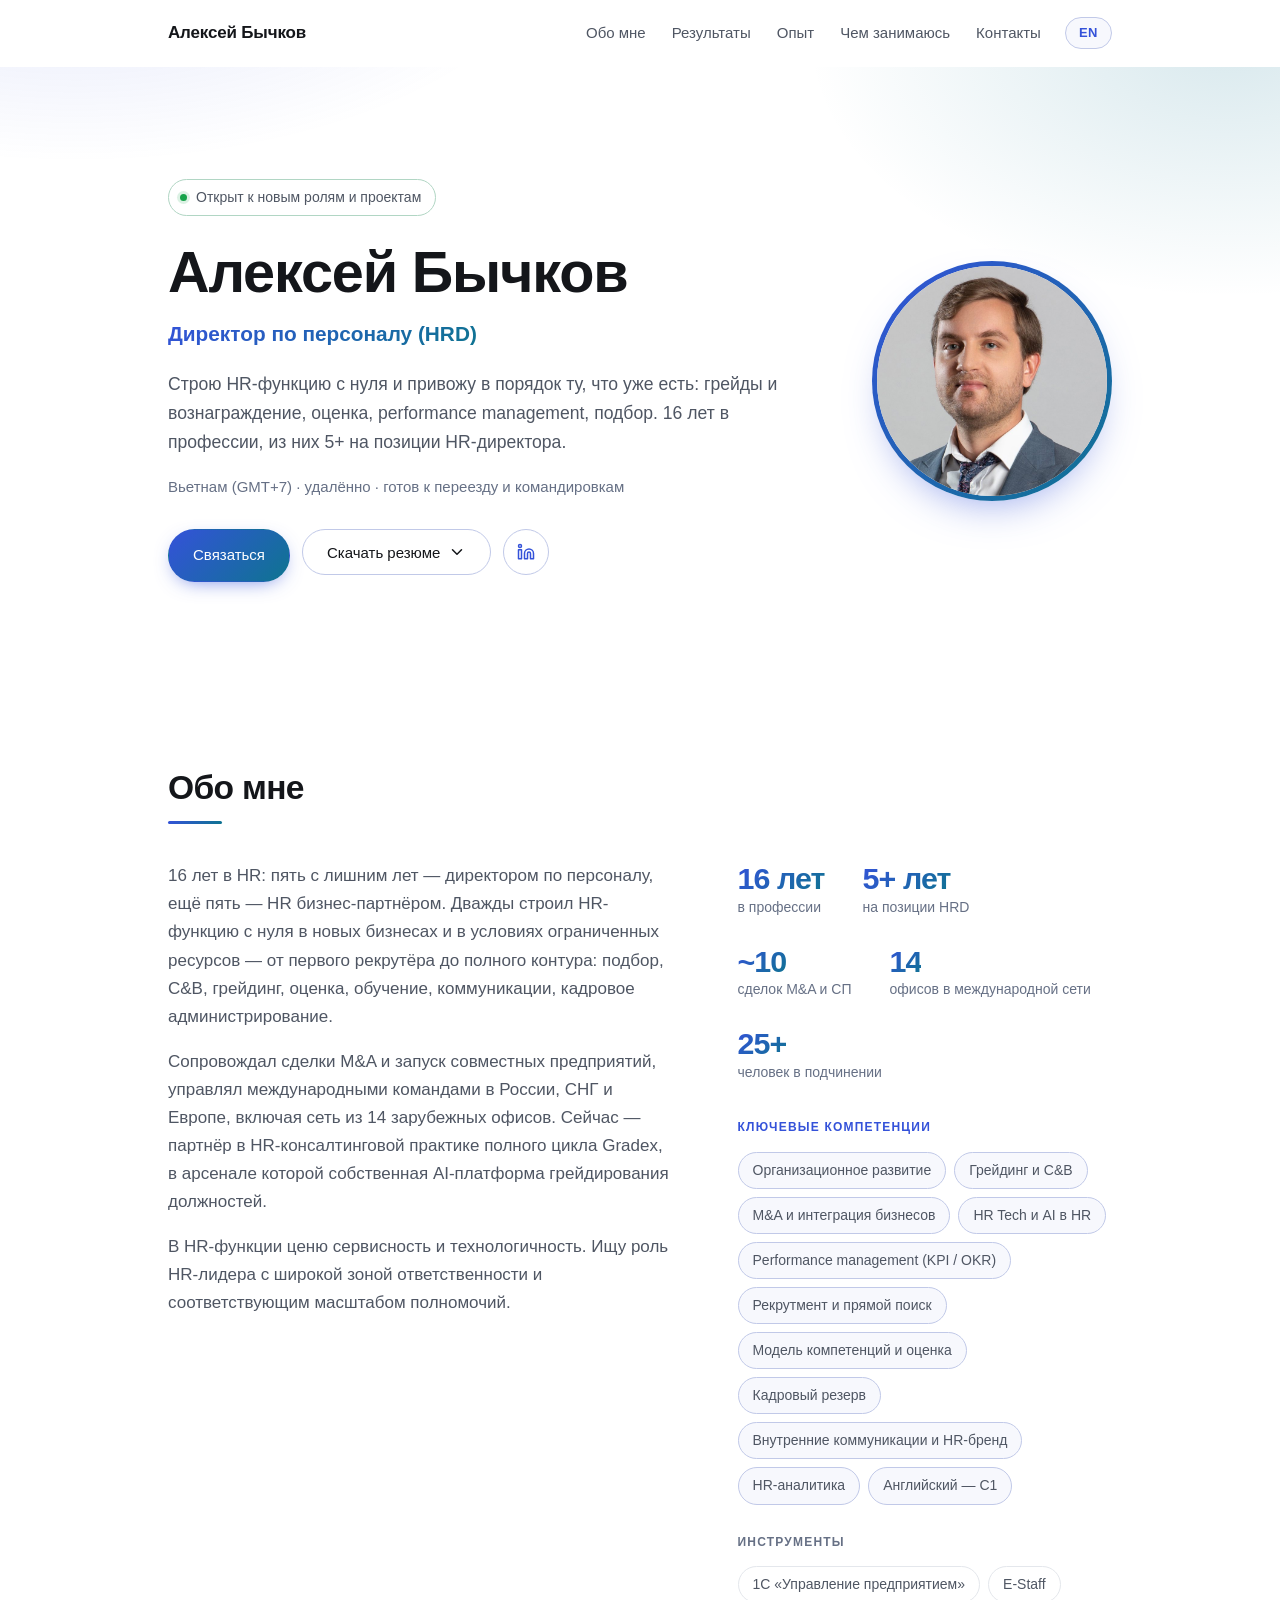
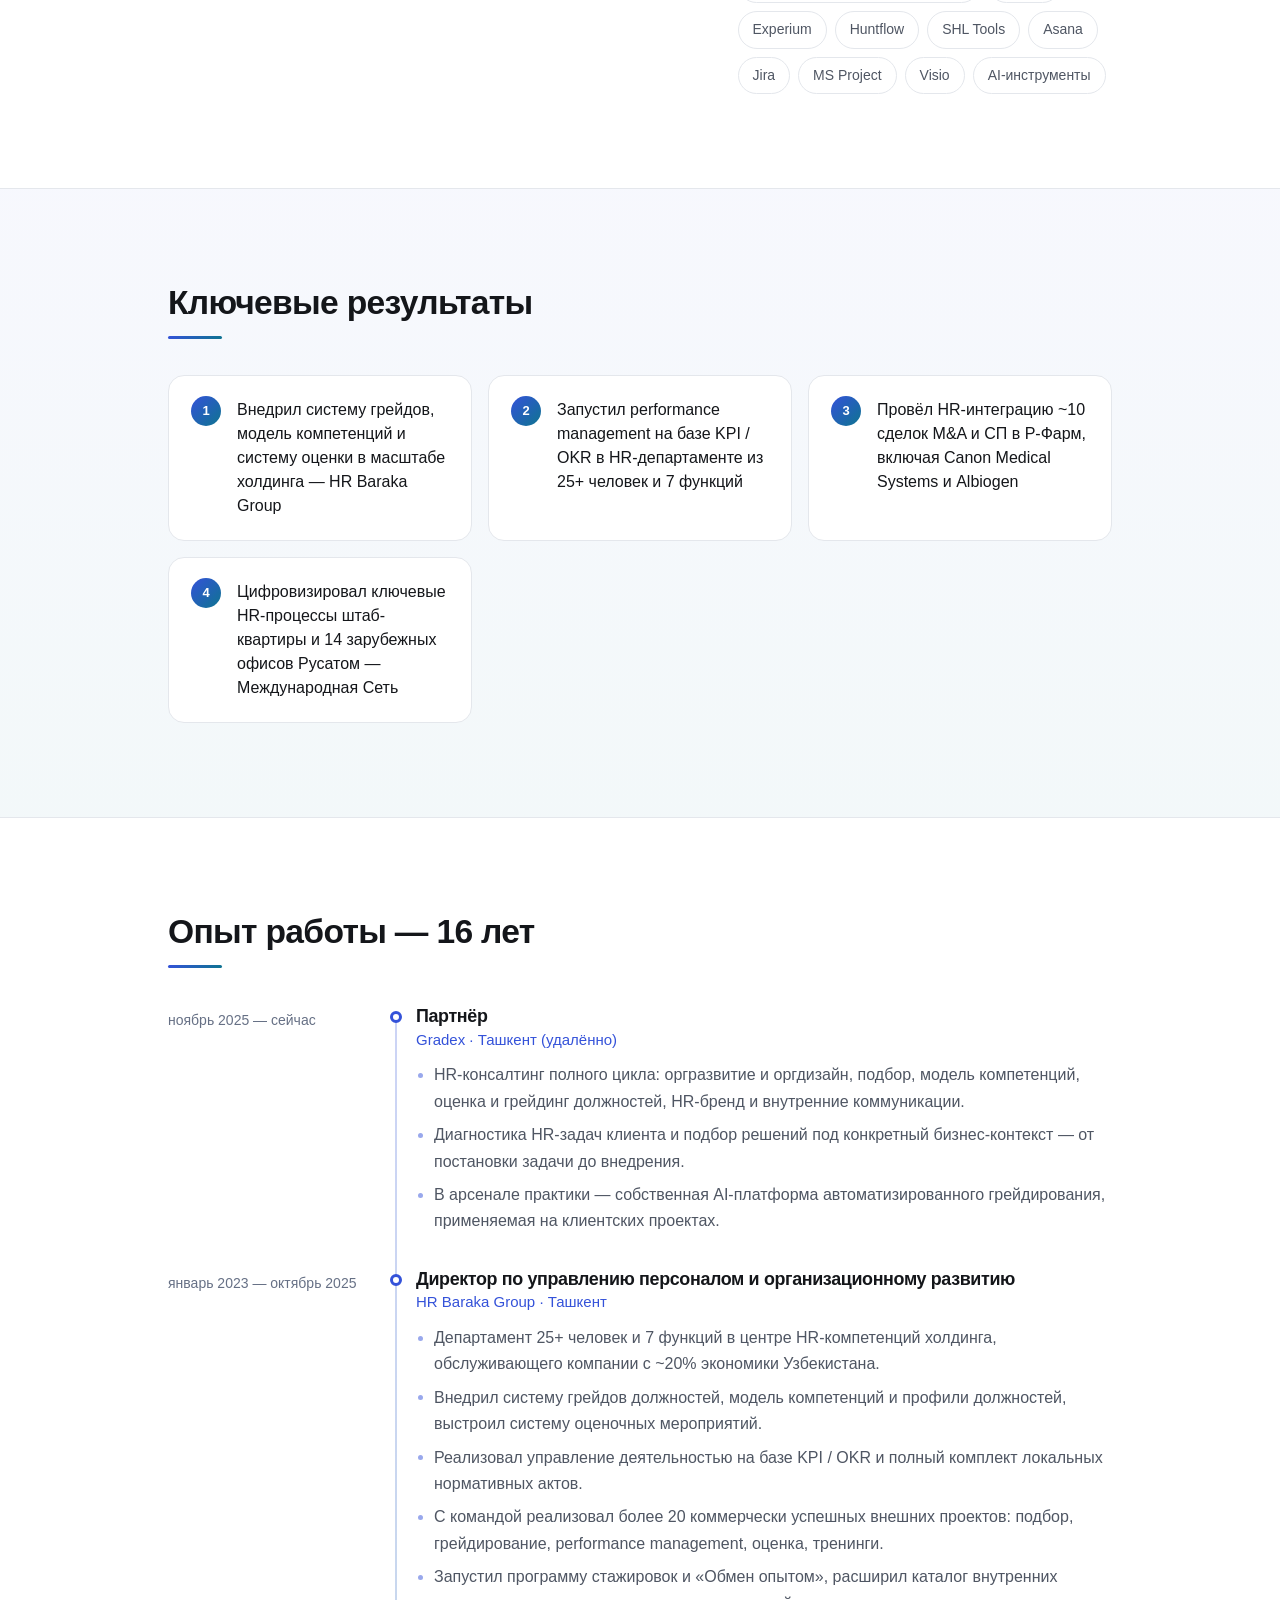
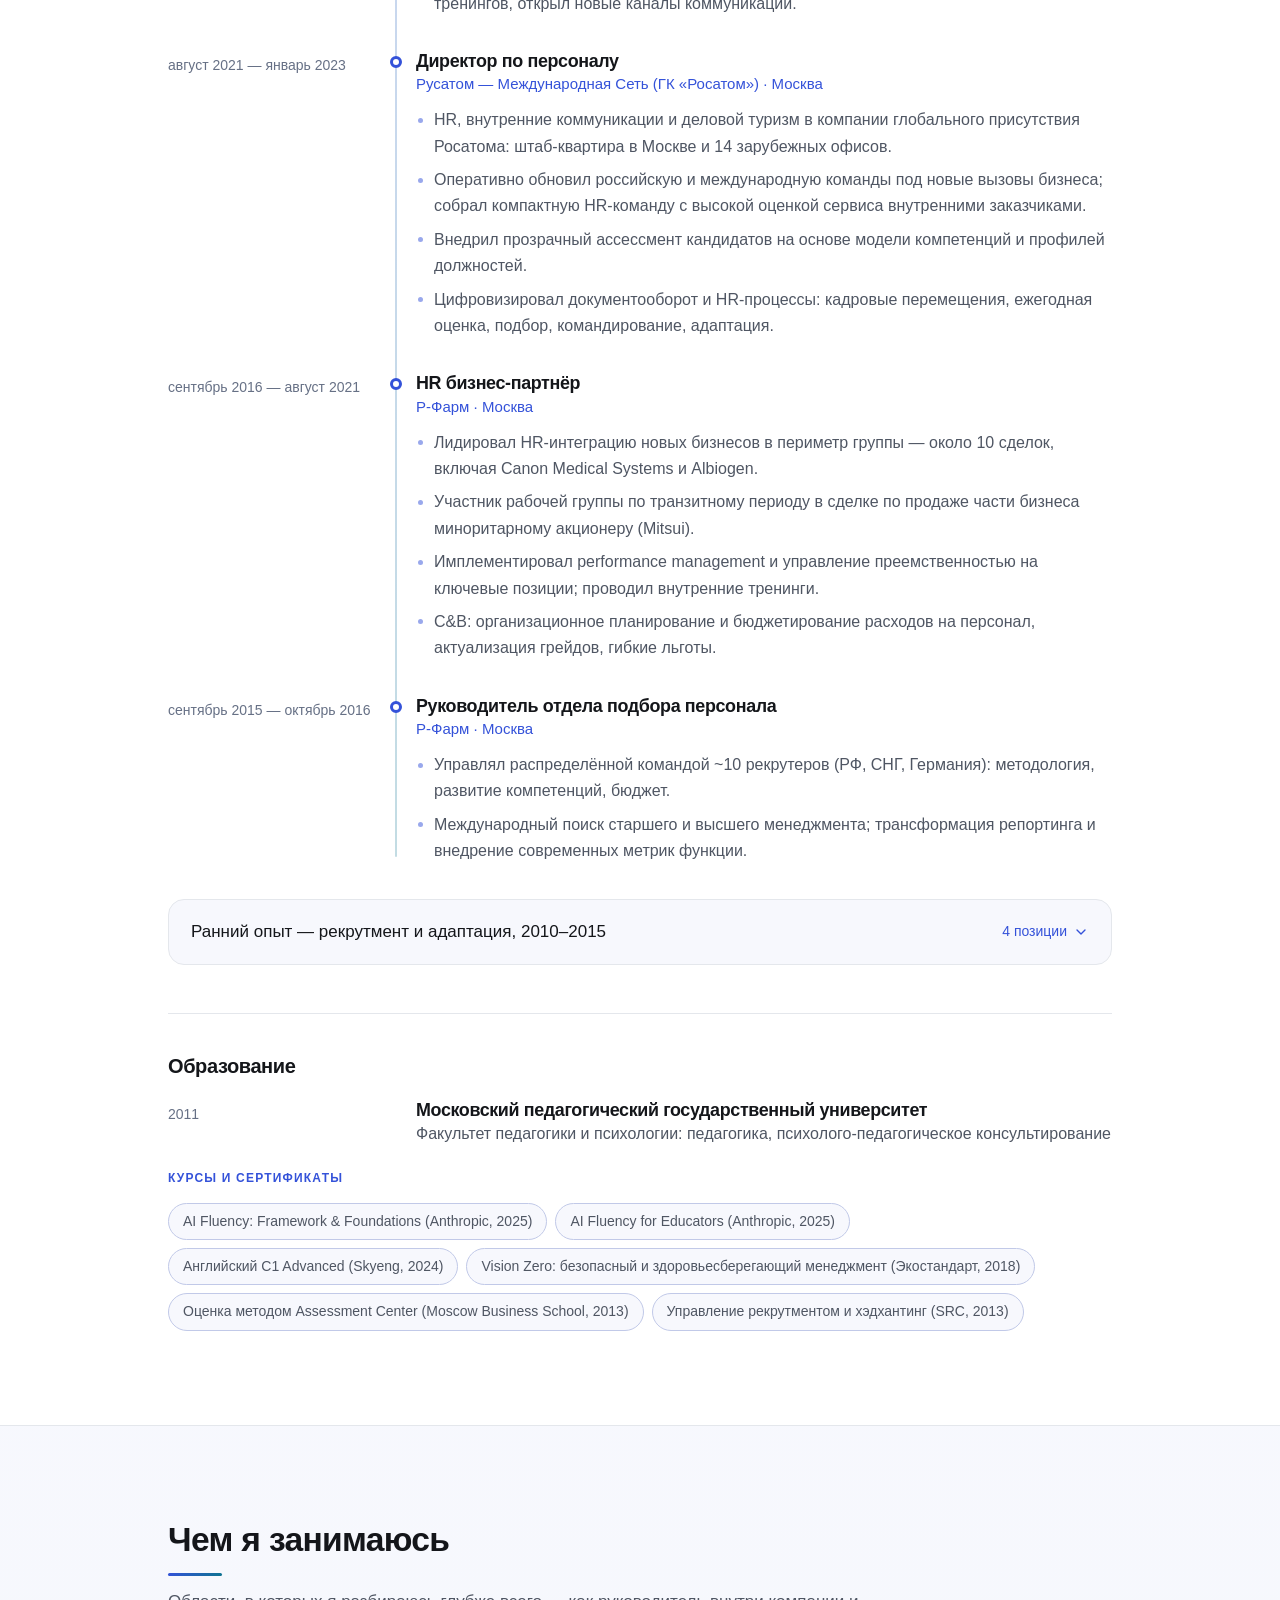
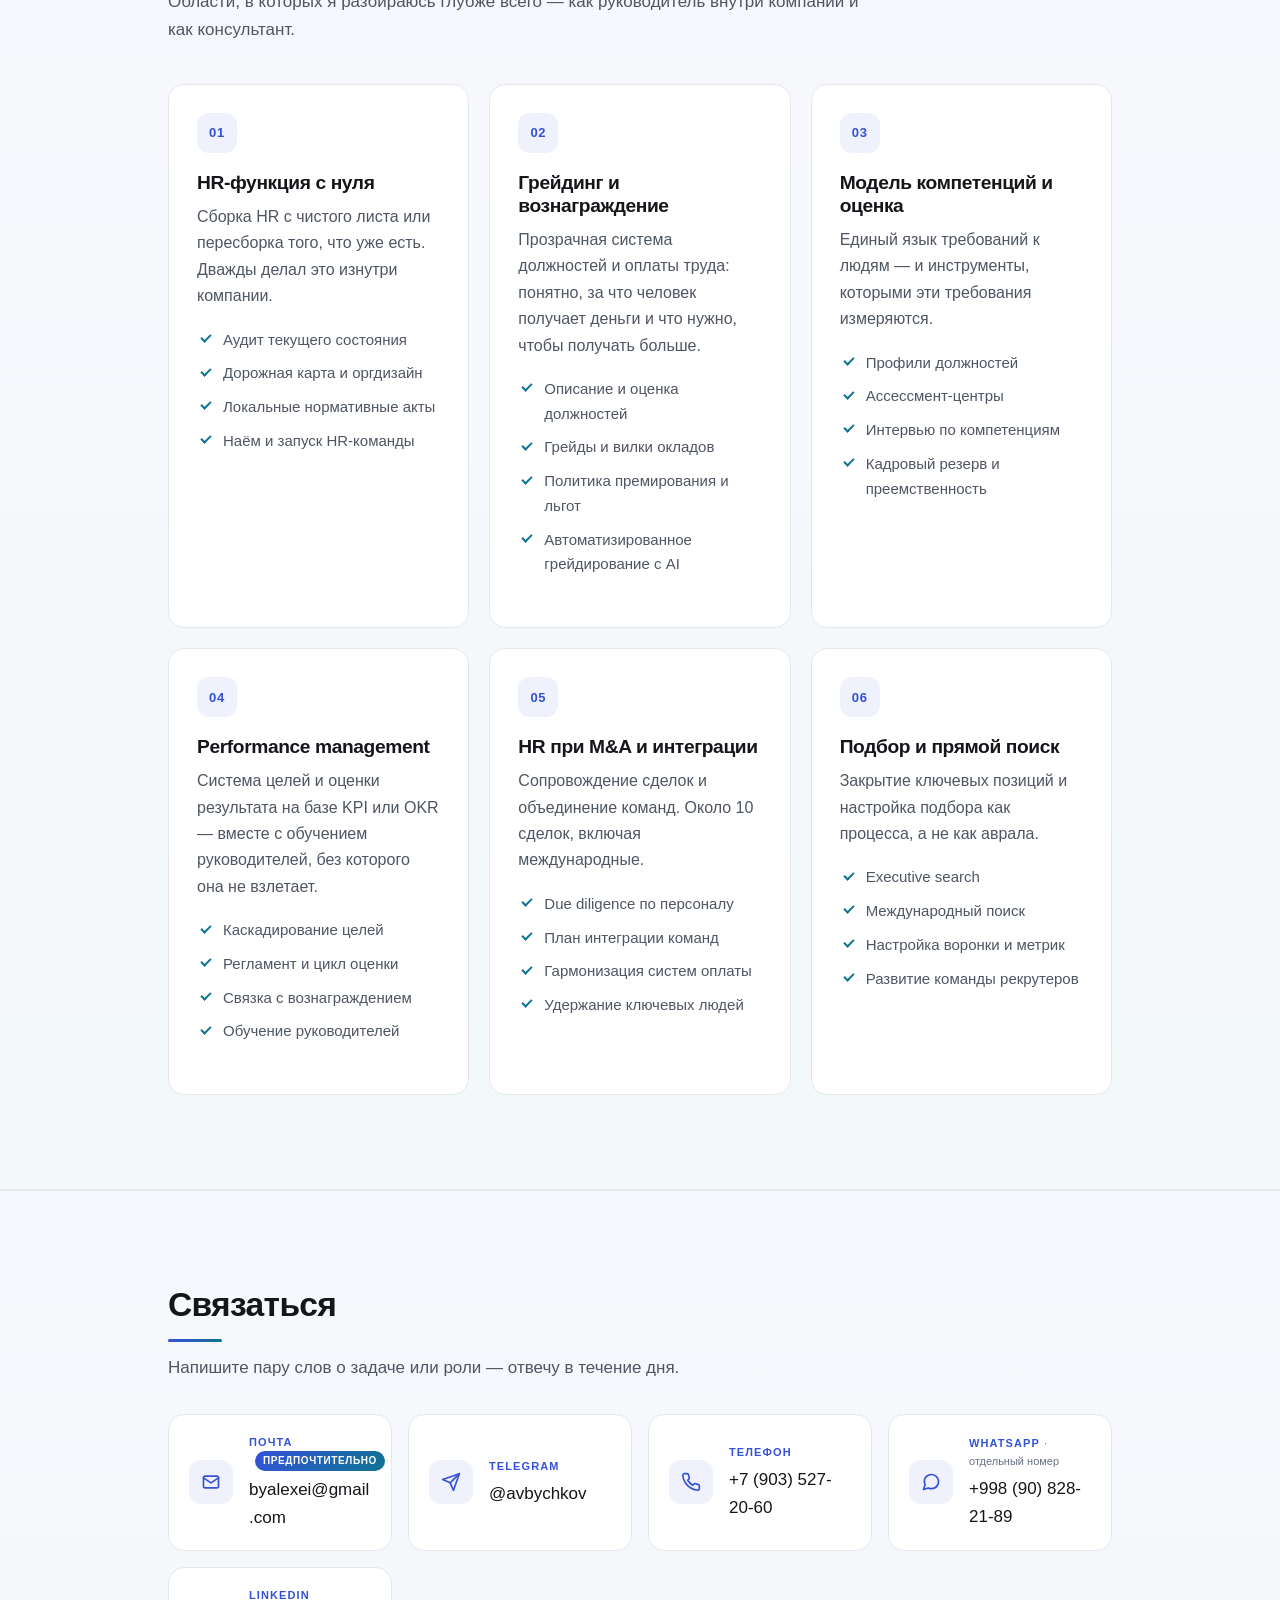
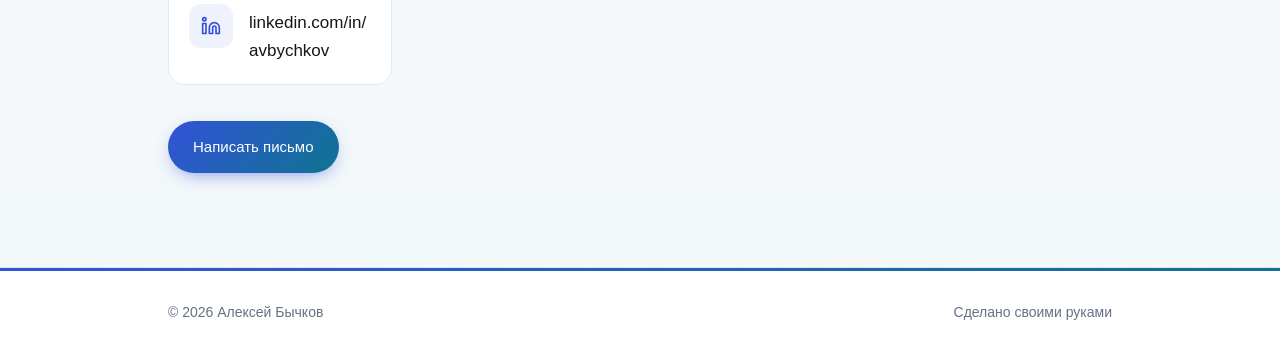
==== ru/index.html @ 9e201c4b "Доработка по ТЗ: статическая сборка, превью ссылок, новые блоки - Сборка build.js генерирует index.h" ====
<!DOCTYPE html>
<html lang="ru" data-lang="ru">
<head>
  <meta charset="UTF-8">
  <meta name="viewport" content="width=device-width, initial-scale=1">

  <title>Алексей Бычков — директор по персоналу</title>
  <meta name="description" content="HR-директор с 16-летним опытом. Строит HR-функцию с нуля: грейдинг и вознаграждение, оценка персонала, performance management, подбор. Открыт к новым ролям.">
  <link rel="canonical" href="https://byalexei.github.io/ru/">
  <link rel="alternate" hreflang="en" href="https://byalexei.github.io/">
  <link rel="alternate" hreflang="ru" href="https://byalexei.github.io/ru/">
  <link rel="alternate" hreflang="x-default" href="https://byalexei.github.io/">

  <!-- Превью ссылки в мессенджерах и соцсетях (Open Graph) -->
  <meta property="og:type" content="profile">
  <meta property="og:url" content="https://byalexei.github.io/ru/">
  <meta property="og:title" content="Алексей Бычков — директор по персоналу">
  <meta property="og:description" content="16 лет в HR, 5+ на позиции HRD. Грейдинг и C&amp;B, модель компетенций, performance management, HR при M&amp;A. Открыт к новым ролям.">
  <meta property="og:image" content="https://byalexei.github.io/og-image-ru.jpg">
  <meta property="og:image:width" content="1200">
  <meta property="og:image:height" content="630">
  <meta property="og:image:alt" content="Алексей Бычков, директор по персоналу — портрет">
  <meta property="og:locale" content="ru_RU">
  <meta property="og:locale:alternate" content="en_US">
  <meta property="og:site_name" content="Алексей Бычков">
  <meta property="profile:first_name" content="Алексей">
  <meta property="profile:last_name" content="Бычков">

  <!-- Превью в X / Twitter -->
  <meta name="twitter:card" content="summary_large_image">
  <meta name="twitter:title" content="Алексей Бычков — директор по персоналу">
  <meta name="twitter:description" content="16 лет в HR, 5+ на позиции HRD. Грейдинг и C&amp;B, модель компетенций, performance management, HR при M&amp;A. Открыт к новым ролям.">
  <meta name="twitter:image" content="https://byalexei.github.io/og-image-ru.jpg">

  <!-- Иконки вкладки и домашнего экрана -->
  <link rel="icon" href="../favicon.svg" type="image/svg+xml">
  <link rel="icon" href="../favicon-32.png" sizes="32x32" type="image/png">
  <link rel="apple-touch-icon" href="../apple-touch-icon.png">
  <meta name="theme-color" content="#3452d9">

  <link rel="stylesheet" href="../styles.css">
  <style>:root{--accent:#3452d9;--accent-2:#0e7490;}</style>

  <script type="application/ld+json">{"@context":"https://schema.org","@type":"Person","name":"Алексей Бычков","givenName":"Алексей","familyName":"Бычков","jobTitle":"Директор по персоналу (HRD)","description":"HR-директор с 16-летним опытом. Строит HR-функцию с нуля: грейдинг и вознаграждение, оценка персонала, performance management, подбор. Открыт к новым ролям.","url":"https://byalexei.github.io/ru/","image":"https://byalexei.github.io/photo.jpg","email":"mailto:byalexei@gmail.com","sameAs":["https://www.linkedin.com/in/avbychkov","https://t.me/avbychkov"]}</script>
</head>
<body>

  <header class="header">
    <div class="container header__inner">
      <a class="header__name" href="#top">Алексей Бычков</a>
      <nav class="nav" aria-label="Разделы">
        <a href="#about">Обо мне</a>
        <a href="#results">Результаты</a>
        <a href="#experience">Опыт</a>
        <a href="#expertise">Чем занимаюсь</a>
        <a href="#contact">Контакты</a>
      </nav>
      <a class="lang" href="../" hreflang="en" lang="en" data-lang-switch="en" title="English version">EN</a>
    </div>
  </header>

  <main id="top">

    <section class="hero">
      <div class="container hero__inner">
        <div>
          <div class="hero__status">Открыт к новым ролям и проектам</div>
          <h1 class="hero__name">Алексей Бычков</h1>
          <p class="hero__role">Директор по персоналу (HRD)</p>
          <p class="hero__tagline">Строю HR-функцию с нуля и привожу в порядок ту, что уже есть: грейды и вознаграждение, оценка, performance management, подбор. 16 лет в профессии, из них 5+ на позиции HR-директора.</p>
          <p class="hero__location">Вьетнам (GMT+7) · удалённо · готов к переезду и командировкам</p>
          <div class="buttons">
            <a class="btn btn--primary" href="#contact">Связаться</a>
            <div class="dropdown">
              <button class="btn btn--ghost dropdown__toggle" type="button" aria-haspopup="true" aria-expanded="false">
                Скачать резюме <svg viewBox="0 0 24 24" width="20" height="20" fill="none" stroke="currentColor" stroke-width="2" stroke-linecap="round" stroke-linejoin="round" aria-hidden="true"><polyline points="6 9 12 15 18 9"/></svg>
              </button>
              <div class="dropdown__menu" role="menu">
            <a href="../files/cv-ru.pdf" download="Бычков_Алексей_CV_RU.pdf" hreflang="ru"><svg viewBox="0 0 24 24" width="20" height="20" fill="none" stroke="currentColor" stroke-width="2" stroke-linecap="round" stroke-linejoin="round" aria-hidden="true"><path d="M21 15v4a2 2 0 0 1-2 2H5a2 2 0 0 1-2-2v-4"/><polyline points="7 10 12 15 17 10"/><line x1="12" y1="15" x2="12" y2="3"/></svg><span>На русском (PDF)</span></a>
            <a href="../files/cv-en.pdf" download="Alexey_Bychkov_CV_EN.pdf" hreflang="en"><svg viewBox="0 0 24 24" width="20" height="20" fill="none" stroke="currentColor" stroke-width="2" stroke-linecap="round" stroke-linejoin="round" aria-hidden="true"><path d="M21 15v4a2 2 0 0 1-2 2H5a2 2 0 0 1-2-2v-4"/><polyline points="7 10 12 15 17 10"/><line x1="12" y1="15" x2="12" y2="3"/></svg><span>На английском (PDF)</span></a>
              </div>
            </div>
            <a class="btn btn--icon" href="https://www.linkedin.com/in/avbychkov" target="_blank" rel="noopener noreferrer" title="Профиль в LinkedIn" aria-label="Профиль в LinkedIn"><svg viewBox="0 0 24 24" width="20" height="20" fill="none" stroke="currentColor" stroke-width="2" stroke-linecap="round" stroke-linejoin="round" aria-hidden="true"><path d="M16 8a6 6 0 0 1 6 6v7h-4v-7a2 2 0 0 0-2-2 2 2 0 0 0-2 2v7h-4v-7a6 6 0 0 1 6-6z"/><rect x="2" y="9" width="4" height="12"/><circle cx="4" cy="4" r="2"/></svg></a>
          </div>
        </div>
        <div class="hero__avatar">
          <div class="hero__avatar-inner"><img src="../photo.jpg" alt="Алексей Бычков, директор по персоналу — портрет" width="760" height="760" fetchpriority="high"></div>
        </div>
      </div>
    </section>

    <section class="section" id="about">
      <div class="container">
        <h2 class="section__heading">Обо мне</h2>
        <div class="about">
          <div class="about__text">
            <p>16 лет в HR: пять с лишним лет — директором по персоналу, ещё пять — HR бизнес-партнёром. Дважды строил HR-функцию с нуля в новых бизнесах и в условиях ограниченных ресурсов — от первого рекрутёра до полного контура: подбор, C&amp;B, грейдинг, оценка, обучение, коммуникации, кадровое администрирование.</p>
            <p>Сопровождал сделки M&amp;A и запуск совместных предприятий, управлял международными командами в России, СНГ и Европе, включая сеть из 14 зарубежных офисов. Сейчас — партнёр в HR-консалтинговой практике полного цикла Gradex, в арсенале которой собственная AI-платформа грейдирования должностей.</p>
            <p>В HR-функции ценю сервисность и технологичность. Ищу роль HR-лидера с широкой зоной ответственности и соответствующим масштабом полномочий.</p>
          </div>
          <div>
            <div class="facts">
              
              <div class="fact">
                <div class="fact__value">16 лет</div>
                <div class="fact__label">в профессии</div>
              </div>
              <div class="fact">
                <div class="fact__value">5+ лет</div>
                <div class="fact__label">на позиции HRD</div>
              </div>
              <div class="fact">
                <div class="fact__value">~10</div>
                <div class="fact__label">сделок M&amp;A и СП</div>
              </div>
              <div class="fact">
                <div class="fact__value">14</div>
                <div class="fact__label">офисов в международной сети</div>
              </div>
              <div class="fact">
                <div class="fact__value">25+</div>
                <div class="fact__label">человек в подчинении</div>
              </div>
            </div>
            
          <div class="skills ">
            <div class="skills__heading">Ключевые компетенции</div>
            <ul class="skills__list">
              <li>Организационное развитие</li>
              <li>Грейдинг и C&amp;B</li>
              <li>M&amp;A и интеграция бизнесов</li>
              <li>HR Tech и AI в HR</li>
              <li>Performance management (KPI / OKR)</li>
              <li>Рекрутмент и прямой поиск</li>
              <li>Модель компетенций и оценка</li>
              <li>Кадровый резерв</li>
              <li>Внутренние коммуникации и HR-бренд</li>
              <li>HR-аналитика</li>
              <li>Английский — C1</li>
            </ul>
          </div>
            
          <div class="skills skills--tools">
            <div class="skills__heading">Инструменты</div>
            <ul class="skills__list">
              <li>1С «Управление предприятием»</li>
              <li>E-Staff</li>
              <li>Experium</li>
              <li>Huntflow</li>
              <li>SHL Tools</li>
              <li>Asana</li>
              <li>Jira</li>
              <li>MS Project</li>
              <li>Visio</li>
              <li>AI-инструменты</li>
            </ul>
          </div>
          </div>
        </div>
      </div>
    </section>

    <section class="section section--tint" id="results">
      <div class="container">
        <h2 class="section__heading">Ключевые результаты</h2>
        <ol class="results">
          <li>Внедрил систему грейдов, модель компетенций и систему оценки в масштабе холдинга — HR Baraka Group</li>
          <li>Запустил performance management на базе KPI / OKR в HR-департаменте из 25+ человек и 7 функций</li>
          <li>Провёл HR-интеграцию ~10 сделок M&amp;A и СП в Р-Фарм, включая Canon Medical Systems и Albiogen</li>
          <li>Цифровизировал ключевые HR-процессы штаб-квартиры и 14 зарубежных офисов Русатом — Международная Сеть</li>
        </ol>
      </div>
    </section>

    <section class="section" id="experience">
      <div class="container">
        <h2 class="section__heading">Опыт работы — 16 лет</h2>
        <div class="timeline">
          <article class="job">
            <div class="job__period">ноябрь 2025 — сейчас</div>
            <div>
              <h3 class="job__role">Партнёр</h3>
              <div class="job__company">Gradex · Ташкент (удалённо)</div>
              <ul class="job__points">
                <li>HR-консалтинг полного цикла: оргразвитие и оргдизайн, подбор, модель компетенций, оценка и грейдинг должностей, HR-бренд и внутренние коммуникации.</li>
                <li>Диагностика HR-задач клиента и подбор решений под конкретный бизнес-контекст — от постановки задачи до внедрения.</li>
                <li>В арсенале практики — собственная AI-платформа автоматизированного грейдирования, применяемая на клиентских проектах.</li>
              </ul>
            </div>
          </article>
          <article class="job">
            <div class="job__period">январь 2023 — октябрь 2025</div>
            <div>
              <h3 class="job__role">Директор по управлению персоналом и организационному развитию</h3>
              <div class="job__company">HR Baraka Group · Ташкент</div>
              <ul class="job__points">
                <li>Департамент 25+ человек и 7 функций в центре HR-компетенций холдинга, обслуживающего компании с ~20% экономики Узбекистана.</li>
                <li>Внедрил систему грейдов должностей, модель компетенций и профили должностей, выстроил систему оценочных мероприятий.</li>
                <li>Реализовал управление деятельностью на базе KPI / OKR и полный комплект локальных нормативных актов.</li>
                <li>С командой реализовал более 20 коммерчески успешных внешних проектов: подбор, грейдирование, performance management, оценка, тренинги.</li>
                <li>Запустил программу стажировок и «Обмен опытом», расширил каталог внутренних тренингов, открыл новые каналы коммуникаций.</li>
              </ul>
            </div>
          </article>
          <article class="job">
            <div class="job__period">август 2021 — январь 2023</div>
            <div>
              <h3 class="job__role">Директор по персоналу</h3>
              <div class="job__company">Русатом — Международная Сеть (ГК «Росатом») · Москва</div>
              <ul class="job__points">
                <li>HR, внутренние коммуникации и деловой туризм в компании глобального присутствия Росатома: штаб-квартира в Москве и 14 зарубежных офисов.</li>
                <li>Оперативно обновил российскую и международную команды под новые вызовы бизнеса; собрал компактную HR-команду с высокой оценкой сервиса внутренними заказчиками.</li>
                <li>Внедрил прозрачный ассессмент кандидатов на основе модели компетенций и профилей должностей.</li>
                <li>Цифровизировал документооборот и HR-процессы: кадровые перемещения, ежегодная оценка, подбор, командирование, адаптация.</li>
              </ul>
            </div>
          </article>
          <article class="job">
            <div class="job__period">сентябрь 2016 — август 2021</div>
            <div>
              <h3 class="job__role">HR бизнес-партнёр</h3>
              <div class="job__company">Р-Фарм · Москва</div>
              <ul class="job__points">
                <li>Лидировал HR-интеграцию новых бизнесов в периметр группы — около 10 сделок, включая Canon Medical Systems и Albiogen.</li>
                <li>Участник рабочей группы по транзитному периоду в сделке по продаже части бизнеса миноритарному акционеру (Mitsui).</li>
                <li>Имплементировал performance management и управление преемственностью на ключевые позиции; проводил внутренние тренинги.</li>
                <li>C&amp;B: организационное планирование и бюджетирование расходов на персонал, актуализация грейдов, гибкие льготы.</li>
              </ul>
            </div>
          </article>
          <article class="job">
            <div class="job__period">сентябрь 2015 — октябрь 2016</div>
            <div>
              <h3 class="job__role">Руководитель отдела подбора персонала</h3>
              <div class="job__company">Р-Фарм · Москва</div>
              <ul class="job__points">
                <li>Управлял распределённой командой ~10 рекрутеров (РФ, СНГ, Германия): методология, развитие компетенций, бюджет.</li>
                <li>Международный поиск старшего и высшего менеджмента; трансформация репортинга и внедрение современных метрик функции.</li>
              </ul>
            </div>
          </article>
        </div>
        
        <details class="early">
          <summary class="early__summary">
            <span class="early__title">Ранний опыт — рекрутмент и адаптация, 2010–2015</span>
            <span class="early__hint">4 позиции <svg viewBox="0 0 24 24" width="20" height="20" fill="none" stroke="currentColor" stroke-width="2" stroke-linecap="round" stroke-linejoin="round" aria-hidden="true"><polyline points="6 9 12 15 18 9"/></svg></span>
          </summary>
          <div class="timeline timeline--early">
          <article class="job">
            <div class="job__period">2014 — 2015</div>
            <div>
              <h3 class="job__role">Менеджер по подбору и адаптации</h3>
              <div class="job__company">Финвал · промышленное оборудование</div>
              <ul class="job__points">
                <li>Полный цикл подбора всех уровней, модель компетенций, welcome-тренинги.</li>
              </ul>
            </div>
          </article>
          <article class="job">
            <div class="job__period">2012 — 2013</div>
            <div>
              <h3 class="job__role">Специалист группы подбора</h3>
              <div class="job__company">Р-Фарм</div>
              <ul class="job__points">
                <li>Подбор в коммерцию и маркетинг, диагностические методики, ассессмент-центры для кадрового резерва.</li>
              </ul>
            </div>
          </article>
          <article class="job">
            <div class="job__period">2011 — 2012</div>
            <div>
              <h3 class="job__role">Специалист по подбору</h3>
              <div class="job__company">Skagen · кадровое агентство</div>
              <ul class="job__points">
                <li>Полный цикл, включая массовый рекрутмент.</li>
              </ul>
            </div>
          </article>
          <article class="job">
            <div class="job__period">2010 — 2011</div>
            <div>
              <h3 class="job__role">Менеджер по подбору и адаптации</h3>
              <div class="job__company">Элгад-ЗСИ · производство</div>
              <ul class="job__points">
                <li>Первая HR-роль: подбор и адаптация на производственном предприятии.</li>
              </ul>
            </div>
          </article>
          </div>
        </details>
        
        <div class="education">
          <h3 class="education__heading">Образование</h3>
          
          <article class="job">
            <div class="job__period">2011</div>
            <div>
              <h4 class="job__role">Московский педагогический государственный университет</h4>
              <div class="job__points">Факультет педагогики и психологии: педагогика, психолого-педагогическое консультирование</div>
            </div>
          </article>
          
          <div class="skills ">
            <div class="skills__heading">Курсы и сертификаты</div>
            <ul class="skills__list">
              <li>AI Fluency: Framework &amp; Foundations (Anthropic, 2025)</li>
              <li>AI Fluency for Educators (Anthropic, 2025)</li>
              <li>Английский C1 Advanced (Skyeng, 2024)</li>
              <li>Vision Zero: безопасный и здоровьесберегающий менеджмент (Экостандарт, 2018)</li>
              <li>Оценка методом Assessment Center (Moscow Business School, 2013)</li>
              <li>Управление рекрутментом и хэдхантинг (SRC, 2013)</li>
            </ul>
          </div>
        </div>
      </div>
    </section>

    <section class="section section--tint" id="expertise">
      <div class="container">
        <h2 class="section__heading">Чем я занимаюсь</h2>
        <p class="section__intro">Области, в которых я разбираюсь глубже всего — как руководитель внутри компании и как консультант.</p>
        <div class="grid">
          
          <article class="card">
            <h3 class="card__title">HR-функция с нуля</h3>
            <p class="card__desc">Сборка HR с чистого листа или пересборка того, что уже есть. Дважды делал это изнутри компании.</p>
            <ul class="card__bullets">
              <li>Аудит текущего состояния</li>
              <li>Дорожная карта и оргдизайн</li>
              <li>Локальные нормативные акты</li>
              <li>Наём и запуск HR-команды</li>
            </ul>
          </article>
          <article class="card">
            <h3 class="card__title">Грейдинг и вознаграждение</h3>
            <p class="card__desc">Прозрачная система должностей и оплаты труда: понятно, за что человек получает деньги и что нужно, чтобы получать больше.</p>
            <ul class="card__bullets">
              <li>Описание и оценка должностей</li>
              <li>Грейды и вилки окладов</li>
              <li>Политика премирования и льгот</li>
              <li>Автоматизированное грейдирование с AI</li>
            </ul>
          </article>
          <article class="card">
            <h3 class="card__title">Модель компетенций и оценка</h3>
            <p class="card__desc">Единый язык требований к людям — и инструменты, которыми эти требования измеряются.</p>
            <ul class="card__bullets">
              <li>Профили должностей</li>
              <li>Ассессмент-центры</li>
              <li>Интервью по компетенциям</li>
              <li>Кадровый резерв и преемственность</li>
            </ul>
          </article>
          <article class="card">
            <h3 class="card__title">Performance management</h3>
            <p class="card__desc">Система целей и оценки результата на базе KPI или OKR — вместе с обучением руководителей, без которого она не взлетает.</p>
            <ul class="card__bullets">
              <li>Каскадирование целей</li>
              <li>Регламент и цикл оценки</li>
              <li>Связка с вознаграждением</li>
              <li>Обучение руководителей</li>
            </ul>
          </article>
          <article class="card">
            <h3 class="card__title">HR при M&amp;A и интеграции</h3>
            <p class="card__desc">Сопровождение сделок и объединение команд. Около 10 сделок, включая международные.</p>
            <ul class="card__bullets">
              <li>Due diligence по персоналу</li>
              <li>План интеграции команд</li>
              <li>Гармонизация систем оплаты</li>
              <li>Удержание ключевых людей</li>
            </ul>
          </article>
          <article class="card">
            <h3 class="card__title">Подбор и прямой поиск</h3>
            <p class="card__desc">Закрытие ключевых позиций и настройка подбора как процесса, а не как аврала.</p>
            <ul class="card__bullets">
              <li>Executive search</li>
              <li>Международный поиск</li>
              <li>Настройка воронки и метрик</li>
              <li>Развитие команды рекрутеров</li>
            </ul>
          </article>
        </div>
      </div>
    </section>


    <section class="section section--tint" id="contact">
      <div class="container">
        <h2 class="section__heading">Связаться</h2>
        <p class="contact__text">Напишите пару слов о задаче или роли — отвечу в течение дня.</p>
        <div class="contact__list">
          
          <a class="contact__item" href="mailto:byalexei@gmail.com?subject=%D0%9A%D0%BE%D0%BD%D1%82%D0%B0%D0%BA%D1%82%20%D1%81%20%D1%81%D0%B0%D0%B9%D1%82%D0%B0%20byalexei.github.io">
            <span class="contact__icon"><svg viewBox="0 0 24 24" width="20" height="20" fill="none" stroke="currentColor" stroke-width="2" stroke-linecap="round" stroke-linejoin="round" aria-hidden="true"><rect x="3" y="5" width="18" height="14" rx="2"/><path d="M3 7l9 6 9-6"/></svg></span>
            <span class="contact__body">
              <span class="contact__label">Почта <span class="contact__badge">Предпочтительно</span></span>
              <span class="contact__value">byalexei@gmail.com</span>
            </span>
          </a>
          <a class="contact__item" href="https://t.me/avbychkov" target="_blank" rel="noopener noreferrer">
            <span class="contact__icon"><svg viewBox="0 0 24 24" width="20" height="20" fill="none" stroke="currentColor" stroke-width="2" stroke-linecap="round" stroke-linejoin="round" aria-hidden="true"><path d="M22 2 11 13"/><path d="M22 2 15 22l-4-9-9-4 20-7z"/></svg></span>
            <span class="contact__body">
              <span class="contact__label">Telegram</span>
              <span class="contact__value">@avbychkov</span>
            </span>
          </a>
          <a class="contact__item" href="tel:+79035272060">
            <span class="contact__icon"><svg viewBox="0 0 24 24" width="20" height="20" fill="none" stroke="currentColor" stroke-width="2" stroke-linecap="round" stroke-linejoin="round" aria-hidden="true"><path d="M22 16.92v3a2 2 0 0 1-2.18 2 19.79 19.79 0 0 1-8.63-3.07 19.5 19.5 0 0 1-6-6 19.79 19.79 0 0 1-3.07-8.67A2 2 0 0 1 4.11 2h3a2 2 0 0 1 2 1.72 12.84 12.84 0 0 0 .7 2.81 2 2 0 0 1-.45 2.11L8.09 9.91a16 16 0 0 0 6 6l1.27-1.27a2 2 0 0 1 2.11-.45 12.84 12.84 0 0 0 2.81.7A2 2 0 0 1 22 16.92z"/></svg></span>
            <span class="contact__body">
              <span class="contact__label">Телефон</span>
              <span class="contact__value">+7 (903) 527-20-60</span>
            </span>
          </a>
          <a class="contact__item" href="https://wa.me/998908282189" target="_blank" rel="noopener noreferrer">
            <span class="contact__icon"><svg viewBox="0 0 24 24" width="20" height="20" fill="none" stroke="currentColor" stroke-width="2" stroke-linecap="round" stroke-linejoin="round" aria-hidden="true"><path d="M21 11.5a8.38 8.38 0 0 1-.9 3.8 8.5 8.5 0 0 1-7.6 4.7 8.38 8.38 0 0 1-3.8-.9L3 21l1.9-5.7a8.38 8.38 0 0 1-.9-3.8 8.5 8.5 0 0 1 4.7-7.6 8.38 8.38 0 0 1 3.8-.9h.5a8.48 8.48 0 0 1 8 8v.5z"/></svg></span>
            <span class="contact__body">
              <span class="contact__label">WhatsApp <span class="contact__note">· отдельный номер</span></span>
              <span class="contact__value">+998 (90) 828-21-89</span>
            </span>
          </a>
          <a class="contact__item" href="https://www.linkedin.com/in/avbychkov" target="_blank" rel="noopener noreferrer">
            <span class="contact__icon"><svg viewBox="0 0 24 24" width="20" height="20" fill="none" stroke="currentColor" stroke-width="2" stroke-linecap="round" stroke-linejoin="round" aria-hidden="true"><path d="M16 8a6 6 0 0 1 6 6v7h-4v-7a2 2 0 0 0-2-2 2 2 0 0 0-2 2v7h-4v-7a6 6 0 0 1 6-6z"/><rect x="2" y="9" width="4" height="12"/><circle cx="4" cy="4" r="2"/></svg></span>
            <span class="contact__body">
              <span class="contact__label">LinkedIn</span>
              <span class="contact__value">linkedin.com/in/avbychkov</span>
            </span>
          </a>
        </div>
        
        <div class="buttons">
          <a class="btn btn--primary" href="mailto:byalexei@gmail.com?subject=%D0%9A%D0%BE%D0%BD%D1%82%D0%B0%D0%BA%D1%82%20%D1%81%20%D1%81%D0%B0%D0%B9%D1%82%D0%B0%20byalexei.github.io">Написать письмо</a>
        </div>
      </div>
    </section>
  </main>

  <footer class="footer">
    <div class="container footer__inner">
      <span>© 2026 Алексей Бычков</span>
      <span>Сделано своими руками</span>
    </div>
  </footer>

  <script src="../script.js" defer></script>
</body>
</html>
---- styles.css ----
/* ============================================================
   ОФОРМЛЕНИЕ САЙТА

   Цвета берутся из двух акцентов, заданных в data.js.
   Все оттенки и градиенты считаются от них через color-mix —
   поэтому смена пары цветов перекрашивает сайт целиком.
   ============================================================ */

:root {
  --accent:      #3452d9;          /* первый акцент  (подставляется из data.js) */
  --accent-2:    #0e7490;          /* второй акцент  (подставляется из data.js) */

  --ink:         #14161a;          /* основной текст */
  --ink-soft:    #4f5663;          /* второстепенный текст */
  --ink-faint:   #667085;          /* тихий текст: даты, подписи (контраст 4.9:1 — WCAG AA) */

  --bg:          #ffffff;
  --line:        #e4e7ec;          /* линии и рамки */

  /* Производные оттенки: подложки, тонированные фоны, рамки с цветом */
  --wash:        color-mix(in srgb, var(--accent) 4%, #fff);
  --wash-2:      color-mix(in srgb, var(--accent-2) 5%, #fff);
  --tint:        color-mix(in srgb, var(--accent) 8%, transparent);
  --line-accent: color-mix(in srgb, var(--accent) 20%, var(--line));

  /* Фирменный градиент — используется в заголовках, кнопках, цифрах */
  --gradient:    linear-gradient(135deg, var(--accent), var(--accent-2));

  --container:   62rem;
  --radius:      16px;

  --font: -apple-system, BlinkMacSystemFont, 'Segoe UI', Roboto,
          'Helvetica Neue', Arial, sans-serif;
}

/* --- Сброс и база ------------------------------------------------ */

*, *::before, *::after { box-sizing: border-box; }

html { scroll-behavior: smooth; }

body {
  margin: 0;
  font-family: var(--font);
  font-size: 17px;
  line-height: 1.65;
  color: var(--ink);
  background: var(--bg);
  -webkit-font-smoothing: antialiased;
}

a { color: inherit; }

h1, h2, h3, h4 { line-height: 1.2; margin: 0; font-weight: 600; letter-spacing: -0.02em; }

p { margin: 0 0 1em; }

ul, ol { margin: 0; padding: 0; list-style: none; }

img { max-width: 100%; display: block; }

.container {
  width: 100%;
  max-width: var(--container);
  margin: 0 auto;
  padding: 0 24px;
}

/* --- Шапка ------------------------------------------------------- */

.header {
  position: sticky;
  top: 0;
  z-index: 10;
  background: #ffffffd0;
  backdrop-filter: blur(14px);
  border-bottom: 1px solid transparent;
  transition: border-color .25s, background-color .25s;
}

.header.is-scrolled {
  border-bottom-color: var(--line);
  background: #ffffffe8;
}

.header__inner {
  display: flex;
  align-items: center;
  gap: 24px;
  height: 66px;
}

.header__name {
  font-weight: 600;
  text-decoration: none;
  letter-spacing: -0.01em;
  white-space: nowrap;
}

.nav {
  display: flex;
  gap: 26px;
  margin-left: auto;
  font-size: 15px;
}

.nav a {
  position: relative;
  color: var(--ink-soft);
  text-decoration: none;
  padding: 4px 0;
  transition: color .18s;
}

/* Градиентное подчёркивание, вырастающее при наведении */
.nav a::after {
  content: '';
  position: absolute;
  left: 0;
  bottom: 0;
  width: 100%;
  height: 2px;
  border-radius: 2px;
  background: var(--gradient);
  transform: scaleX(0);
  transform-origin: left;
  transition: transform .22s ease;
}

.nav a:hover { color: var(--accent); }
.nav a:hover::after { transform: scaleX(1); }

.lang {
  font: inherit;
  display: inline-block;
  line-height: 1.4;
  text-decoration: none;
  font-size: 13px;
  font-weight: 600;
  letter-spacing: .04em;
  color: var(--accent);
  padding: 6px 13px;
  border: 1px solid var(--line-accent);
  border-radius: 999px;
  background: var(--wash);
  cursor: pointer;
  transition: border-color .18s, background-color .18s;
}

.lang:hover { border-color: var(--accent); background: var(--tint); }

@media (max-width: 760px) {
  .nav { display: none; }
  .lang { margin-left: auto; }
}

/* --- Первый экран ------------------------------------------------ */

.hero {
  position: relative;
  padding: clamp(56px, 11vw, 112px) 0 clamp(52px, 9vw, 92px);
  /* Две мягкие цветные засветки по углам вместо плоского белого фона */
  background:
    radial-gradient(760px 380px at 6% -25%, color-mix(in srgb, var(--accent) 16%, transparent), transparent 65%),
    radial-gradient(680px 420px at 96% -5%, color-mix(in srgb, var(--accent-2) 16%, transparent), transparent 62%);
}

.hero__inner {
  display: grid;
  grid-template-columns: 1fr auto;
  gap: 52px;
  align-items: center;
}

.hero__status {
  display: inline-flex;
  align-items: center;
  gap: 9px;
  font-size: 14px;
  color: var(--ink-soft);
  padding: 6px 14px 6px 11px;
  border: 1px solid color-mix(in srgb, #16a34a 25%, var(--line));
  border-radius: 999px;
  background: #ffffffc4;
  margin-bottom: 22px;
}

.hero__status::before {
  content: '';
  width: 7px;
  height: 7px;
  border-radius: 50%;
  background: #16a34a;
  box-shadow: 0 0 0 3px #16a34a26;
}

.hero__name {
  font-size: clamp(2.4rem, 6vw, 3.6rem);
  margin-bottom: 10px;
}

.hero__role {
  font-size: clamp(1.05rem, 2.4vw, 1.3rem);
  font-weight: 600;
  margin-bottom: 18px;
  /* Текст, закрашенный градиентом */
  background: var(--gradient);
  background-clip: text;
  -webkit-background-clip: text;
  color: transparent;
  -webkit-text-fill-color: transparent;
  width: fit-content;
}

.hero__tagline {
  font-size: 1.1rem;
  color: var(--ink-soft);
  max-width: 36em;
  margin-bottom: 18px;
}

.hero__location {
  font-size: 15px;
  color: var(--ink-faint);
  margin-bottom: 30px;
}

/* Фотография в градиентном кольце */
.hero__avatar {
  width: clamp(180px, 28vw, 240px);
  aspect-ratio: 1;
  padding: 5px;
  border-radius: 50%;
  background: var(--gradient);
  box-shadow: 0 18px 44px -20px color-mix(in srgb, var(--accent) 60%, transparent);
}

.hero__avatar-inner {
  position: relative;
  width: 100%;
  height: 100%;
  border-radius: 50%;
  overflow: hidden;
  background: var(--bg);
  display: grid;
  place-items: center;
}

/* Инициалы видны, пока не загрузилась фотография */
.hero__initials {
  font-size: clamp(2.2rem, 5vw, 3rem);
  font-weight: 600;
  color: var(--accent);
  user-select: none;
}

.hero__avatar img {
  position: absolute;
  inset: 0;
  width: 100%;
  height: 100%;
  object-fit: cover;
}

@media (max-width: 720px) {
  .hero__inner { grid-template-columns: 1fr; gap: 32px; justify-items: start; }
  .hero__avatar { order: -1; }
}

/* --- Кнопки ------------------------------------------------------ */

.buttons { display: flex; flex-wrap: wrap; gap: 12px; }

.btn {
  display: inline-flex;
  align-items: center;
  gap: 8px;
  font-size: 15px;
  font-weight: 500;
  text-decoration: none;
  padding: 13px 24px;
  border-radius: 999px;
  border: 1px solid transparent;
  cursor: pointer;
  transition: transform .15s, box-shadow .22s, border-color .2s, color .2s;
}

.btn--primary {
  background: var(--gradient);
  color: #fff;
  box-shadow: 0 6px 20px -8px color-mix(in srgb, var(--accent) 75%, transparent);
}

.btn--primary:hover {
  transform: translateY(-2px);
  box-shadow: 0 12px 28px -10px color-mix(in srgb, var(--accent) 75%, transparent);
}

.btn--ghost {
  border-color: var(--line-accent);
  color: var(--ink);
  background: #fff;
}

.btn--ghost:hover { border-color: var(--accent); color: var(--accent); transform: translateY(-2px); }

/* Круглая кнопка с иконкой (LinkedIn) */
.btn--icon {
  width: 46px;
  height: 46px;
  padding: 0;
  justify-content: center;
  border-color: var(--line-accent);
  color: var(--accent);
  background: #fff;
}

.btn--icon:hover { border-color: var(--accent); background: var(--tint); transform: translateY(-2px); }

.btn svg { width: 18px; height: 18px; }

/* Выпадающее меню «Скачать резюме» */
.dropdown { position: relative; }

.dropdown__toggle svg { transition: transform .2s; }
.dropdown.is-open .dropdown__toggle svg { transform: rotate(180deg); }

.dropdown__menu {
  position: absolute;
  top: calc(100% + 8px);
  left: 0;
  min-width: 220px;
  padding: 6px;
  background: #fff;
  border: 1px solid var(--line);
  border-radius: 14px;
  box-shadow: 0 18px 44px -18px color-mix(in srgb, var(--ink) 40%, transparent);
  opacity: 0;
  transform: translateY(-6px);
  pointer-events: none;
  transition: opacity .18s, transform .18s;
  z-index: 5;
}

.dropdown.is-open .dropdown__menu {
  opacity: 1;
  transform: none;
  pointer-events: auto;
}

.dropdown__menu a {
  display: flex;
  align-items: center;
  gap: 10px;
  padding: 10px 12px;
  border-radius: 9px;
  font-size: 15px;
  text-decoration: none;
  color: var(--ink);
}

.dropdown__menu a:hover { background: var(--wash); color: var(--accent); }
.dropdown__menu svg { width: 18px; height: 18px; color: var(--accent); }

/* --- Секции ------------------------------------------------------ */

.section { padding: clamp(56px, 9vw, 94px) 0; }

/* Тонированная секция: очень светлая заливка в цвет акцента */
.section--tint {
  background: linear-gradient(180deg, var(--wash), var(--wash-2));
  border-top: 1px solid var(--line);
  border-bottom: 1px solid var(--line);
}

.section__heading {
  position: relative;
  font-size: clamp(1.6rem, 3.4vw, 2.1rem);
  padding-bottom: 16px;
  margin-bottom: 12px;
}

/* Короткая градиентная черта под заголовком секции */
.section__heading::after {
  content: '';
  position: absolute;
  left: 0;
  bottom: 0;
  width: 54px;
  height: 3px;
  border-radius: 3px;
  background: var(--gradient);
}

.section__intro {
  color: var(--ink-soft);
  max-width: 42em;
  margin-bottom: 40px;
}

.section__heading + .grid,
.section__heading + .timeline,
.section__heading + .about { margin-top: 38px; }

/* --- Обо мне ----------------------------------------------------- */

.about {
  display: grid;
  grid-template-columns: 1.35fr 1fr;
  gap: clamp(32px, 6vw, 64px);
  align-items: start;
}

.about__text { color: var(--ink-soft); }
.about__text p:last-child { margin-bottom: 0; }

.facts {
  display: flex;
  flex-wrap: wrap;
  gap: 26px 38px;
  margin-bottom: 34px;
}

.fact__value {
  font-size: 1.9rem;
  font-weight: 700;
  letter-spacing: -0.03em;
  line-height: 1.1;
  background: var(--gradient);
  background-clip: text;
  -webkit-background-clip: text;
  color: transparent;
  -webkit-text-fill-color: transparent;
  width: fit-content;
}

.fact__label { font-size: 14px; color: var(--ink-faint); }

.skills__heading {
  font-size: 12px;
  font-weight: 700;
  text-transform: uppercase;
  letter-spacing: .1em;
  color: var(--accent);
  margin-bottom: 14px;
}

.skills__list { display: flex; flex-wrap: wrap; gap: 8px; }

.skills__list li {
  font-size: 14px;
  padding: 6px 14px;
  border: 1px solid var(--line-accent);
  border-radius: 999px;
  color: var(--ink-soft);
  background: var(--wash);
}

/* Инструменты — нейтральнее компетенций, чтобы не спорили за внимание */
.skills--tools { margin-top: 28px; }
.skills--tools .skills__heading { color: var(--ink-faint); }
.skills--tools .skills__list li { background: #fff; border-color: var(--line); }

@media (max-width: 760px) {
  .about { grid-template-columns: 1fr; }
}

/* --- Ключевые результаты ----------------------------------------- */

.results {
  display: grid;
  grid-template-columns: repeat(auto-fit, minmax(300px, 1fr));
  gap: 16px;
  margin-top: 36px;
  counter-reset: result;
}

.results li {
  position: relative;
  padding: 22px 24px 22px 68px;
  background: #fff;
  border: 1px solid var(--line);
  border-radius: var(--radius);
  color: var(--ink);
  font-size: 16px;
  line-height: 1.5;
}

/* Номер результата в градиентном кружке */
.results li::before {
  counter-increment: result;
  content: counter(result);
  position: absolute;
  left: 22px;
  top: 20px;
  width: 30px;
  height: 30px;
  border-radius: 50%;
  display: grid;
  place-items: center;
  font-size: 13px;
  font-weight: 700;
  color: #fff;
  background: var(--gradient);
}

/* --- Опыт работы ------------------------------------------------- */

.timeline { position: relative; display: grid; }

/* Ширина колонки с датами: должна вмещать самую длинную подпись
   («январь 2023 — октябрь 2025»), иначе дата упрётся в линию времени */
.job {
  display: grid;
  grid-template-columns: 13rem 1fr;
  gap: 8px 40px;
  padding: 0 0 34px;
}

.job:last-child { padding-bottom: 0; }

.job__period {
  font-size: 14px;
  color: var(--ink-faint);
  padding-top: 3px;
  white-space: nowrap;
}

.job__role { font-size: 1.12rem; }

.job__company {
  color: var(--accent);
  font-size: 15px;
  font-weight: 500;
  margin-bottom: 10px;
}

.job__points { display: grid; gap: 7px; color: var(--ink-soft); font-size: 16px; }

.job__points li { position: relative; padding-left: 18px; }

.job__points li::before {
  content: '';
  position: absolute;
  left: 2px;
  top: .66em;
  width: 5px;
  height: 5px;
  border-radius: 50%;
  background: var(--accent);
  opacity: .5;
}

/* Вертикальная линия времени с точками — только на широких экранах */
@media (min-width: 681px) {
  .timeline::before {
    content: '';
    position: absolute;
    left: calc(13rem + 19px);
    top: 8px;
    bottom: 8px;
    width: 2px;
    border-radius: 2px;
    background: var(--gradient);
    opacity: .25;
  }

  .timeline .job > div:last-child { position: relative; }

  .timeline .job > div:last-child::before {
    content: '';
    position: absolute;
    left: -26px;
    top: 5px;
    width: 12px;
    height: 12px;
    border-radius: 50%;
    background: var(--bg);
    border: 3px solid var(--accent);
  }
}

@media (max-width: 680px) {
  .job {
    grid-template-columns: 1fr;
    gap: 4px;
    padding: 22px 0 0;
    border-top: 1px solid var(--line);
    margin-top: 22px;
  }

  .job:first-child { border-top: none; margin-top: 0; padding-top: 0; }
}

/* --- Ранние позиции: свёрнуты по умолчанию ----------------------- */

.early {
  margin-top: 34px;
  border: 1px solid var(--line);
  border-radius: var(--radius);
  background: var(--wash);
}

.early__summary {
  display: flex;
  justify-content: space-between;
  align-items: center;
  gap: 16px;
  padding: 18px 22px;
  cursor: pointer;
  list-style: none;
  font-weight: 500;
}

.early__summary::-webkit-details-marker { display: none; }

.early__hint {
  display: inline-flex;
  align-items: center;
  gap: 6px;
  font-size: 14px;
  font-weight: 500;
  color: var(--accent);
  white-space: nowrap;
}

.early__hint svg { width: 16px; height: 16px; transition: transform .2s; }
.early[open] .early__hint svg { transform: rotate(180deg); }
.early__summary:hover .early__hint { text-decoration: underline; }

.timeline--early {
  padding: 8px 22px 22px;
  border-top: 1px solid var(--line);
}

.timeline--early .job { padding-top: 22px; }
.timeline--early .job__role { font-size: 1.02rem; }

@media (min-width: 681px) {
  .timeline--early::before { left: calc(13rem + 19px + 22px); top: 30px; bottom: 30px; }
}

/* --- Образование (внизу блока с опытом) -------------------------- */

.education {
  margin-top: 48px;
  padding-top: 40px;
  border-top: 1px solid var(--line);
}

.education__heading { font-size: 1.25rem; margin-bottom: 22px; }

.education .job { padding-bottom: 22px; }

/* --- Услуги ------------------------------------------------------ */

.grid {
  display: grid;
  grid-template-columns: repeat(auto-fit, minmax(270px, 1fr));
  gap: 20px;
  counter-reset: card;
}

.card {
  position: relative;
  display: flex;
  flex-direction: column;
  overflow: hidden;
  padding: 28px;
  background: #fff;
  border: 1px solid var(--line);
  border-radius: var(--radius);
  transition: border-color .2s, box-shadow .25s, transform .25s;
}

/* Номер карточки: 01, 02, 03… считает сам CSS */
.card::before {
  counter-increment: card;
  content: counter(card, decimal-leading-zero);
  align-self: flex-start;
  display: grid;
  place-items: center;
  width: 40px;
  height: 40px;
  margin-bottom: 18px;
  border-radius: 12px;
  font-size: 13px;
  font-weight: 700;
  letter-spacing: .05em;
  color: var(--accent);
  background: var(--tint);
}

/* Градиентная полоска сверху, проявляется при наведении */
.card::after {
  content: '';
  position: absolute;
  top: 0;
  left: 0;
  right: 0;
  height: 3px;
  background: var(--gradient);
  opacity: 0;
  transition: opacity .25s;
}

.card:hover {
  border-color: var(--line-accent);
  box-shadow: 0 16px 40px -24px color-mix(in srgb, var(--accent) 70%, transparent);
  transform: translateY(-3px);
}

.card:hover::after { opacity: 1; }

.card__title { font-size: 1.2rem; margin-bottom: 10px; }

.card__desc { color: var(--ink-soft); font-size: 16px; margin-bottom: 18px; }

.card__bullets {
  display: grid;
  gap: 9px;
  font-size: 15px;
  color: var(--ink-soft);
  margin-bottom: 22px;
}

.card__bullets li { position: relative; padding-left: 26px; }

/* Галочка, нарисованная средствами CSS */
.card__bullets li::before {
  content: '';
  position: absolute;
  left: 4px;
  top: .42em;
  width: 10px;
  height: 6px;
  border-left: 2px solid var(--accent-2);
  border-bottom: 2px solid var(--accent-2);
  transform: rotate(-45deg);
}

.card__price {
  margin-top: auto;
  padding-top: 18px;
  border-top: 1px solid var(--line);
  font-weight: 600;
  color: var(--ink);
}

.services__note {
  margin-top: 26px;
  font-size: 15px;
  color: var(--ink-faint);
}

/* --- Контакты ---------------------------------------------------- */

.contact__text { color: var(--ink-soft); max-width: 36em; margin-bottom: 32px; }

.contact__list {
  display: grid;
  grid-template-columns: repeat(auto-fit, minmax(215px, 1fr));
  gap: 16px;
  margin-bottom: 36px;
}

.contact__item {
  position: relative;
  display: flex;
  align-items: center;
  gap: 16px;
  padding: 18px 20px;
  background: #fff;
  border: 1px solid var(--line);
  border-radius: var(--radius);
  text-decoration: none;
  transition: border-color .2s, transform .2s, box-shadow .25s;
}

.contact__item:hover {
  border-color: var(--accent);
  transform: translateY(-3px);
  box-shadow: 0 14px 32px -22px color-mix(in srgb, var(--accent) 70%, transparent);
}

.contact__icon {
  flex: none;
  width: 44px;
  height: 44px;
  border-radius: 12px;
  display: grid;
  place-items: center;
  color: var(--accent);
  background: var(--tint);
}

.contact__icon svg { width: 20px; height: 20px; }

.contact__body { min-width: 0; }

.contact__note {
  text-transform: none;
  letter-spacing: 0;
  font-weight: 500;
  color: var(--ink-faint);
}

.contact__badge {
  display: inline-block;
  margin-left: 6px;
  padding: 2px 8px;
  border-radius: 999px;
  font-size: 10px;
  letter-spacing: .06em;
  color: #fff;
  background: var(--gradient);
  vertical-align: 1px;
}

.contact__label {
  display: block;
  font-size: 11px;
  font-weight: 700;
  text-transform: uppercase;
  letter-spacing: .1em;
  color: var(--accent);
  margin-bottom: 5px;
}

.contact__value { font-weight: 500; word-break: break-word; }

/* --- Рекомендации (показываются, когда появятся цитаты) ---------- */

.quotes {
  display: grid;
  grid-template-columns: repeat(auto-fit, minmax(280px, 1fr));
  gap: 20px;
  margin-top: 36px;
}

.quote {
  margin: 0;
  padding: 28px;
  background: #fff;
  border: 1px solid var(--line);
  border-radius: var(--radius);
}

.quote__text {
  margin: 0 0 18px;
  font-size: 1.05rem;
  line-height: 1.6;
  color: var(--ink);
}

.quote__text::before { content: 'C'; color: var(--accent); font-size: 1.6em; line-height: 0; margin-right: 4px; }

.quote__author { display: grid; gap: 2px; font-size: 14px; }
.quote__name { font-weight: 600; }
.quote__title { color: var(--ink-faint); }

/* --- Подвал ------------------------------------------------------ */

.footer {
  padding: 30px 0;
  border-top: 3px solid transparent;
  border-image: var(--gradient) 1;
}

.footer__inner {
  display: flex;
  justify-content: space-between;
  flex-wrap: wrap;
  gap: 12px;
  font-size: 14px;
  color: var(--ink-faint);
}

/* --- Появление секций при прокрутке ------------------------------ */

.reveal {
  opacity: 0;
  transform: translateY(16px);
  transition: opacity .6s ease, transform .6s ease;
}

.reveal.is-visible { opacity: 1; transform: none; }

@media (prefers-reduced-motion: reduce) {
  html { scroll-behavior: auto; }
  .reveal { opacity: 1; transform: none; transition: none; }
  * { animation-duration: .01ms !important; transition-duration: .01ms !important; }
}

/* --- Печать ------------------------------------------------------ */

@media print {
  .header, .buttons, .hero__status, .footer, .timeline::before, .contact__icon { display: none !important; }
  .early { border: none; background: none; }

  body { font-size: 11pt; color: #000; }

  .section, .hero { padding: 12pt 0; break-inside: avoid; background: none; }

  .section--tint { background: none; border: none; }

  .card, .contact__item { break-inside: avoid; box-shadow: none; }

  .card::after, .card::before { display: none; }

  .hero__avatar { display: none; }

  /* Градиентный текст в печати превращаем в обычный чёрный */
  .hero__role, .fact__value {
    background: none;
    color: #000;
    -webkit-text-fill-color: #000;
  }

  a { text-decoration: none; }
}
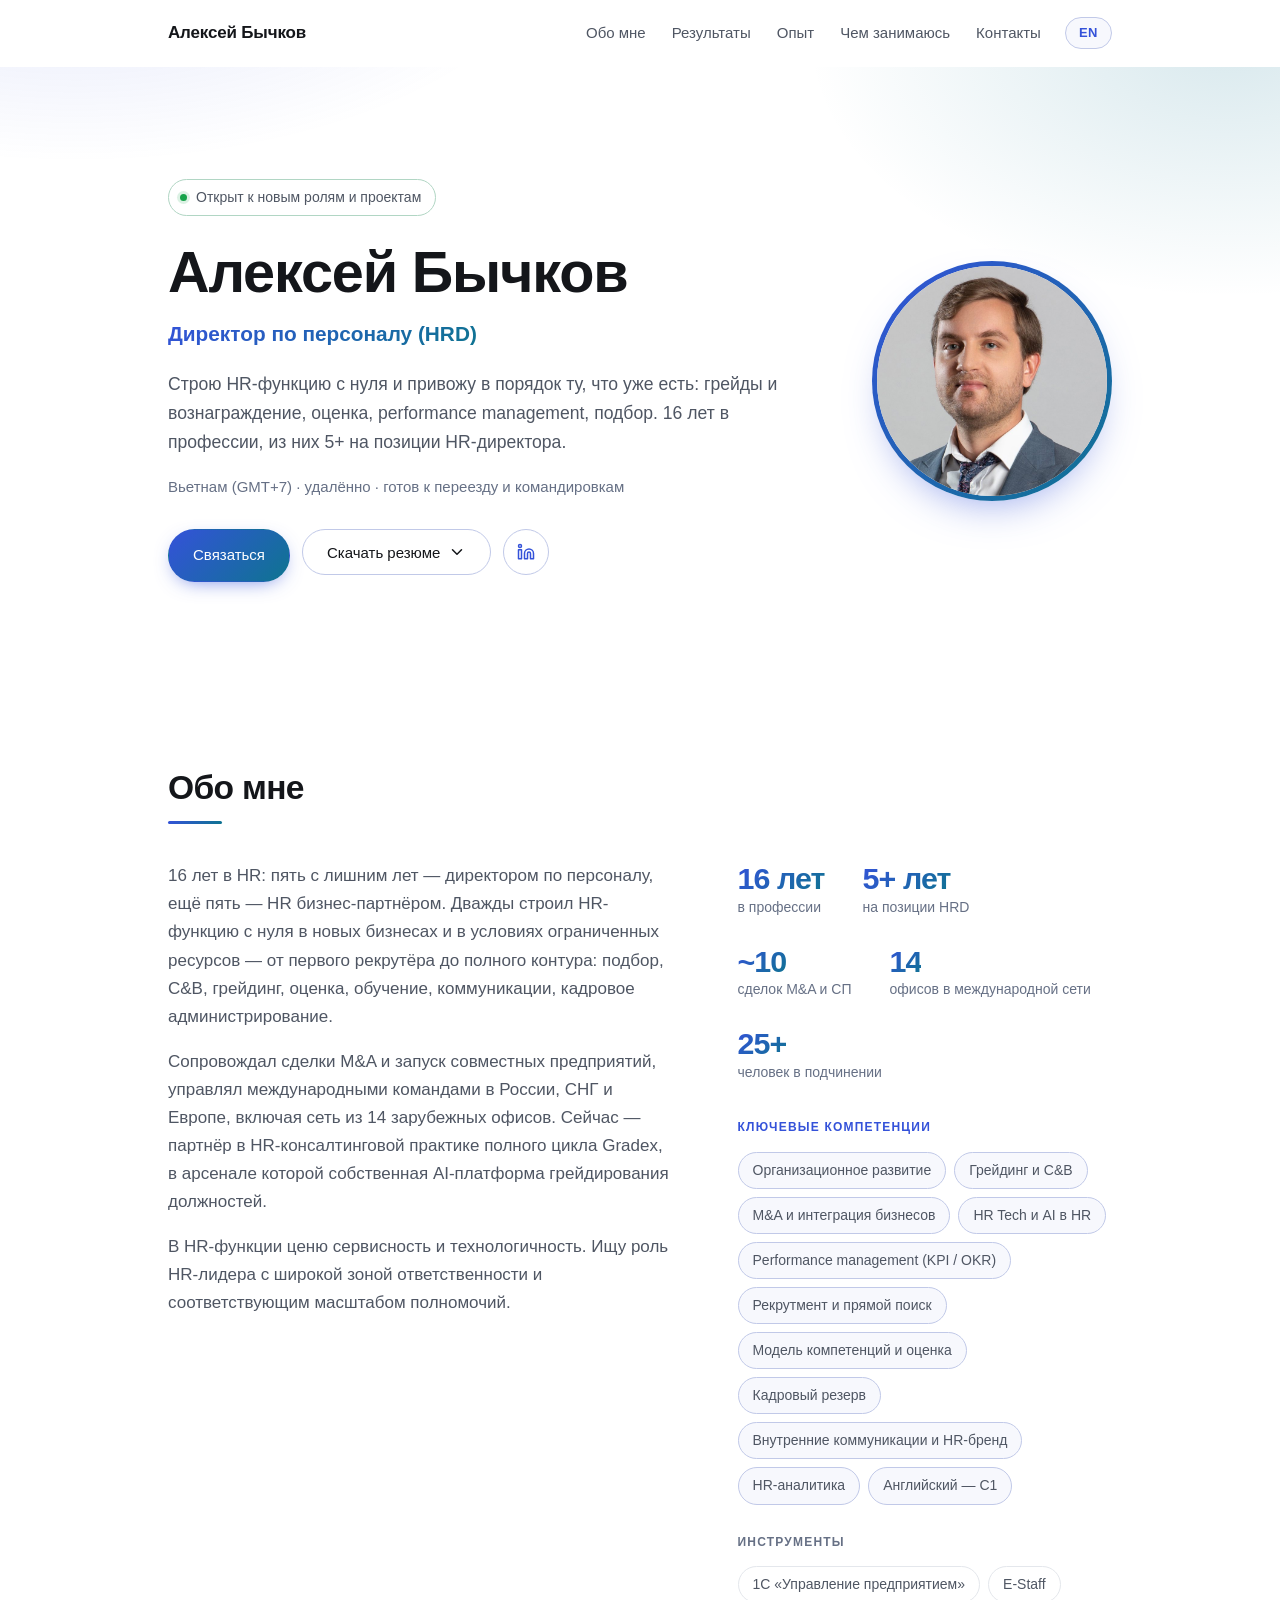
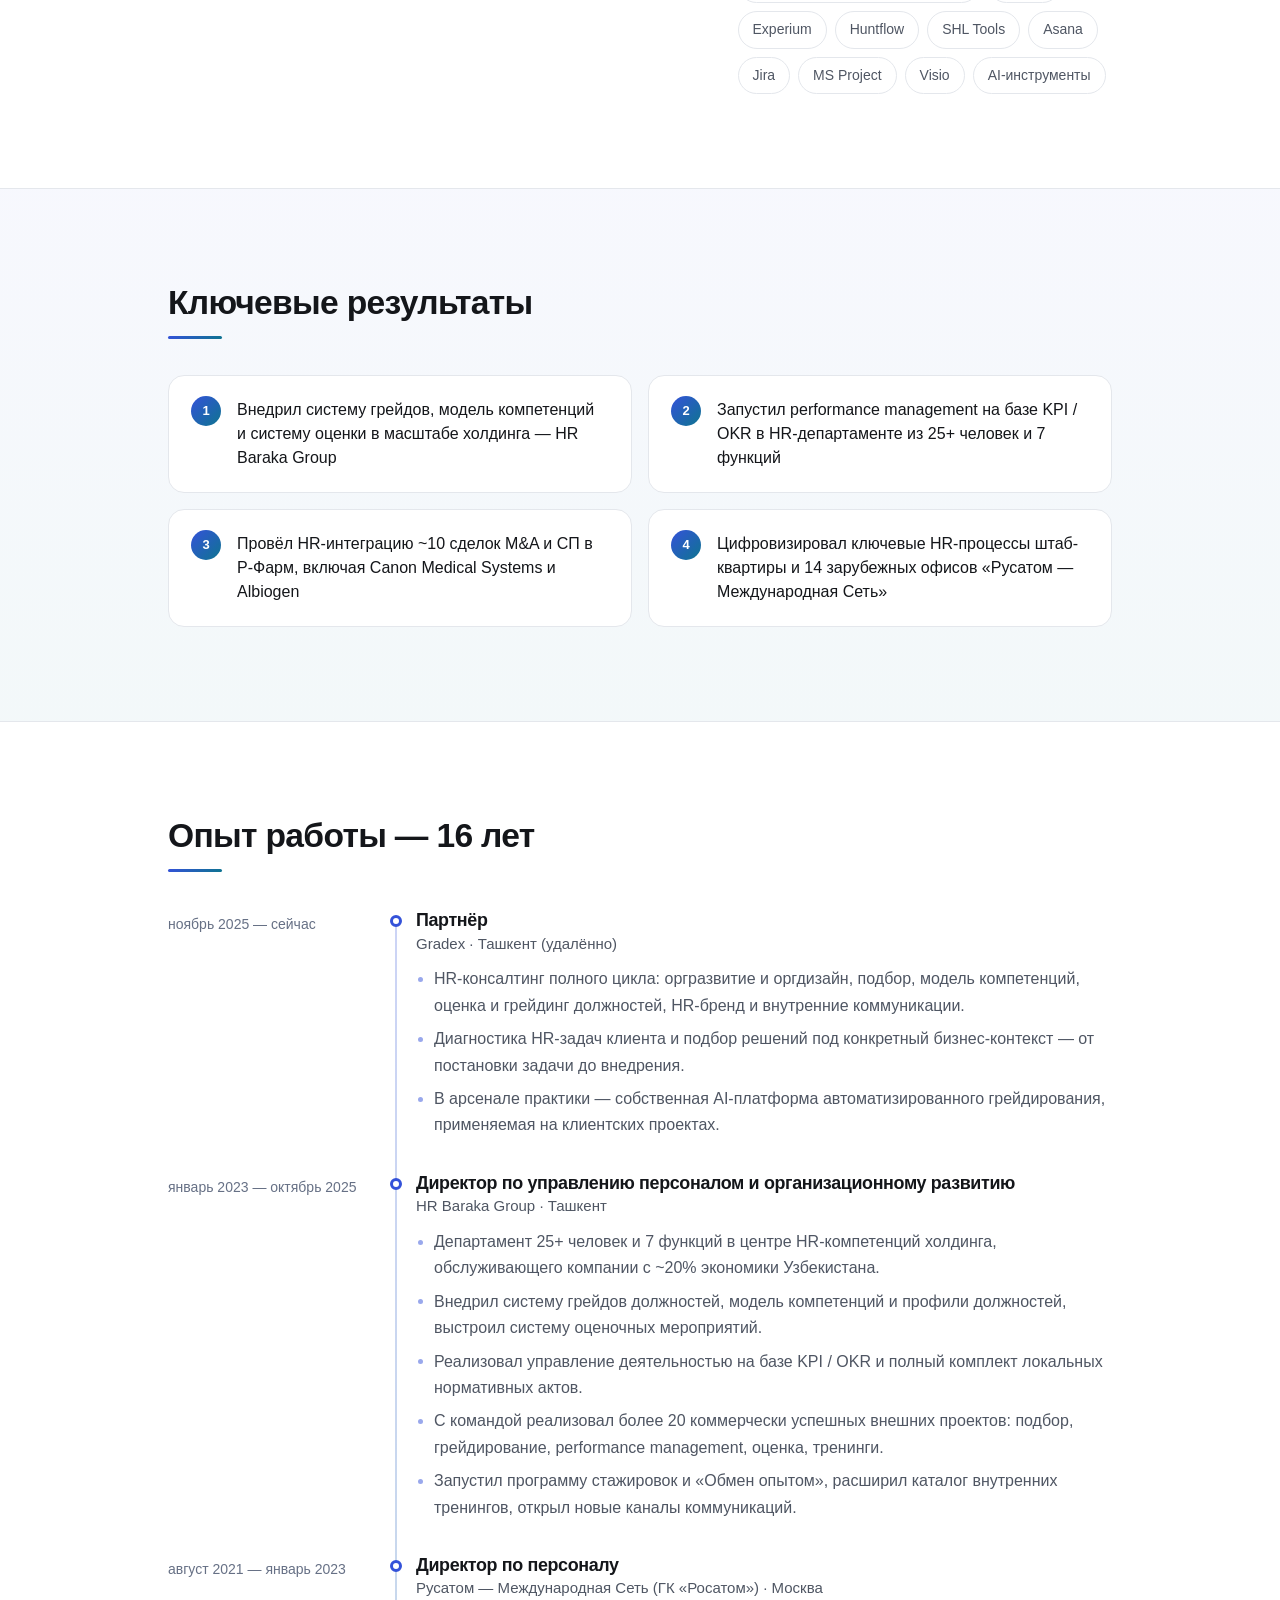
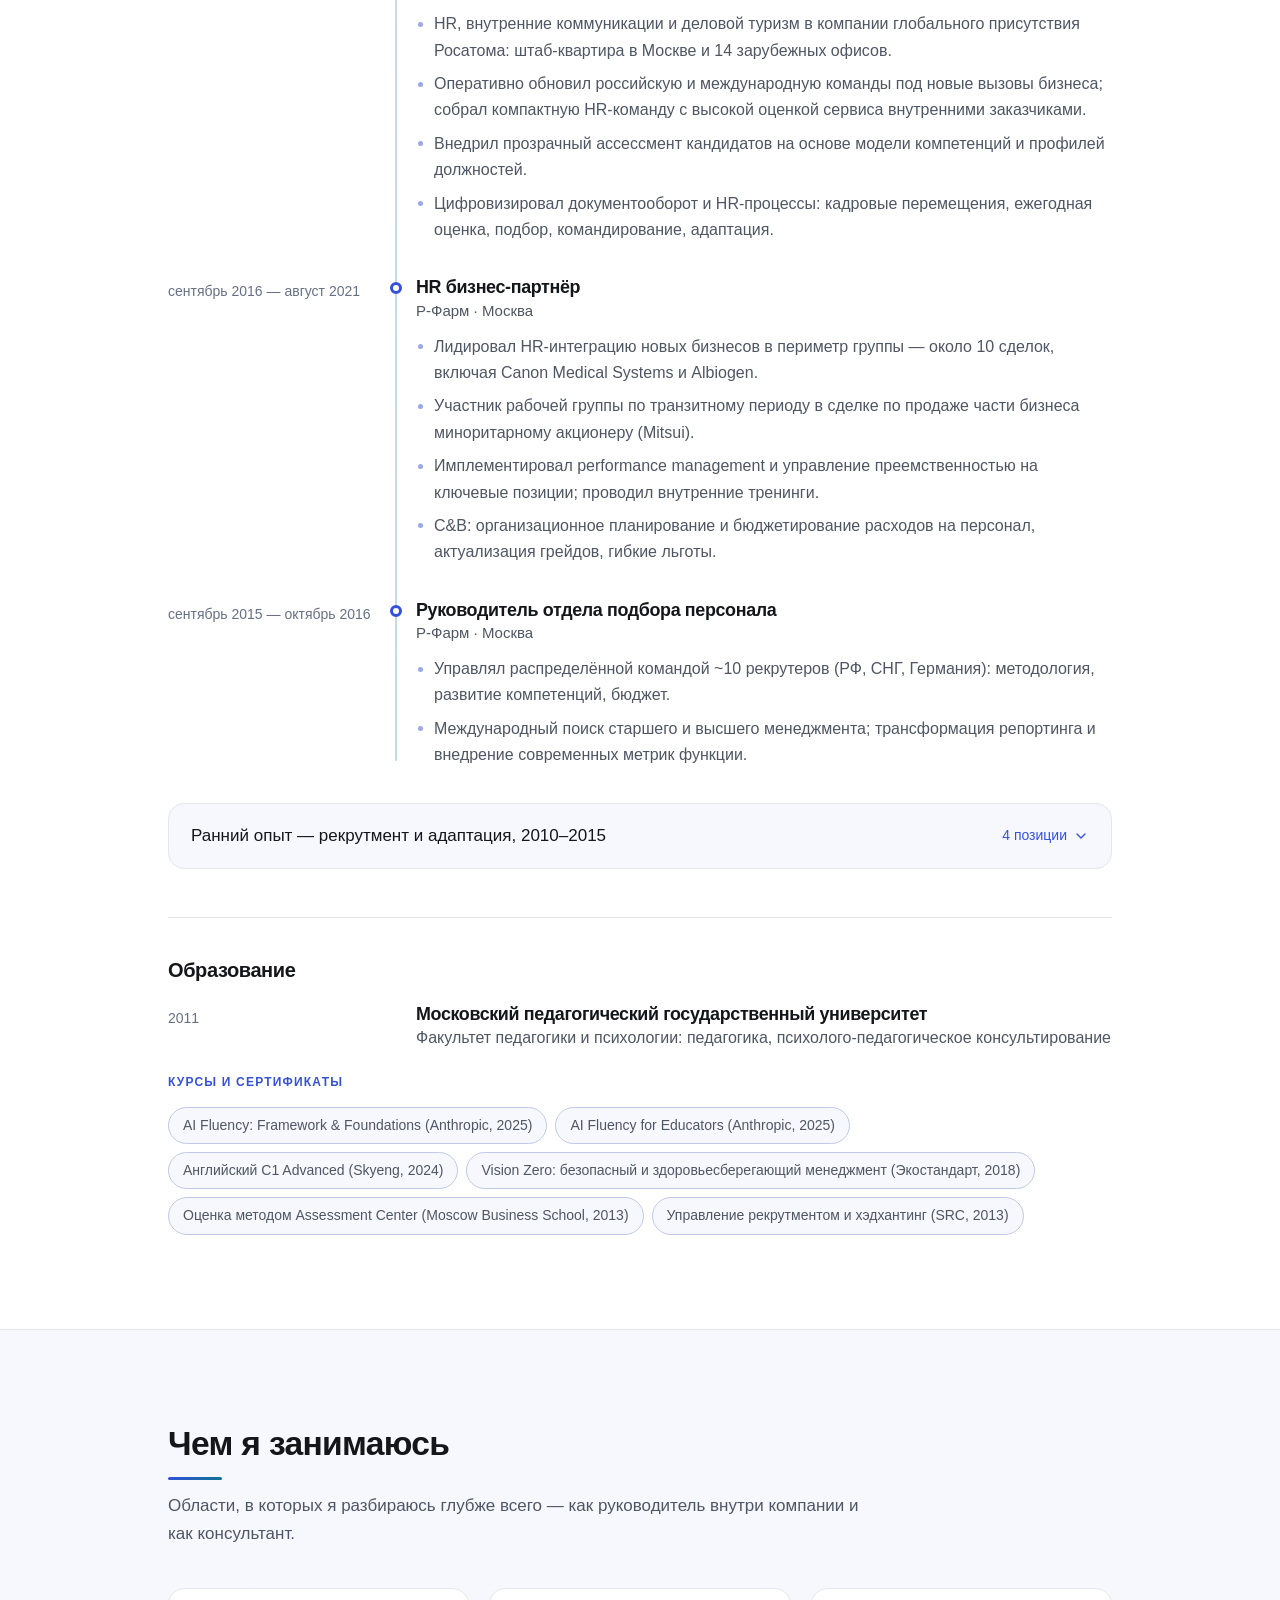
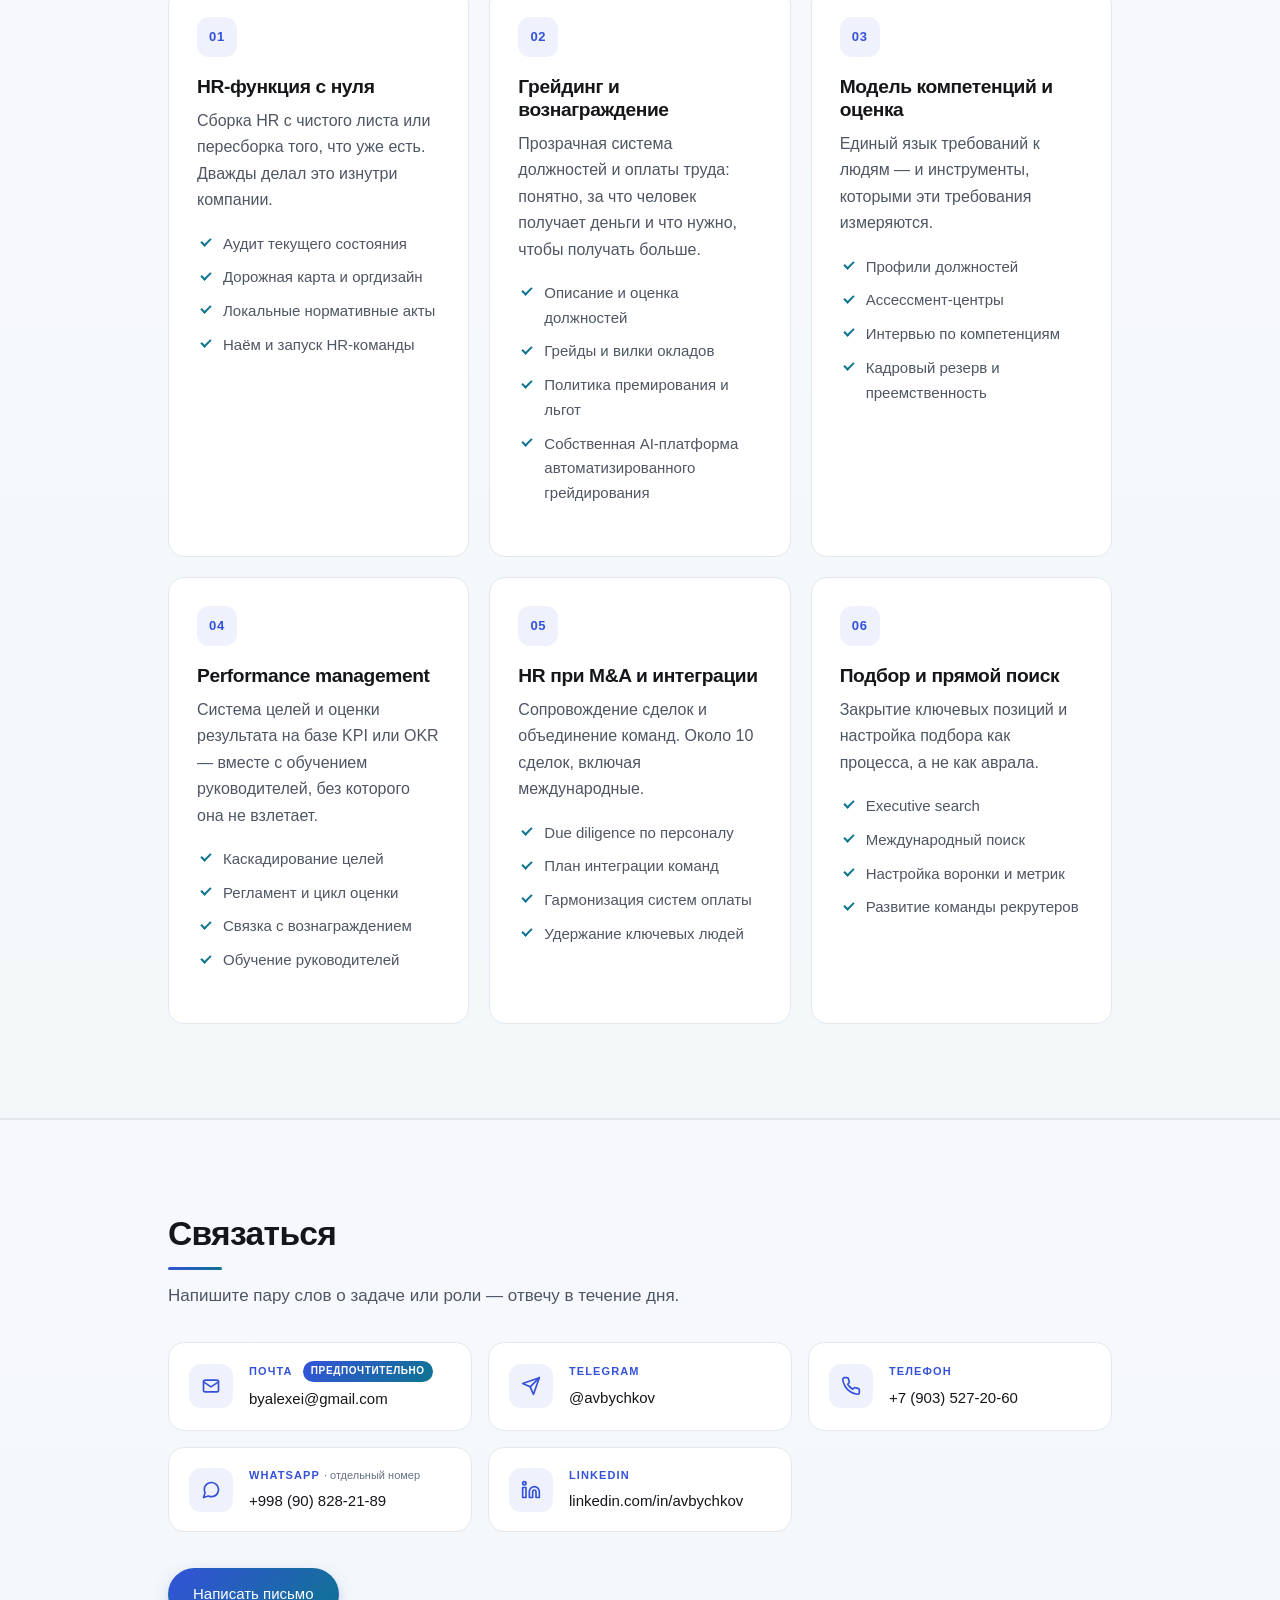
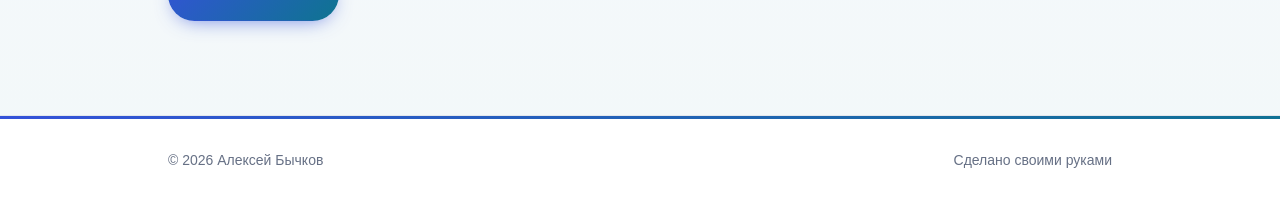
==== commit 5fa94620: "Правки по замечаниям: контакты без разрывов, результаты 2×2, единая формулировка про AI-платформу - " ====
--- a/ru/index.html
+++ b/ru/index.html
@@ -6,6 +6,7 @@
 
   <title>Алексей Бычков — директор по персоналу</title>
   <meta name="description" content="HR-директор с 16-летним опытом. Строит HR-функцию с нуля: грейдинг и вознаграждение, оценка персонала, performance management, подбор. Открыт к новым ролям.">
+  
   <link rel="canonical" href="https://byalexei.github.io/ru/">
   <link rel="alternate" hreflang="en" href="https://byalexei.github.io/">
   <link rel="alternate" hreflang="ru" href="https://byalexei.github.io/ru/">
@@ -167,7 +168,7 @@
           <li>Внедрил систему грейдов, модель компетенций и систему оценки в масштабе холдинга — HR Baraka Group</li>
           <li>Запустил performance management на базе KPI / OKR в HR-департаменте из 25+ человек и 7 функций</li>
           <li>Провёл HR-интеграцию ~10 сделок M&amp;A и СП в Р-Фарм, включая Canon Medical Systems и Albiogen</li>
-          <li>Цифровизировал ключевые HR-процессы штаб-квартиры и 14 зарубежных офисов Русатом — Международная Сеть</li>
+          <li>Цифровизировал ключевые HR-процессы штаб-квартиры и 14 зарубежных офисов «Русатом — Международная Сеть»</li>
         </ol>
       </div>
     </section>
@@ -339,7 +340,7 @@
               <li>Описание и оценка должностей</li>
               <li>Грейды и вилки окладов</li>
               <li>Политика премирования и льгот</li>
-              <li>Автоматизированное грейдирование с AI</li>
+              <li>Собственная AI-платформа автоматизированного грейдирования</li>
             </ul>
           </article>
           <article class="card">
@@ -397,14 +398,14 @@
             <span class="contact__icon"><svg viewBox="0 0 24 24" width="20" height="20" fill="none" stroke="currentColor" stroke-width="2" stroke-linecap="round" stroke-linejoin="round" aria-hidden="true"><rect x="3" y="5" width="18" height="14" rx="2"/><path d="M3 7l9 6 9-6"/></svg></span>
             <span class="contact__body">
               <span class="contact__label">Почта <span class="contact__badge">Предпочтительно</span></span>
-              <span class="contact__value">byalexei@gmail.com</span>
+              <span class="contact__value">byalexei<wbr>@gmail.com</span>
             </span>
           </a>
           <a class="contact__item" href="https://t.me/avbychkov" target="_blank" rel="noopener noreferrer">
             <span class="contact__icon"><svg viewBox="0 0 24 24" width="20" height="20" fill="none" stroke="currentColor" stroke-width="2" stroke-linecap="round" stroke-linejoin="round" aria-hidden="true"><path d="M22 2 11 13"/><path d="M22 2 15 22l-4-9-9-4 20-7z"/></svg></span>
             <span class="contact__body">
               <span class="contact__label">Telegram</span>
-              <span class="contact__value">@avbychkov</span>
+              <span class="contact__value"><wbr>@avbychkov</span>
             </span>
           </a>
           <a class="contact__item" href="tel:+79035272060">
@@ -425,7 +426,7 @@
             <span class="contact__icon"><svg viewBox="0 0 24 24" width="20" height="20" fill="none" stroke="currentColor" stroke-width="2" stroke-linecap="round" stroke-linejoin="round" aria-hidden="true"><path d="M16 8a6 6 0 0 1 6 6v7h-4v-7a2 2 0 0 0-2-2 2 2 0 0 0-2 2v7h-4v-7a6 6 0 0 1 6-6z"/><rect x="2" y="9" width="4" height="12"/><circle cx="4" cy="4" r="2"/></svg></span>
             <span class="contact__body">
               <span class="contact__label">LinkedIn</span>
-              <span class="contact__value">linkedin.com/in/avbychkov</span>
+              <span class="contact__value">linkedin.com/<wbr>in/<wbr>avbychkov</span>
             </span>
           </a>
         </div>
--- a/styles.css
+++ b/styles.css
@@ -362,6 +362,11 @@
 .dropdown__menu a:hover { background: var(--wash); color: var(--accent); }
 .dropdown__menu svg { width: 18px; height: 18px; color: var(--accent); }
 
+/* На телефоне главная кнопка во всю ширину, меню резюме и LinkedIn — парой ниже */
+@media (max-width: 480px) {
+  .hero .buttons .btn--primary { width: 100%; justify-content: center; }
+}
+
 /* --- Секции ------------------------------------------------------ */
 
 .section { padding: clamp(56px, 9vw, 94px) 0; }
@@ -469,7 +474,7 @@
 
 .results {
   display: grid;
-  grid-template-columns: repeat(auto-fit, minmax(300px, 1fr));
+  grid-template-columns: repeat(2, 1fr);
   gap: 16px;
   margin-top: 36px;
   counter-reset: result;
@@ -484,6 +489,10 @@
   color: var(--ink);
   font-size: 16px;
   line-height: 1.5;
+}
+
+@media (max-width: 700px) {
+  .results { grid-template-columns: 1fr; }
 }
 
 /* Номер результата в градиентном кружке */
@@ -529,7 +538,7 @@
 .job__role { font-size: 1.12rem; }
 
 .job__company {
-  color: var(--accent);
+  color: var(--ink-soft);
   font-size: 15px;
   font-weight: 500;
   margin-bottom: 10px;
@@ -759,7 +768,7 @@
 
 .contact__list {
   display: grid;
-  grid-template-columns: repeat(auto-fit, minmax(215px, 1fr));
+  grid-template-columns: repeat(auto-fit, minmax(280px, 1fr));
   gap: 16px;
   margin-bottom: 36px;
 }
@@ -827,7 +836,16 @@
   margin-bottom: 5px;
 }
 
-.contact__value { font-weight: 500; word-break: break-word; }
+/* Адреса не рвутся посередине: переносы разрешены только там,
+   где сборка вставила <wbr> (перед @ и после /), а разрыв где попало —
+   последнее средство, если строка не помещается вообще */
+.contact__value {
+  display: block;
+  font-size: 15px;
+  font-weight: 500;
+  word-break: normal;
+  overflow-wrap: anywhere;
+}
 
 /* --- Рекомендации (показываются, когда появятся цитаты) ---------- */
 
@@ -853,7 +871,7 @@
   color: var(--ink);
 }
 
-.quote__text::before { content: 'C'; color: var(--accent); font-size: 1.6em; line-height: 0; margin-right: 4px; }
+.quote__text::before { content: '“'; color: var(--accent); font-size: 1.6em; line-height: 0; margin-right: 4px; }
 
 .quote__author { display: grid; gap: 2px; font-size: 14px; }
 .quote__name { font-weight: 600; }
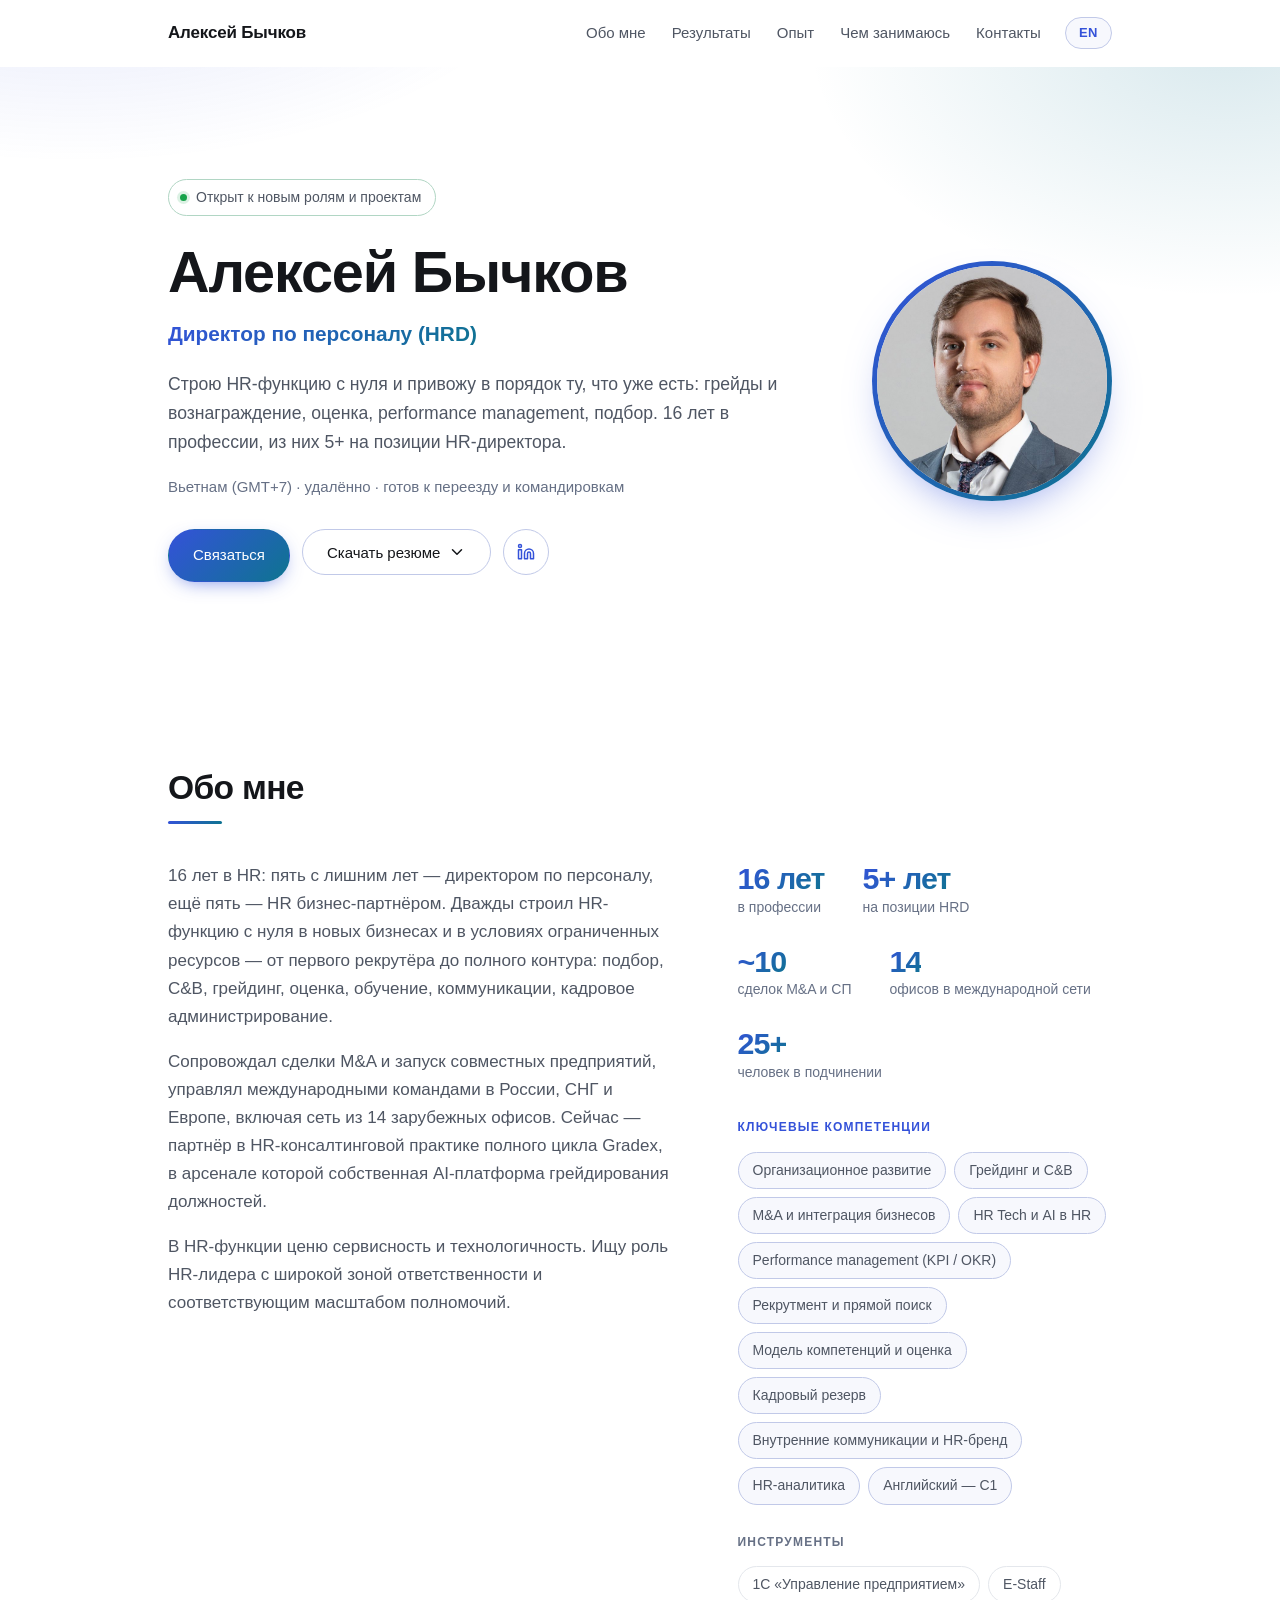
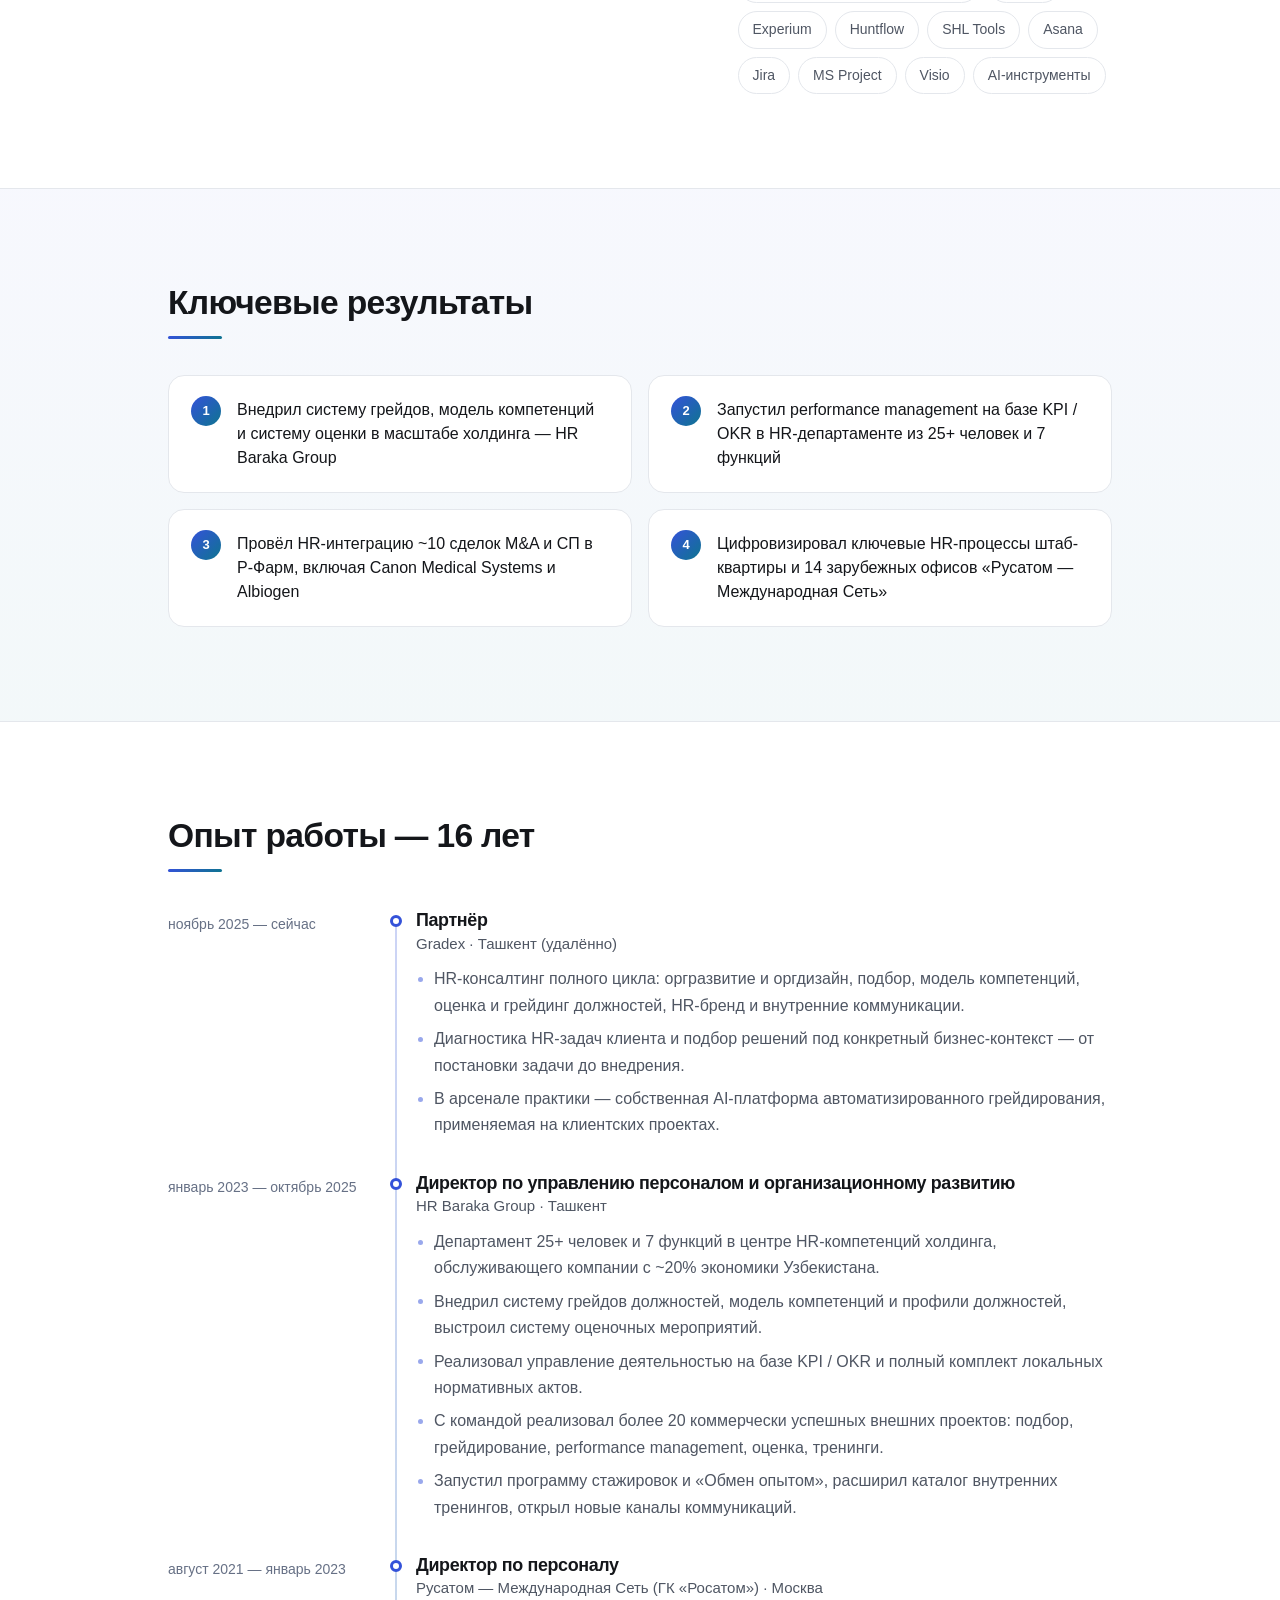
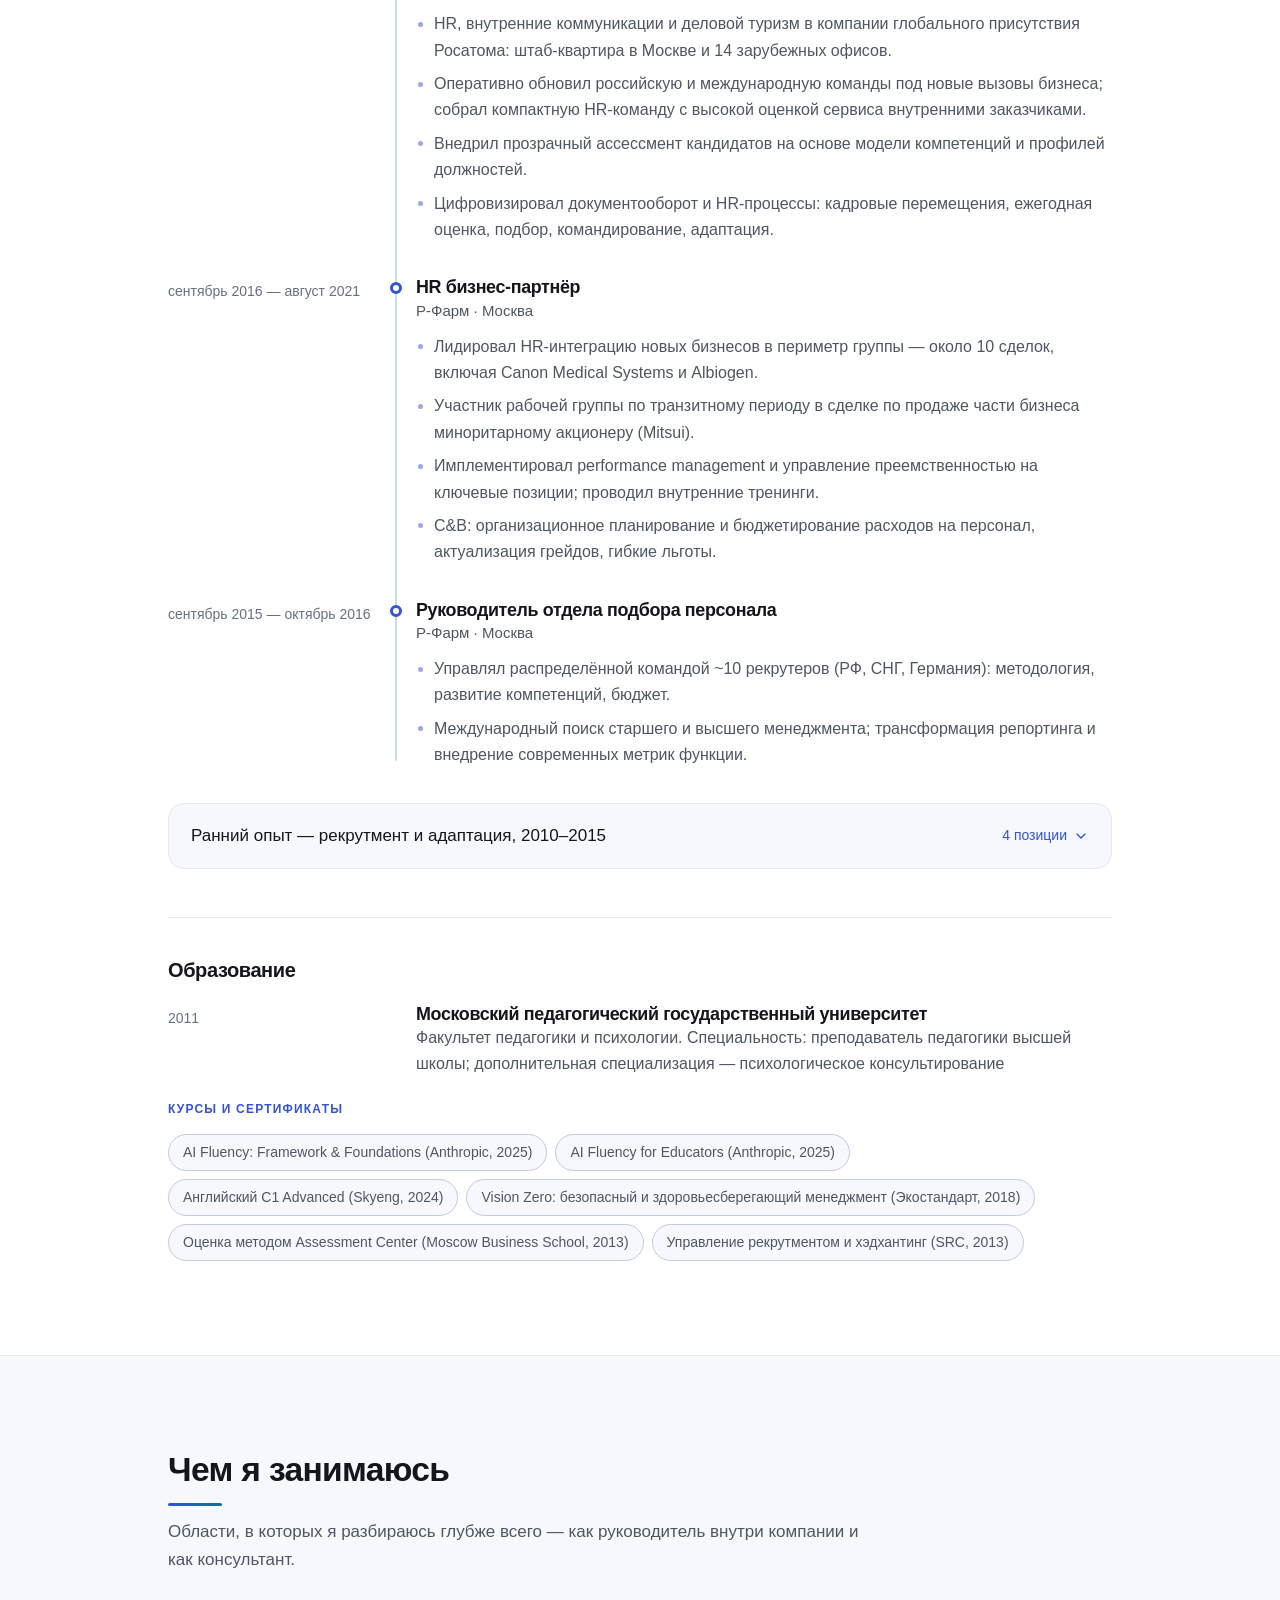
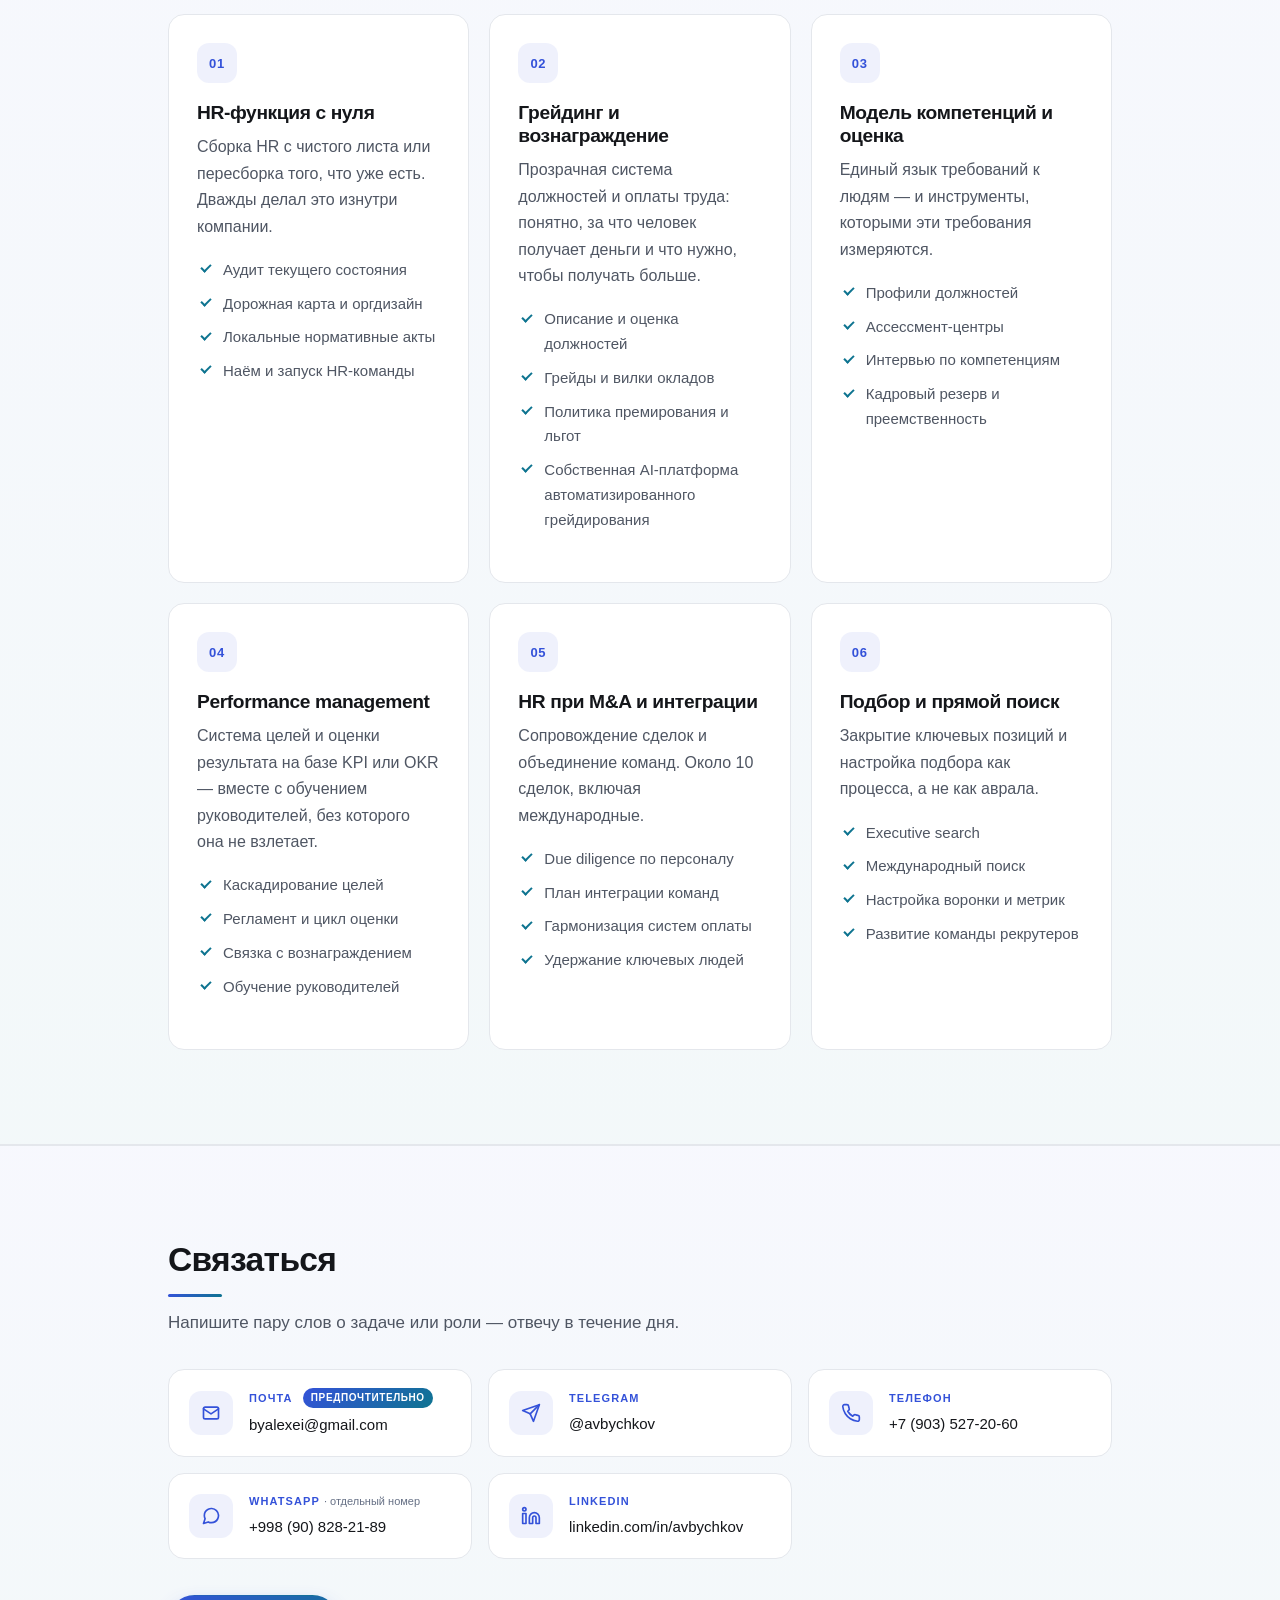
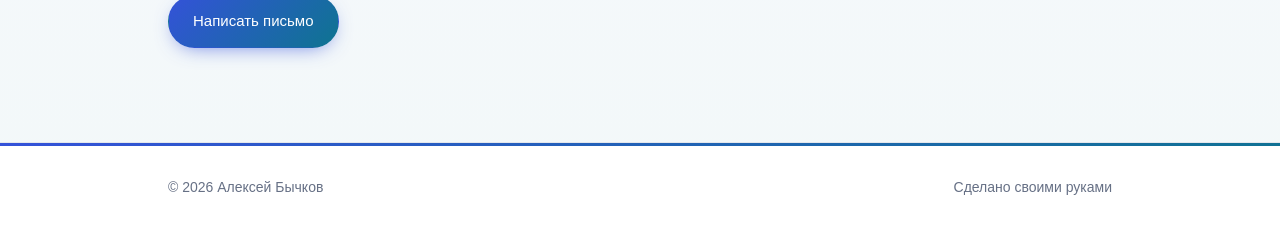
==== commit 708f55ab: "Education: специальность по диплому Co-Authored-By: Claude Opus 5 <noreply@anthropic.com>" ====
--- a/ru/index.html
+++ b/ru/index.html
@@ -298,7 +298,7 @@
             <div class="job__period">2011</div>
             <div>
               <h4 class="job__role">Московский педагогический государственный университет</h4>
-              <div class="job__points">Факультет педагогики и психологии: педагогика, психолого-педагогическое консультирование</div>
+              <div class="job__points">Факультет педагогики и психологии. Специальность: преподаватель педагогики высшей школы; дополнительная специализация — психологическое консультирование</div>
             </div>
           </article>
           
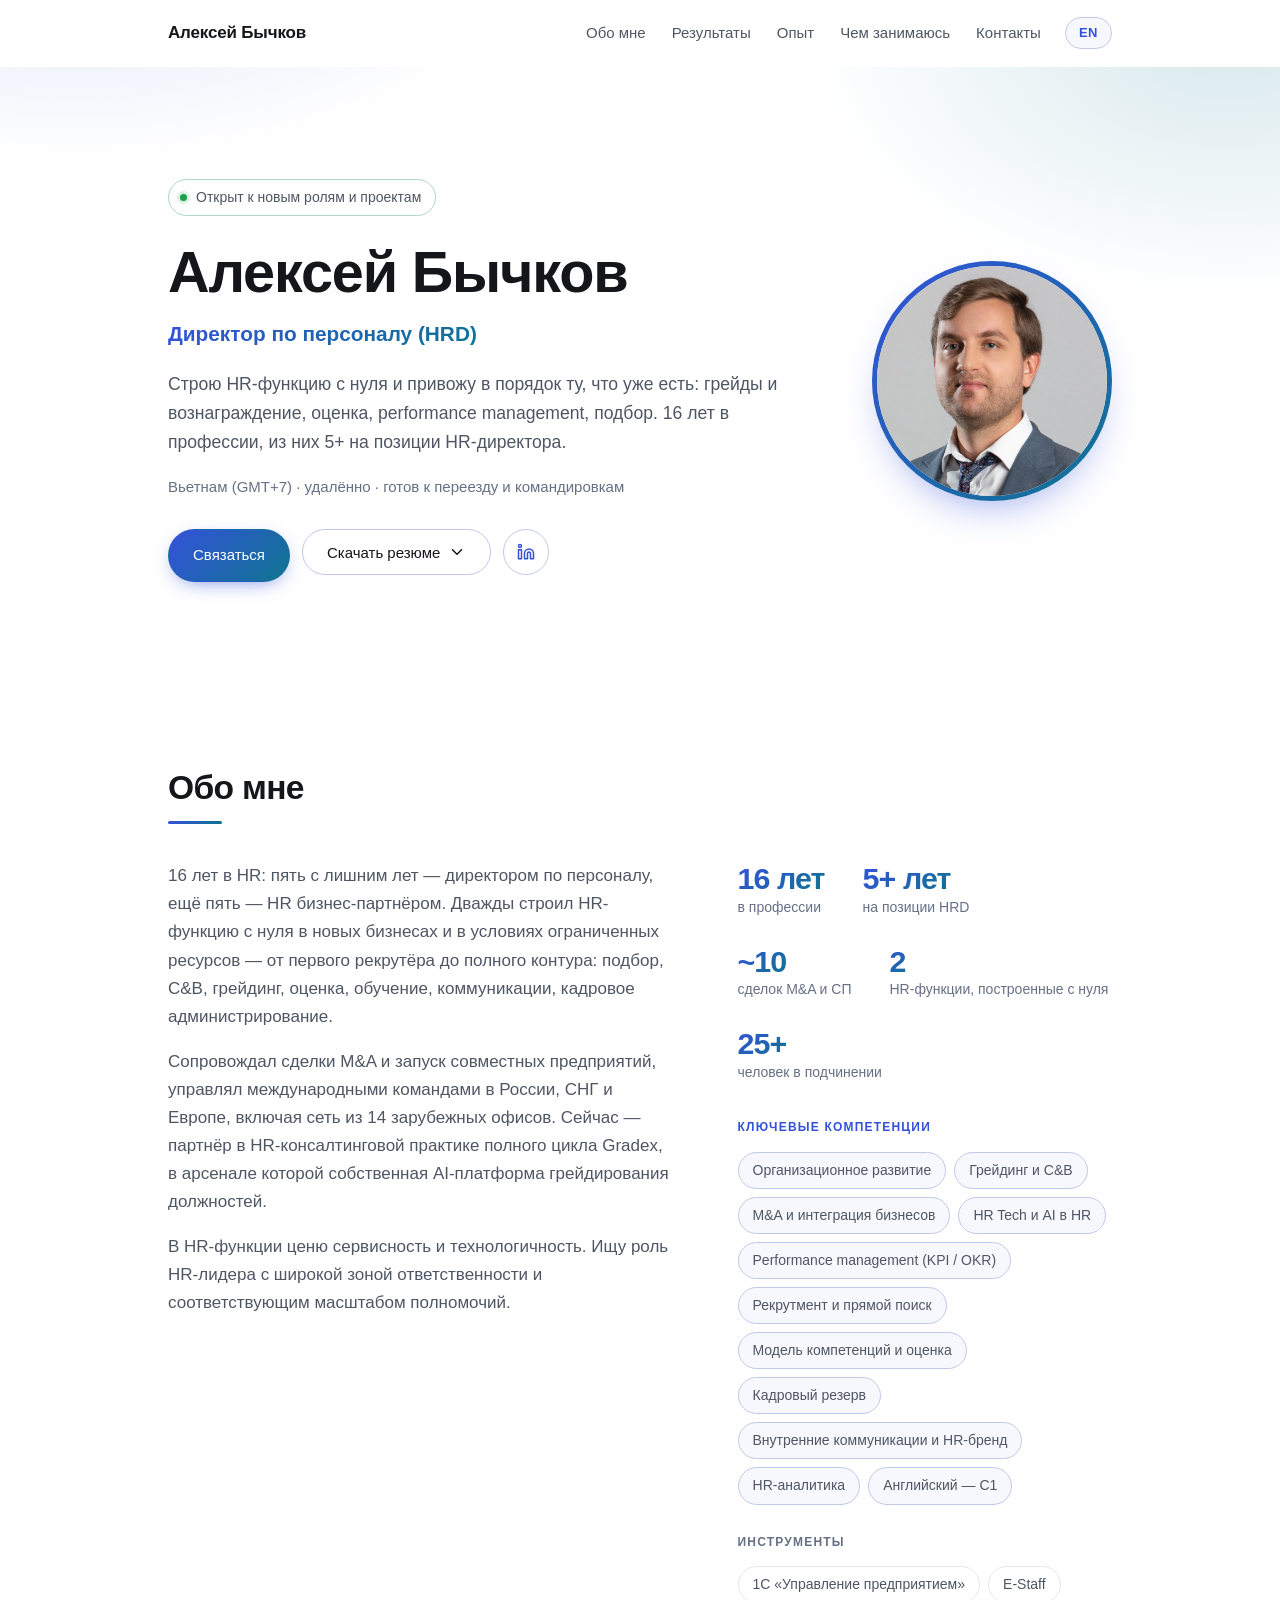
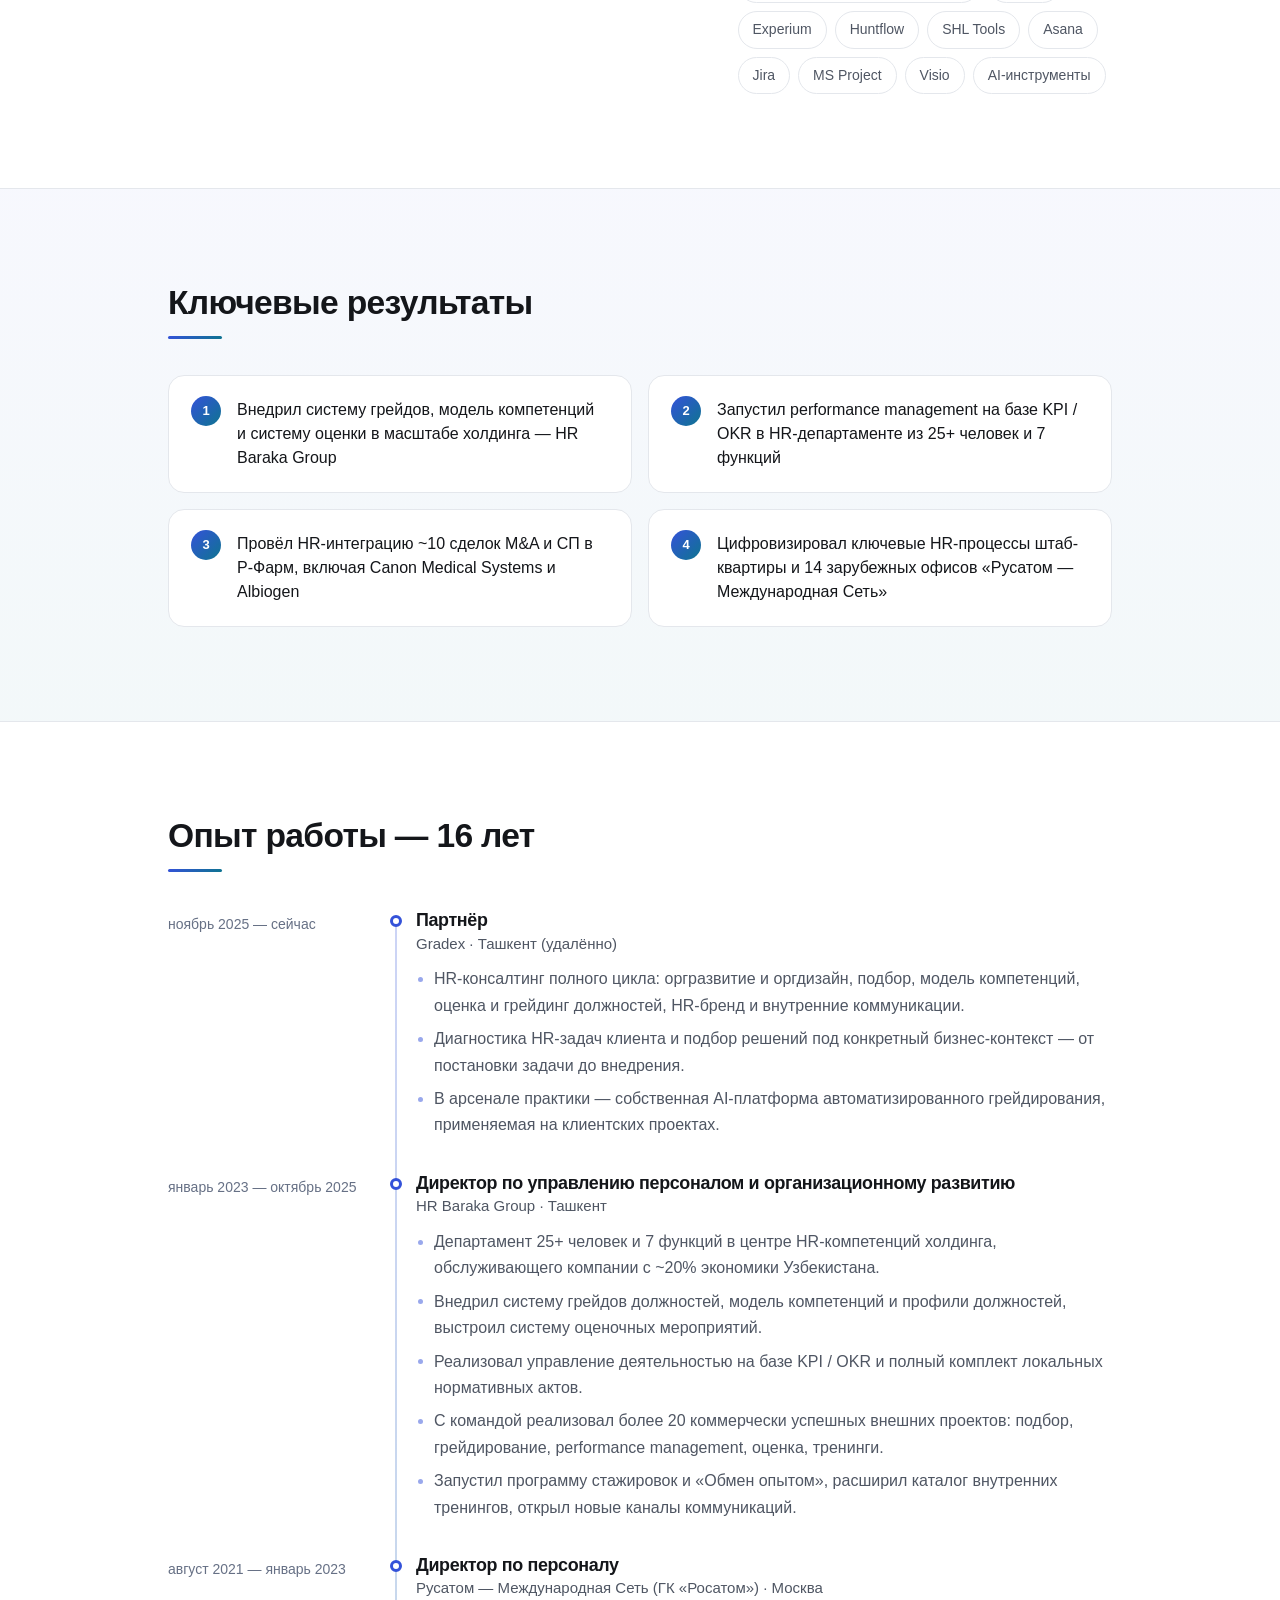
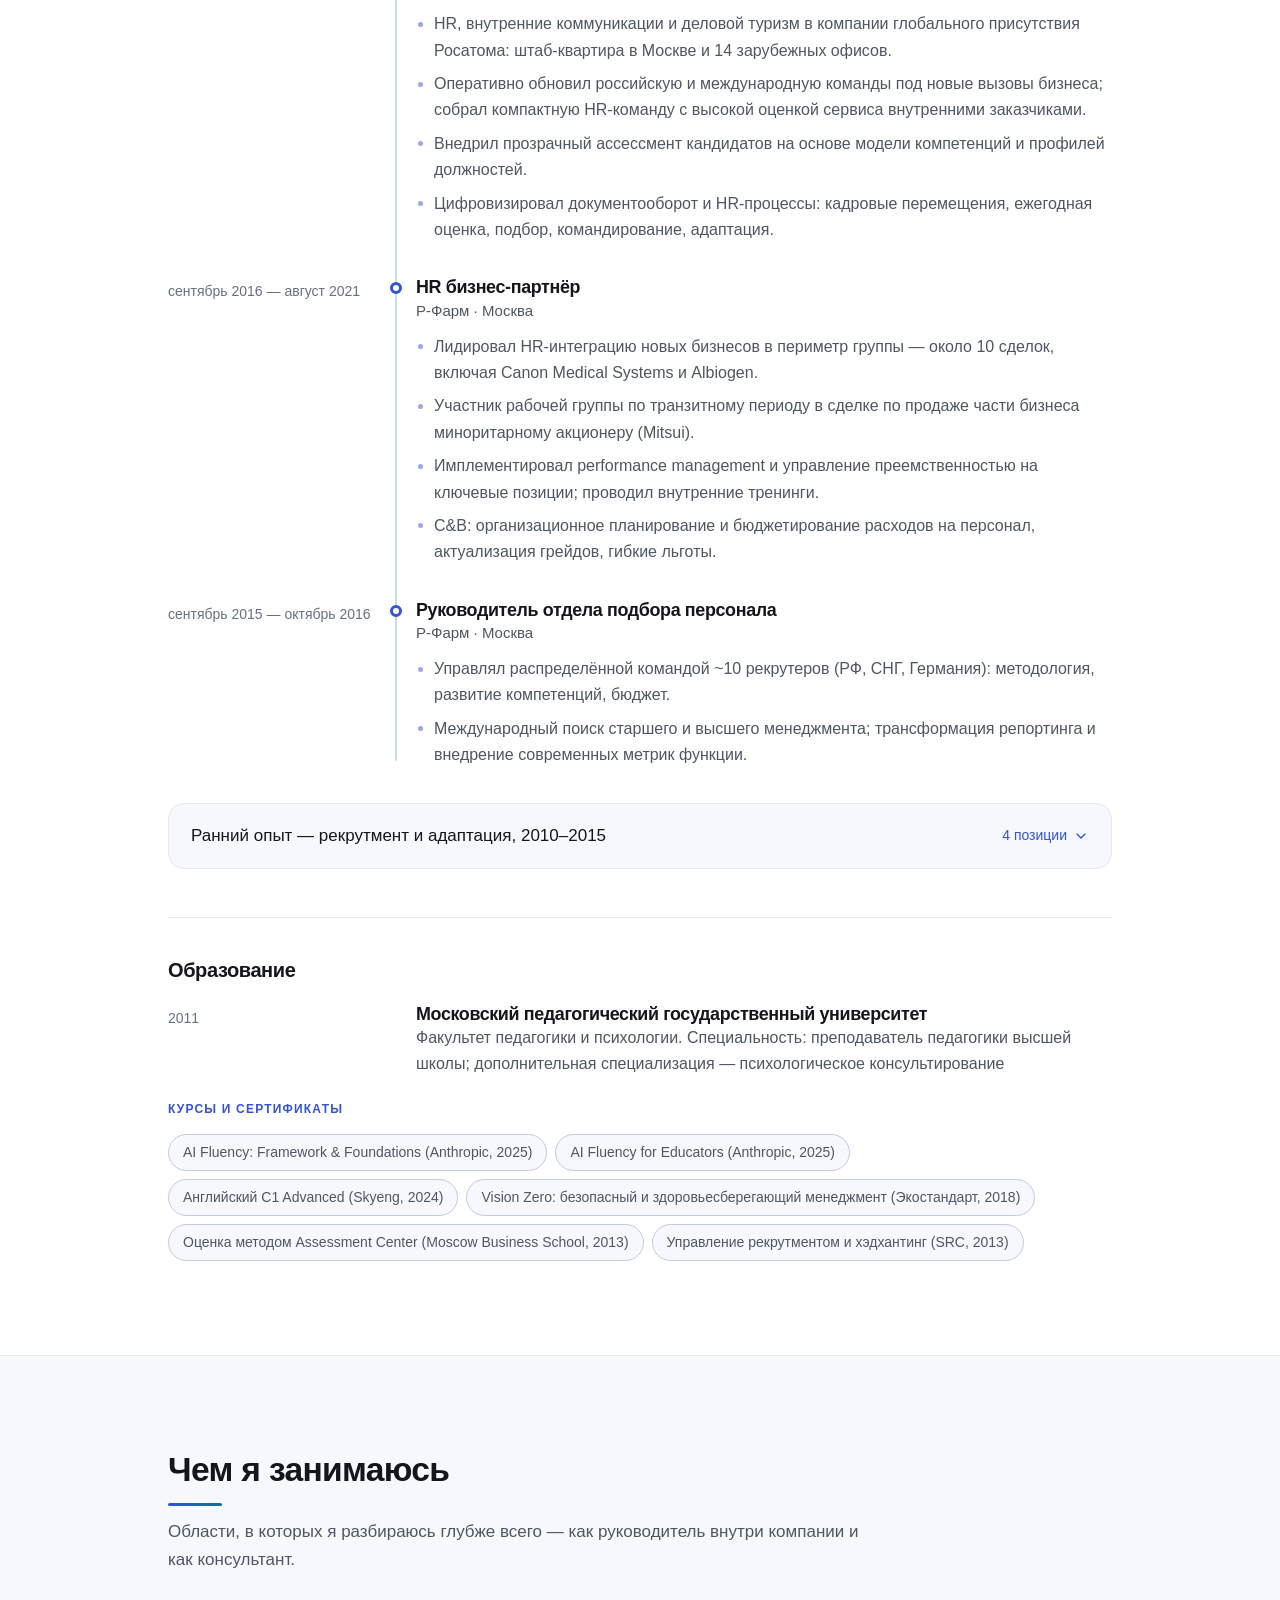
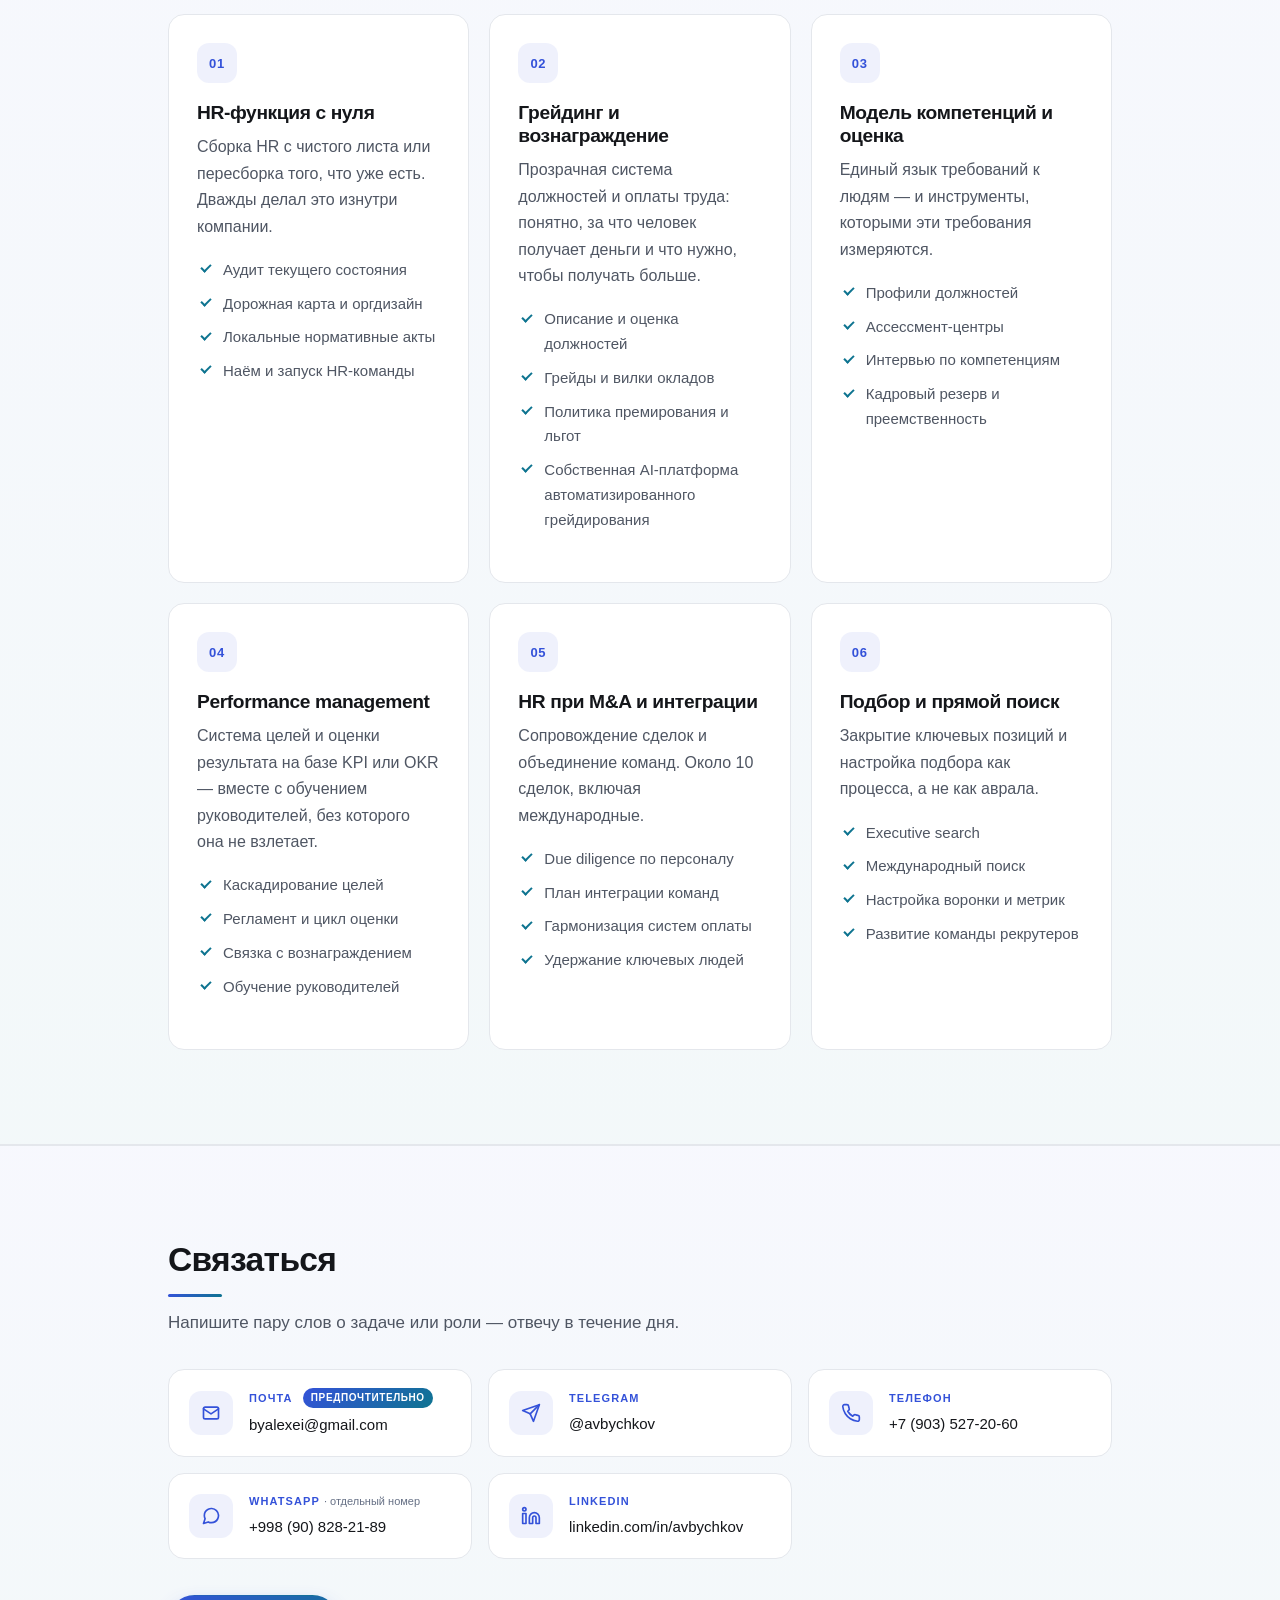
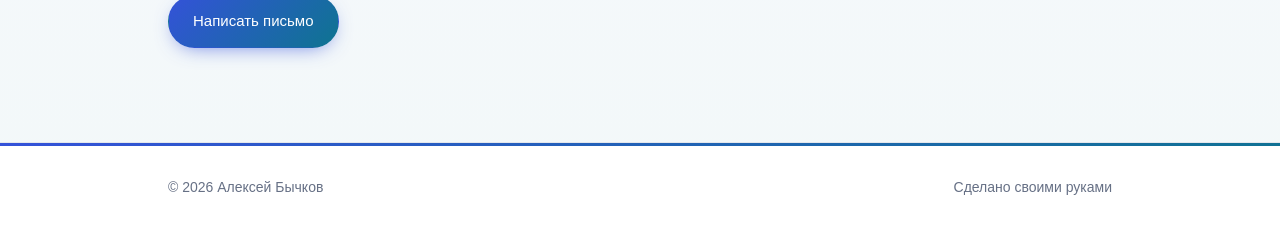
==== commit 7ee465ed: "Факты: «14 офисов» заменены на «2 HR-функции с нуля» Сеть офисов — актив работодателя, а не личное д" ====
--- a/ru/index.html
+++ b/ru/index.html
@@ -115,8 +115,8 @@
                 <div class="fact__label">сделок M&amp;A и СП</div>
               </div>
               <div class="fact">
-                <div class="fact__value">14</div>
-                <div class="fact__label">офисов в международной сети</div>
+                <div class="fact__value">2</div>
+                <div class="fact__label">HR-функции, построенные с нуля</div>
               </div>
               <div class="fact">
                 <div class="fact__value">25+</div>
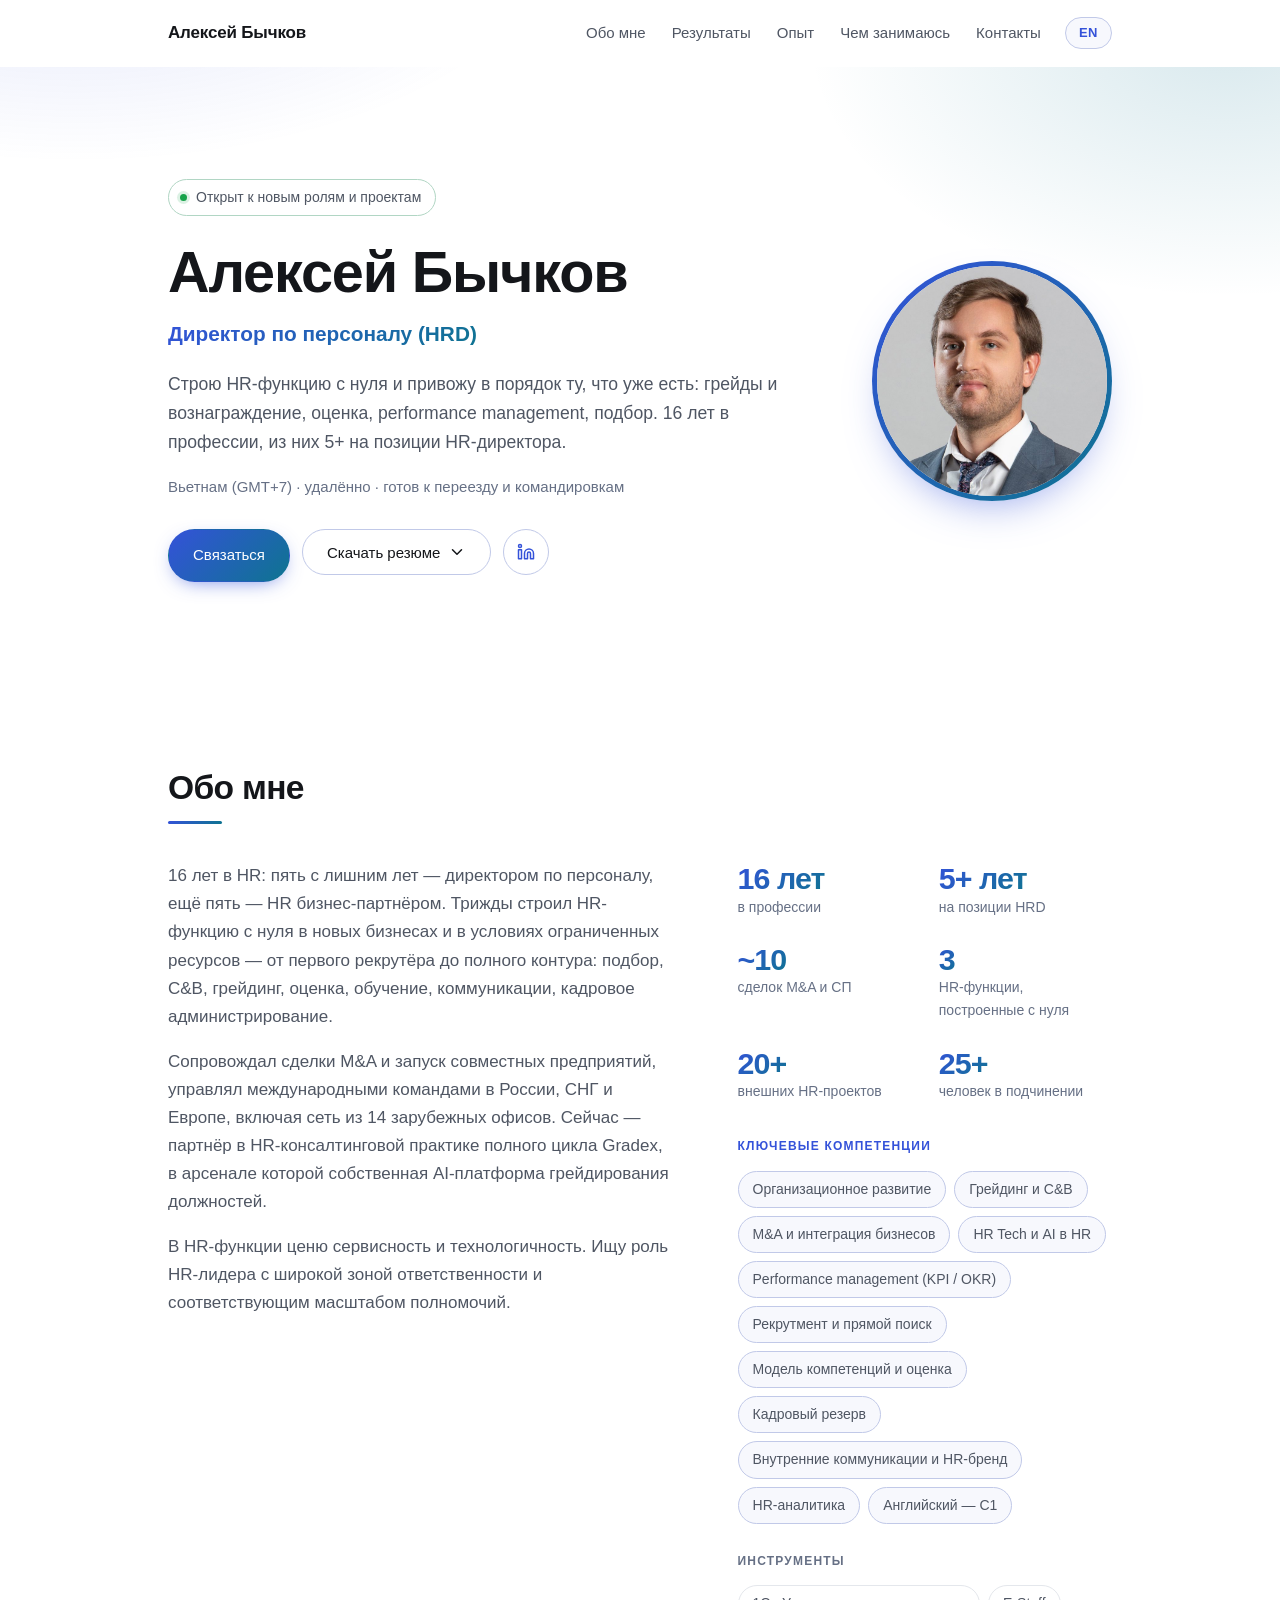
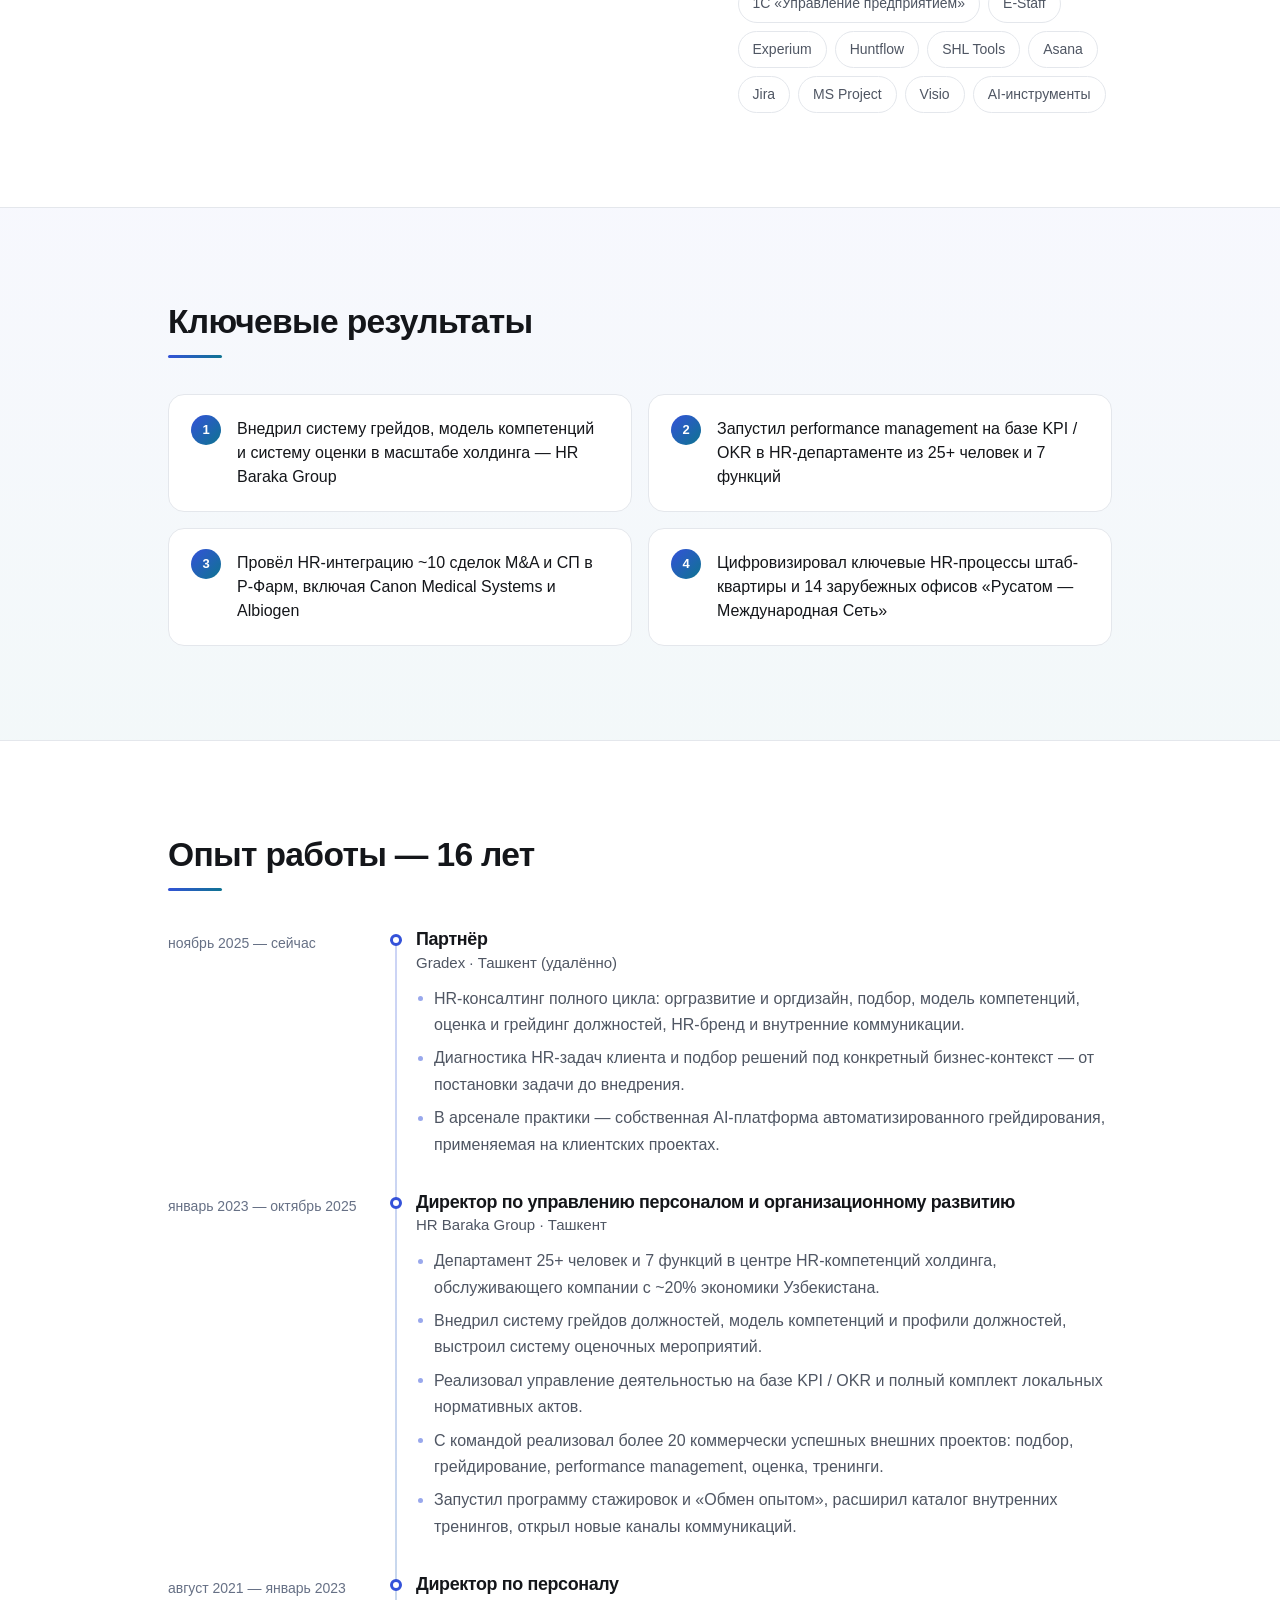
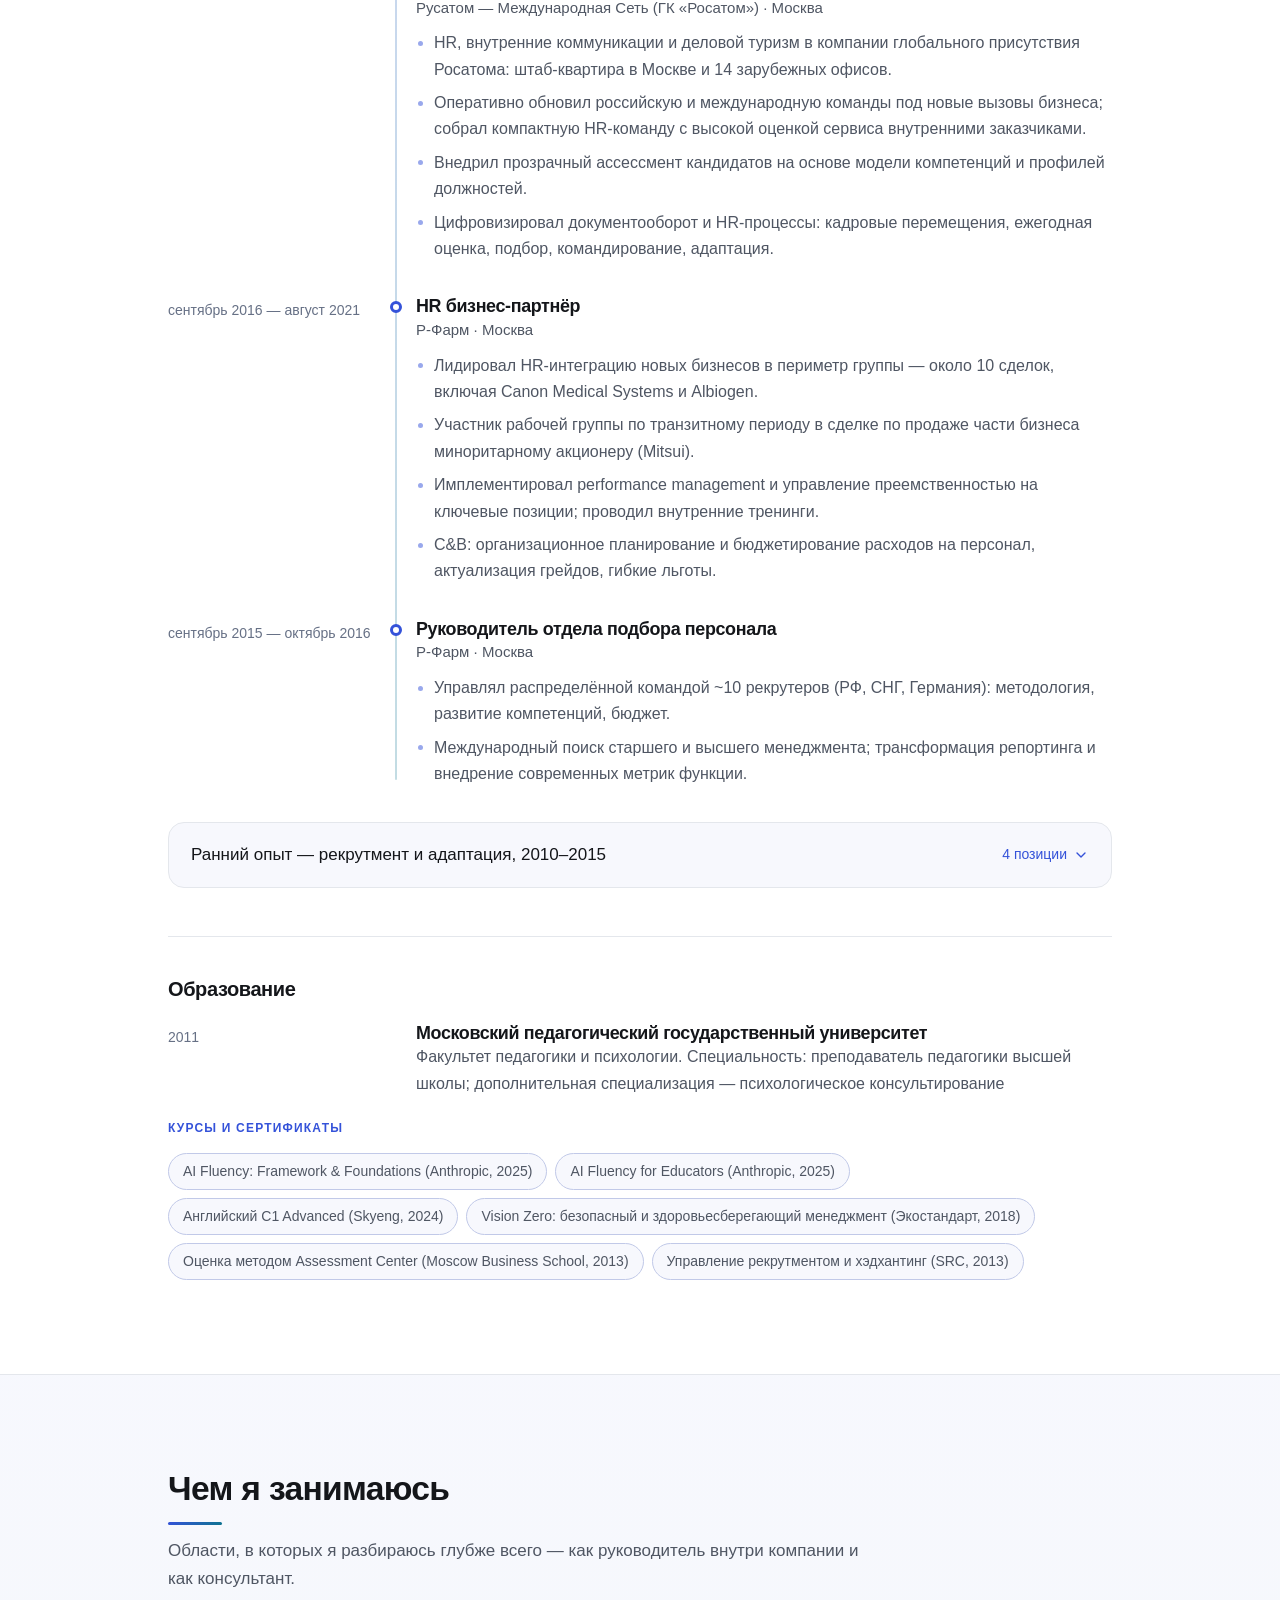
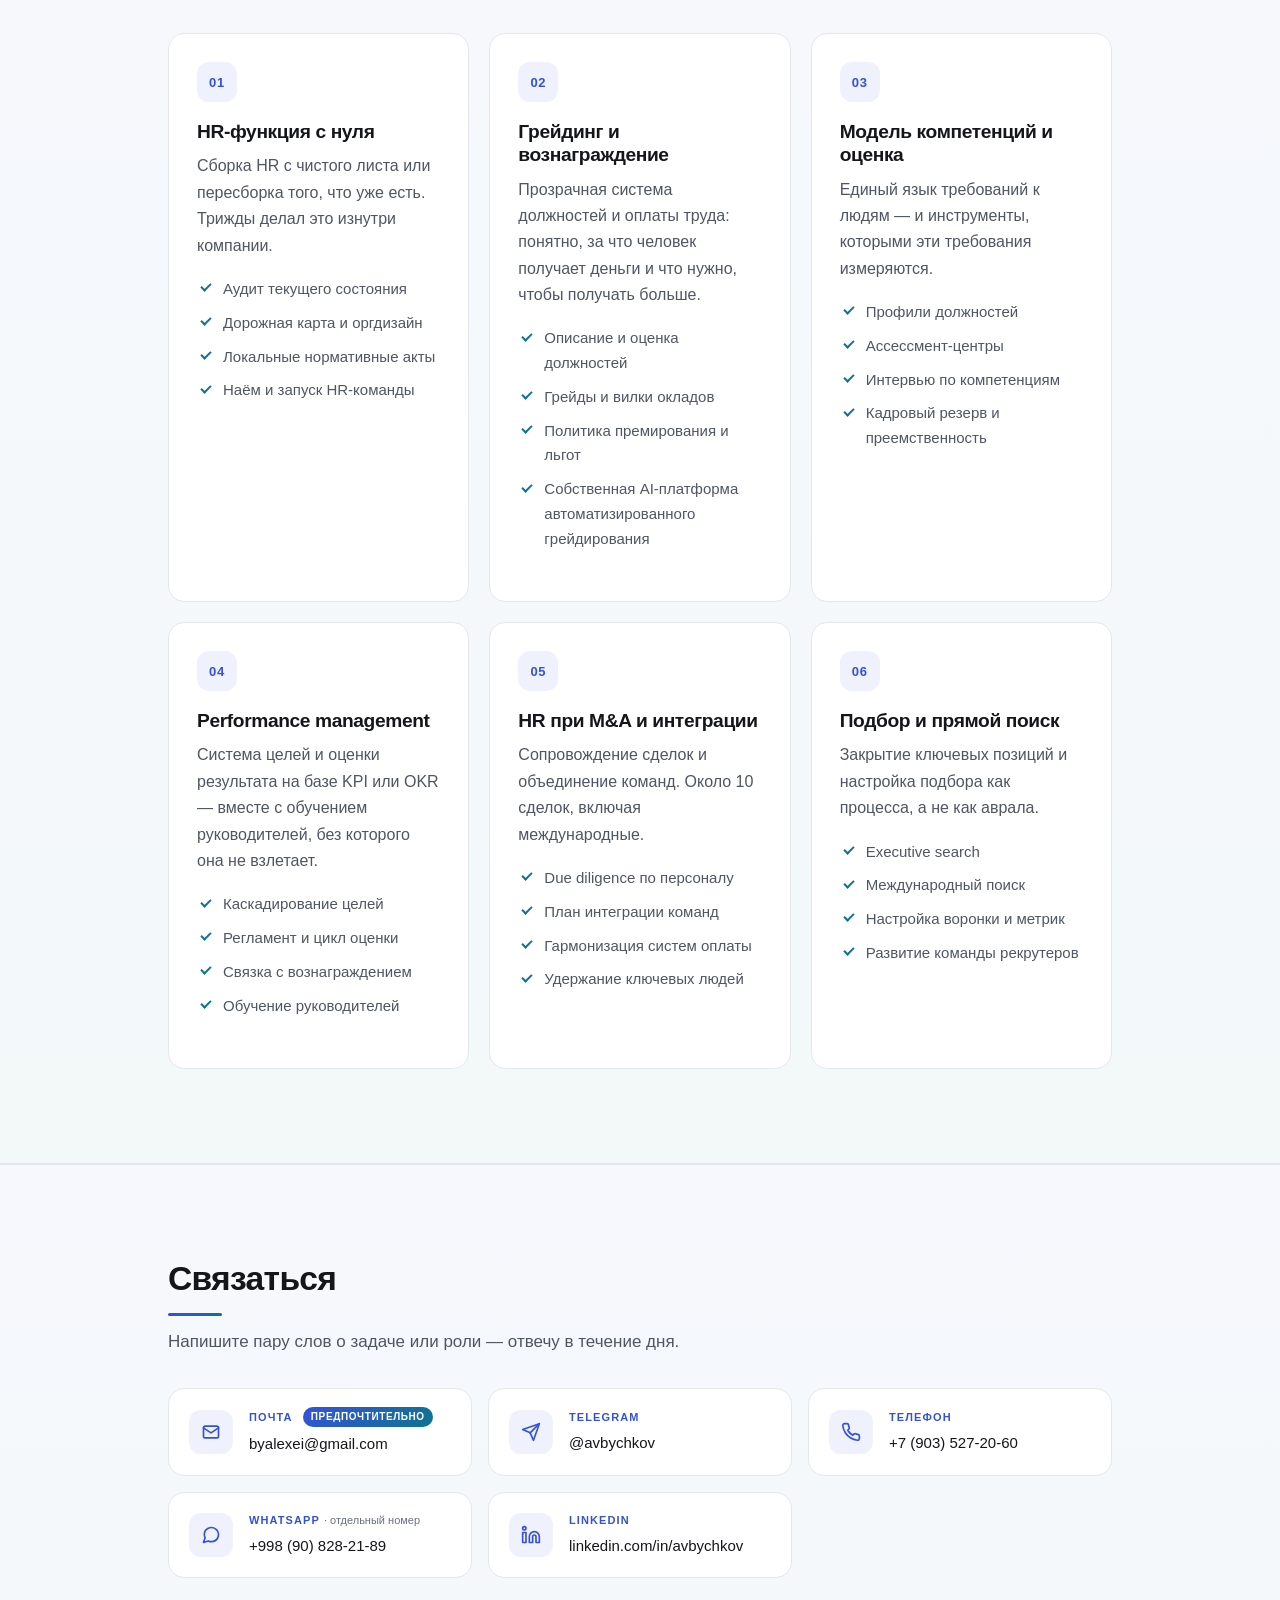
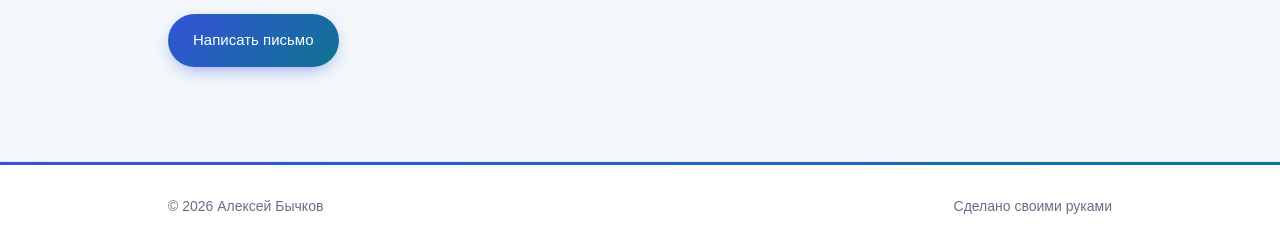
==== commit 2764b63d: "Факты: 3 HR-функции с нуля и 20+ внешних HR-проектов - «2» → «3» HR-функции с нуля (с учётом Gradex)" ====
--- a/ru/index.html
+++ b/ru/index.html
@@ -39,7 +39,7 @@
   <link rel="apple-touch-icon" href="../apple-touch-icon.png">
   <meta name="theme-color" content="#3452d9">
 
-  <link rel="stylesheet" href="../styles.css">
+  <link rel="stylesheet" href="../styles.css?v=9d4c7ca7">
   <style>:root{--accent:#3452d9;--accent-2:#0e7490;}</style>
 
   <script type="application/ld+json">{"@context":"https://schema.org","@type":"Person","name":"Алексей Бычков","givenName":"Алексей","familyName":"Бычков","jobTitle":"Директор по персоналу (HRD)","description":"HR-директор с 16-летним опытом. Строит HR-функцию с нуля: грейдинг и вознаграждение, оценка персонала, performance management, подбор. Открыт к новым ролям.","url":"https://byalexei.github.io/ru/","image":"https://byalexei.github.io/photo.jpg","email":"mailto:byalexei@gmail.com","sameAs":["https://www.linkedin.com/in/avbychkov","https://t.me/avbychkov"]}</script>
@@ -95,7 +95,7 @@
         <h2 class="section__heading">Обо мне</h2>
         <div class="about">
           <div class="about__text">
-            <p>16 лет в HR: пять с лишним лет — директором по персоналу, ещё пять — HR бизнес-партнёром. Дважды строил HR-функцию с нуля в новых бизнесах и в условиях ограниченных ресурсов — от первого рекрутёра до полного контура: подбор, C&amp;B, грейдинг, оценка, обучение, коммуникации, кадровое администрирование.</p>
+            <p>16 лет в HR: пять с лишним лет — директором по персоналу, ещё пять — HR бизнес-партнёром. Трижды строил HR-функцию с нуля в новых бизнесах и в условиях ограниченных ресурсов — от первого рекрутёра до полного контура: подбор, C&amp;B, грейдинг, оценка, обучение, коммуникации, кадровое администрирование.</p>
             <p>Сопровождал сделки M&amp;A и запуск совместных предприятий, управлял международными командами в России, СНГ и Европе, включая сеть из 14 зарубежных офисов. Сейчас — партнёр в HR-консалтинговой практике полного цикла Gradex, в арсенале которой собственная AI-платформа грейдирования должностей.</p>
             <p>В HR-функции ценю сервисность и технологичность. Ищу роль HR-лидера с широкой зоной ответственности и соответствующим масштабом полномочий.</p>
           </div>
@@ -115,8 +115,12 @@
                 <div class="fact__label">сделок M&amp;A и СП</div>
               </div>
               <div class="fact">
-                <div class="fact__value">2</div>
+                <div class="fact__value">3</div>
                 <div class="fact__label">HR-функции, построенные с нуля</div>
+              </div>
+              <div class="fact">
+                <div class="fact__value">20+</div>
+                <div class="fact__label">внешних HR-проектов</div>
               </div>
               <div class="fact">
                 <div class="fact__value">25+</div>
@@ -325,7 +329,7 @@
           
           <article class="card">
             <h3 class="card__title">HR-функция с нуля</h3>
-            <p class="card__desc">Сборка HR с чистого листа или пересборка того, что уже есть. Дважды делал это изнутри компании.</p>
+            <p class="card__desc">Сборка HR с чистого листа или пересборка того, что уже есть. Трижды делал это изнутри компании.</p>
             <ul class="card__bullets">
               <li>Аудит текущего состояния</li>
               <li>Дорожная карта и оргдизайн</li>
@@ -445,6 +449,6 @@
     </div>
   </footer>
 
-  <script src="../script.js" defer></script>
+  <script src="../script.js?v=b4ac2f9b" defer></script>
 </body>
 </html>
--- a/styles.css
+++ b/styles.css
@@ -420,9 +420,9 @@
 .about__text p:last-child { margin-bottom: 0; }
 
 .facts {
-  display: flex;
-  flex-wrap: wrap;
-  gap: 26px 38px;
+  display: grid;
+  grid-template-columns: repeat(2, minmax(0, 1fr));
+  gap: 24px 28px;
   margin-bottom: 34px;
 }
 
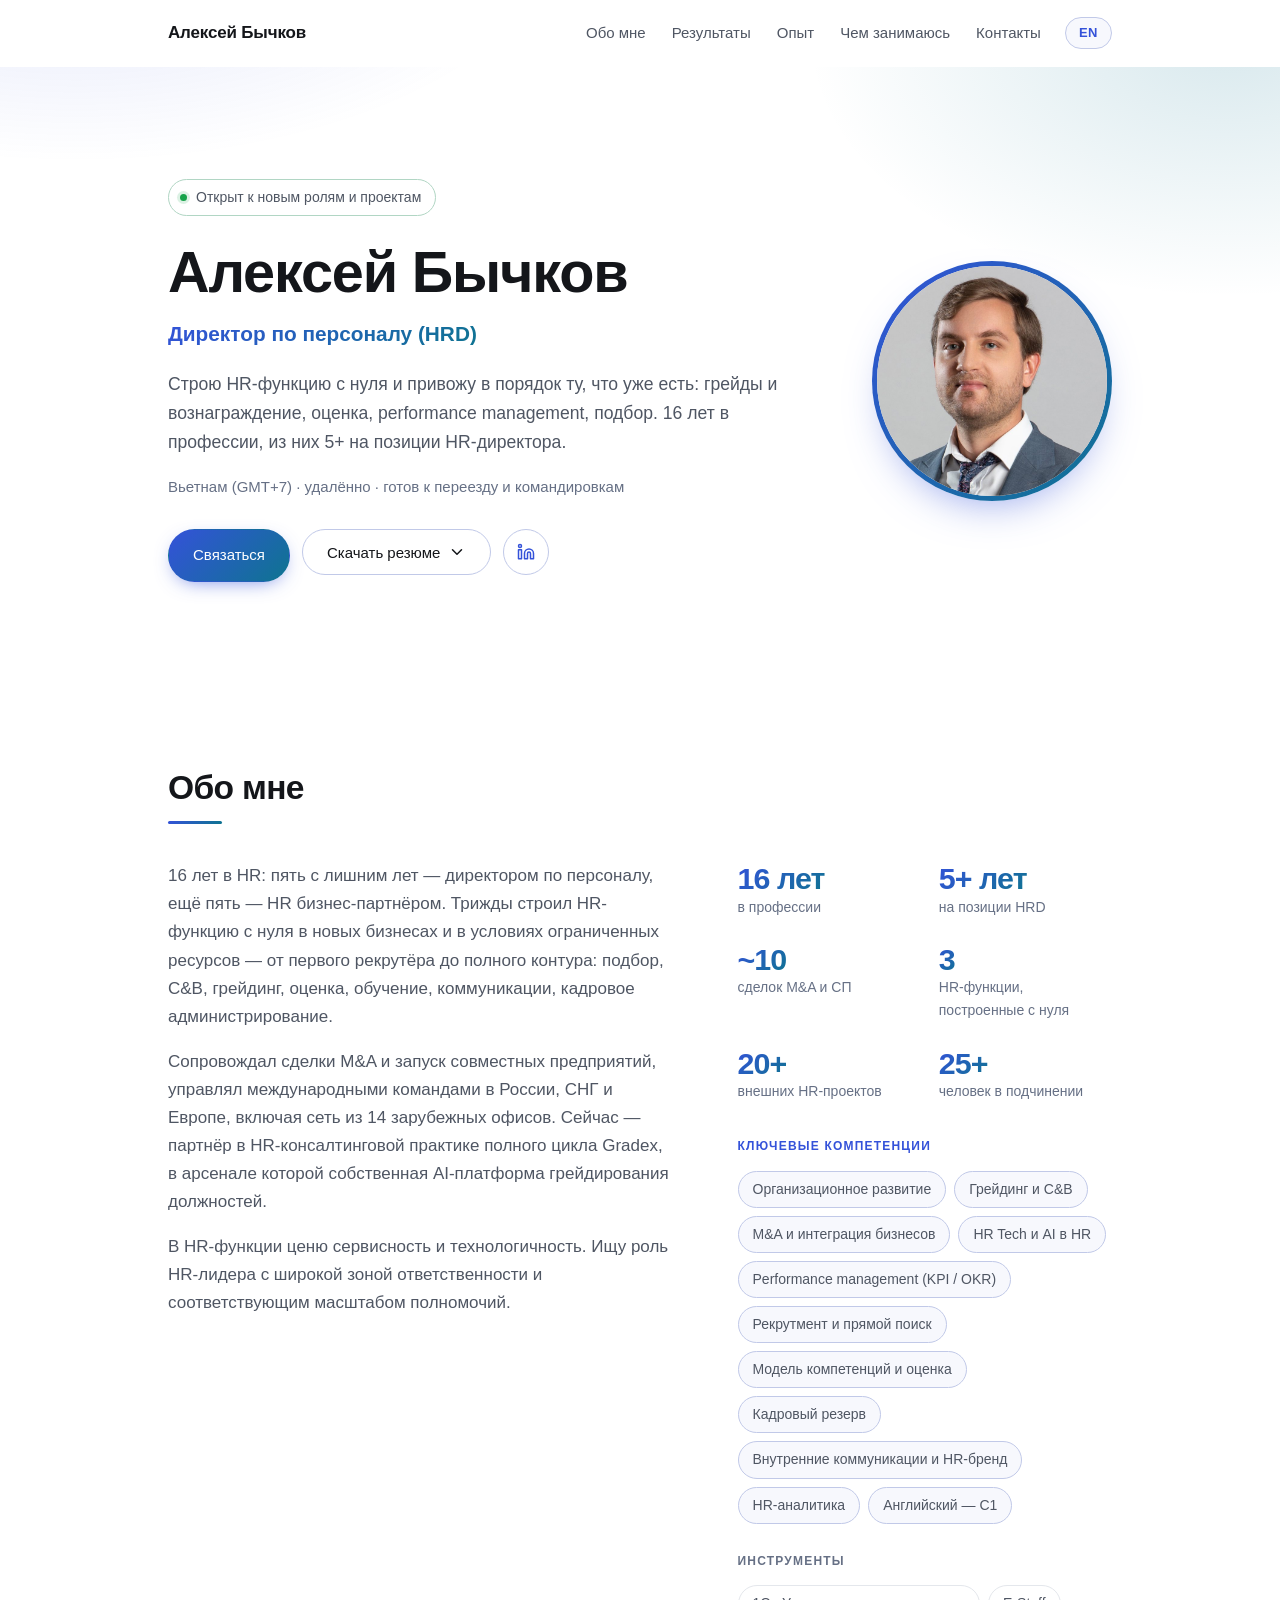
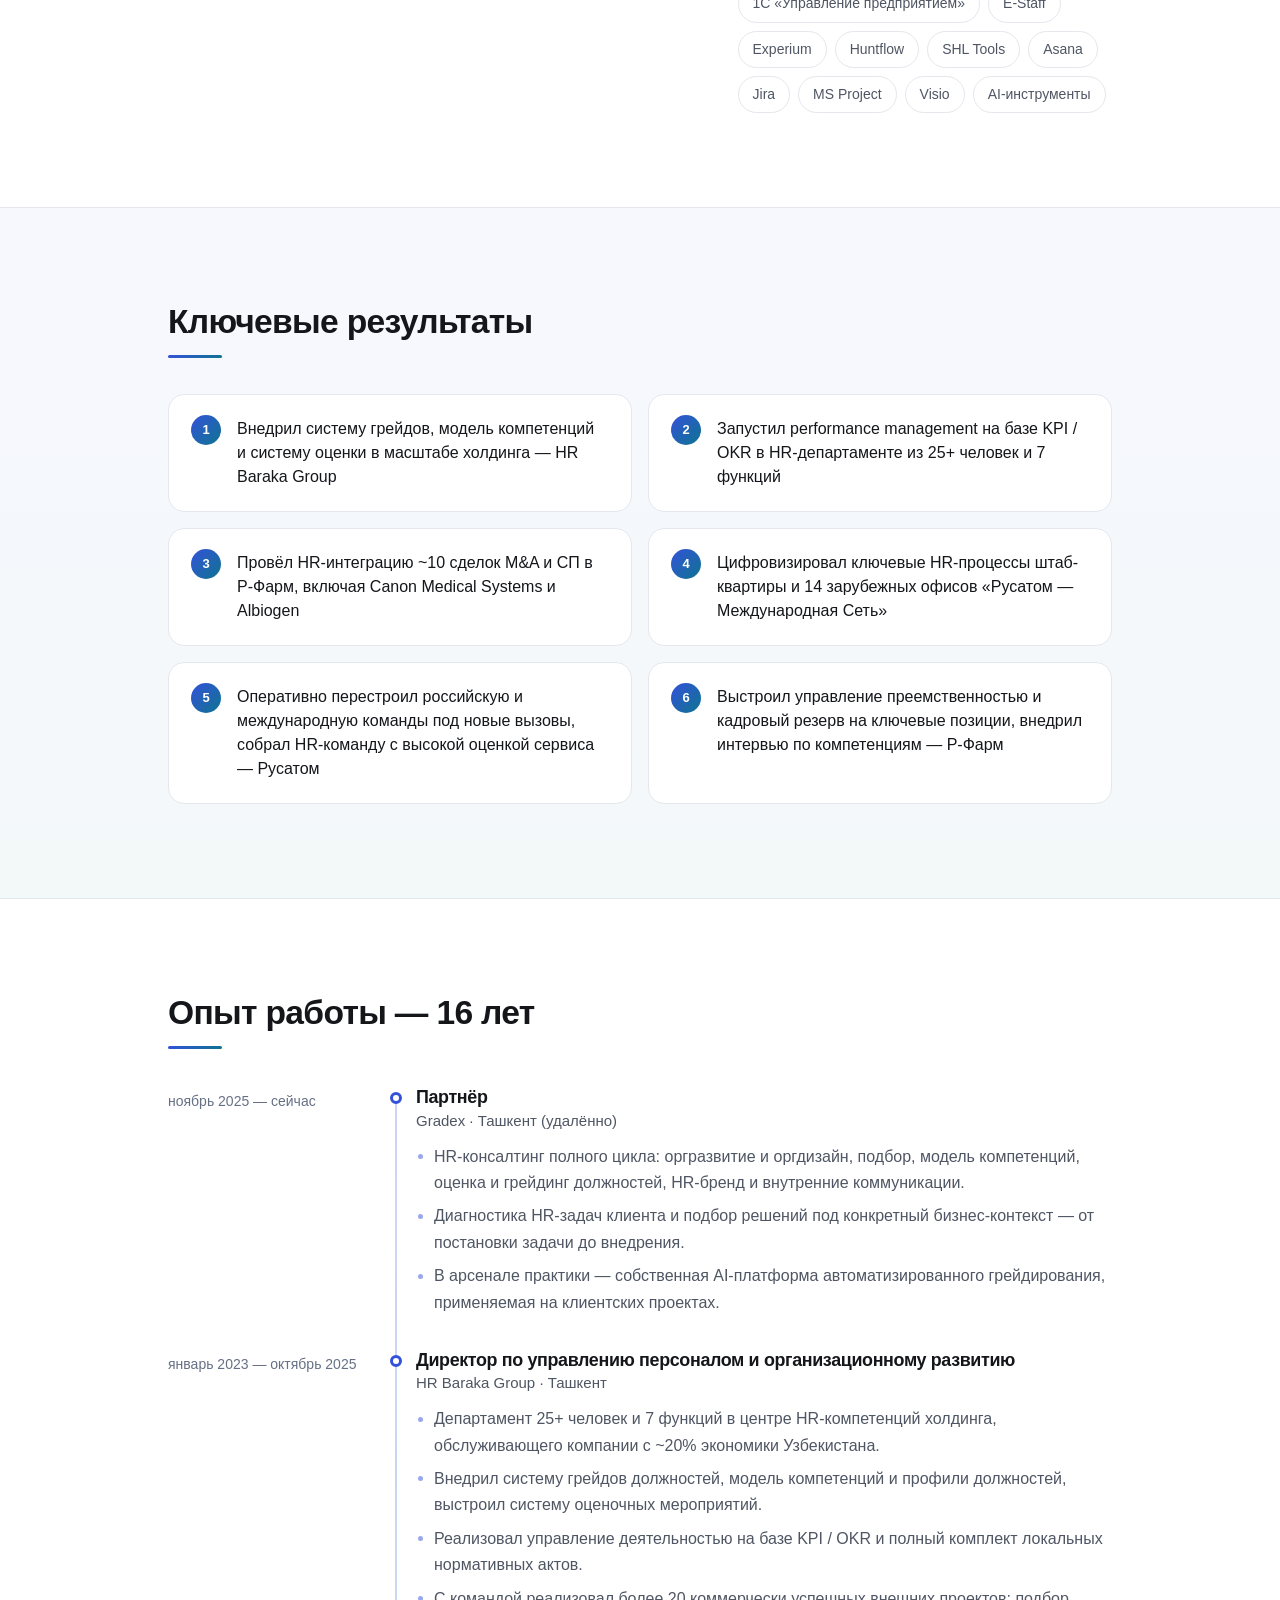
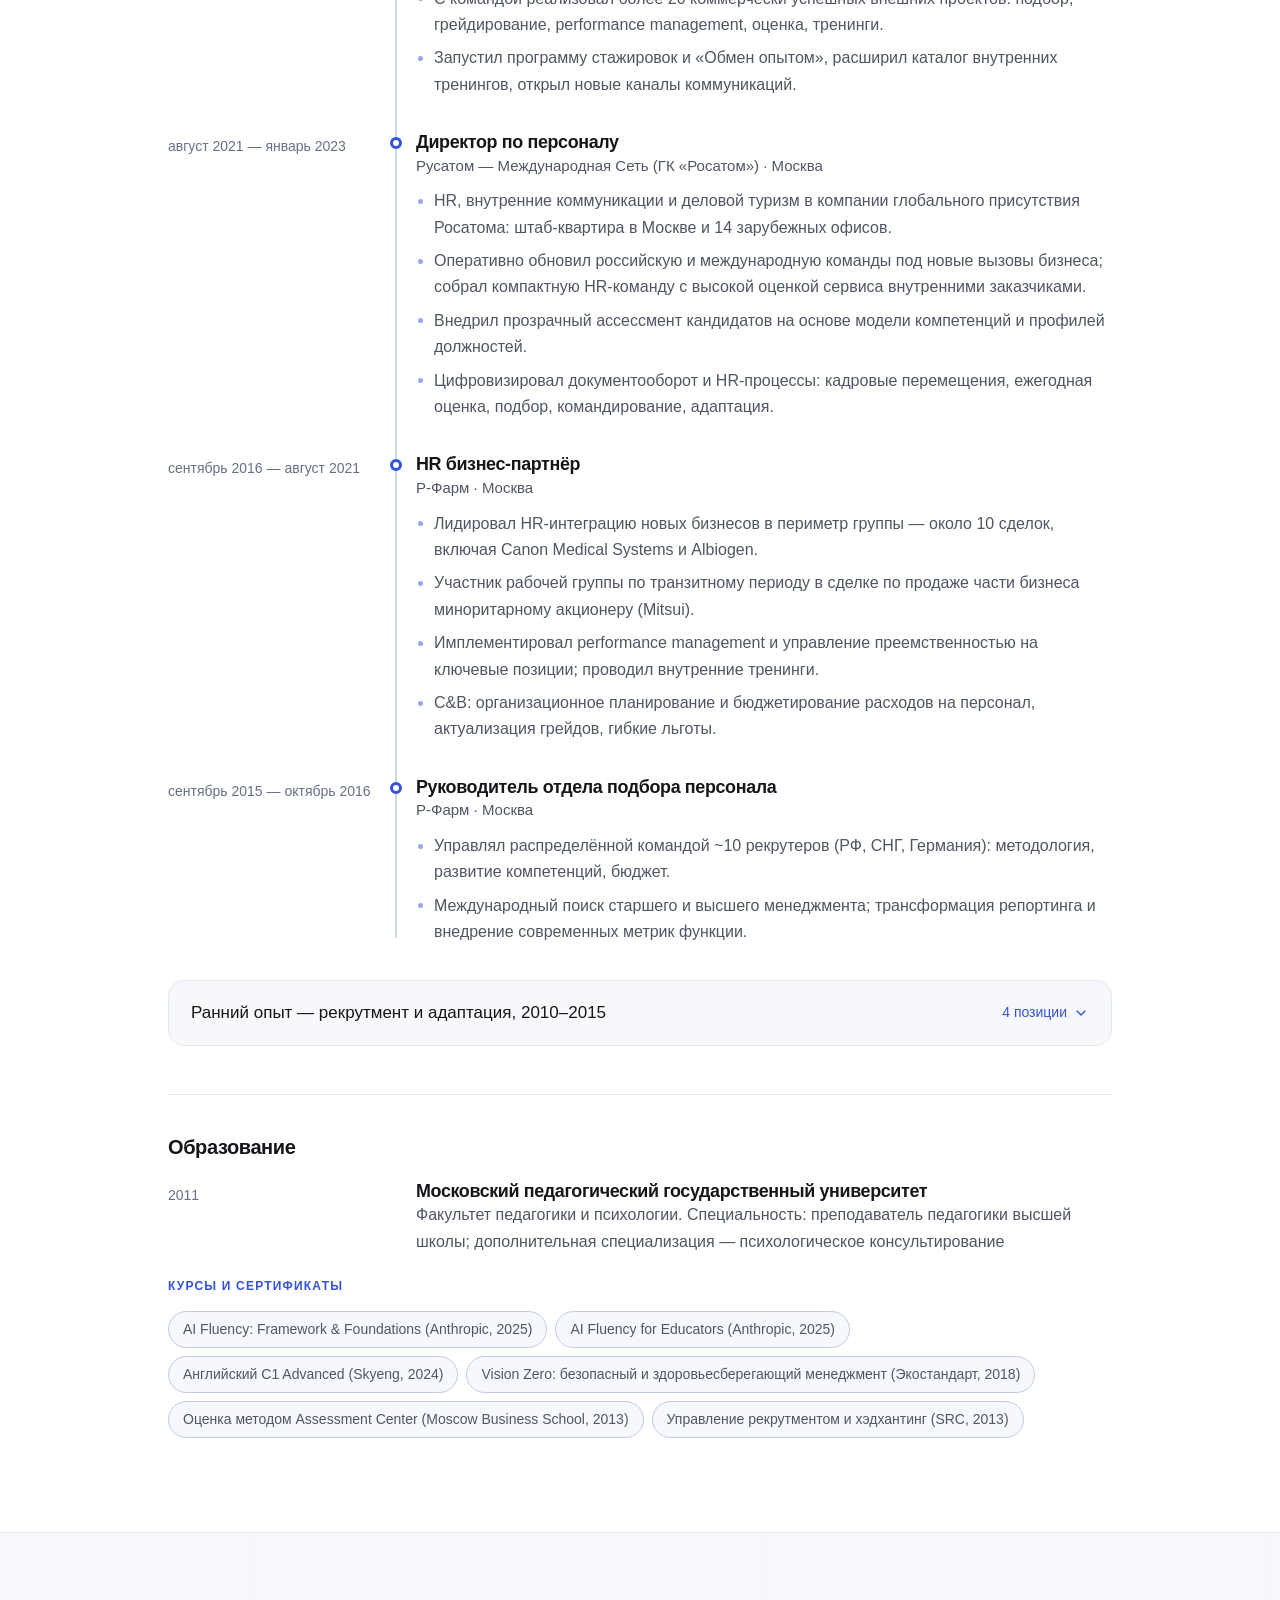
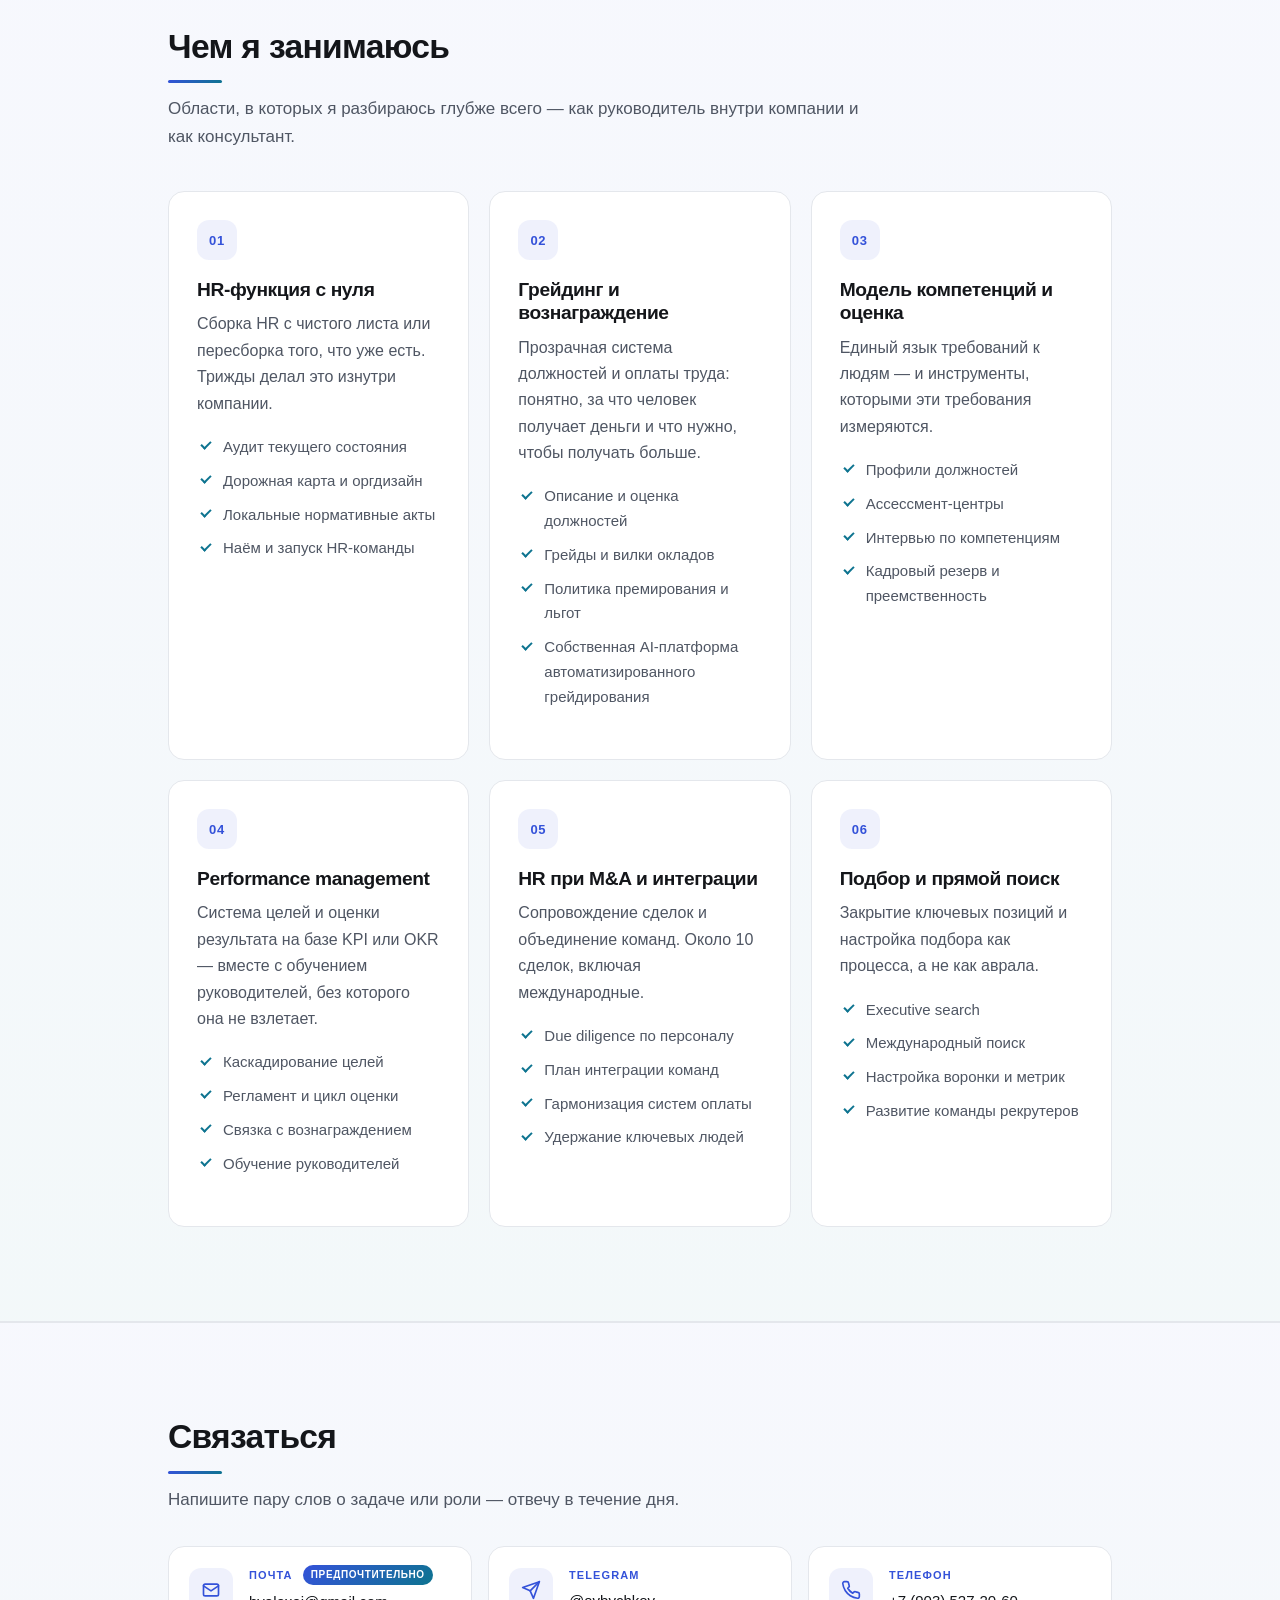
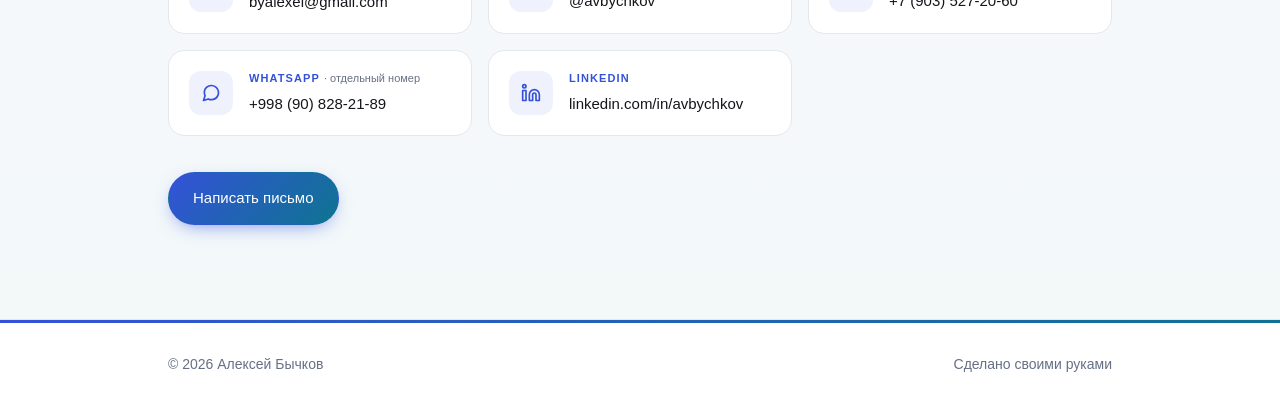
==== commit 273509fe: "Ключевые результаты: 6 пунктов вместо 4 Добавлены перестройка команд в Русатом и преемственность/кад" ====
--- a/ru/index.html
+++ b/ru/index.html
@@ -173,6 +173,8 @@
           <li>Запустил performance management на базе KPI / OKR в HR-департаменте из 25+ человек и 7 функций</li>
           <li>Провёл HR-интеграцию ~10 сделок M&amp;A и СП в Р-Фарм, включая Canon Medical Systems и Albiogen</li>
           <li>Цифровизировал ключевые HR-процессы штаб-квартиры и 14 зарубежных офисов «Русатом — Международная Сеть»</li>
+          <li>Оперативно перестроил российскую и международную команды под новые вызовы, собрал HR-команду с высокой оценкой сервиса — Русатом</li>
+          <li>Выстроил управление преемственностью и кадровый резерв на ключевые позиции, внедрил интервью по компетенциям — Р-Фарм</li>
         </ol>
       </div>
     </section>
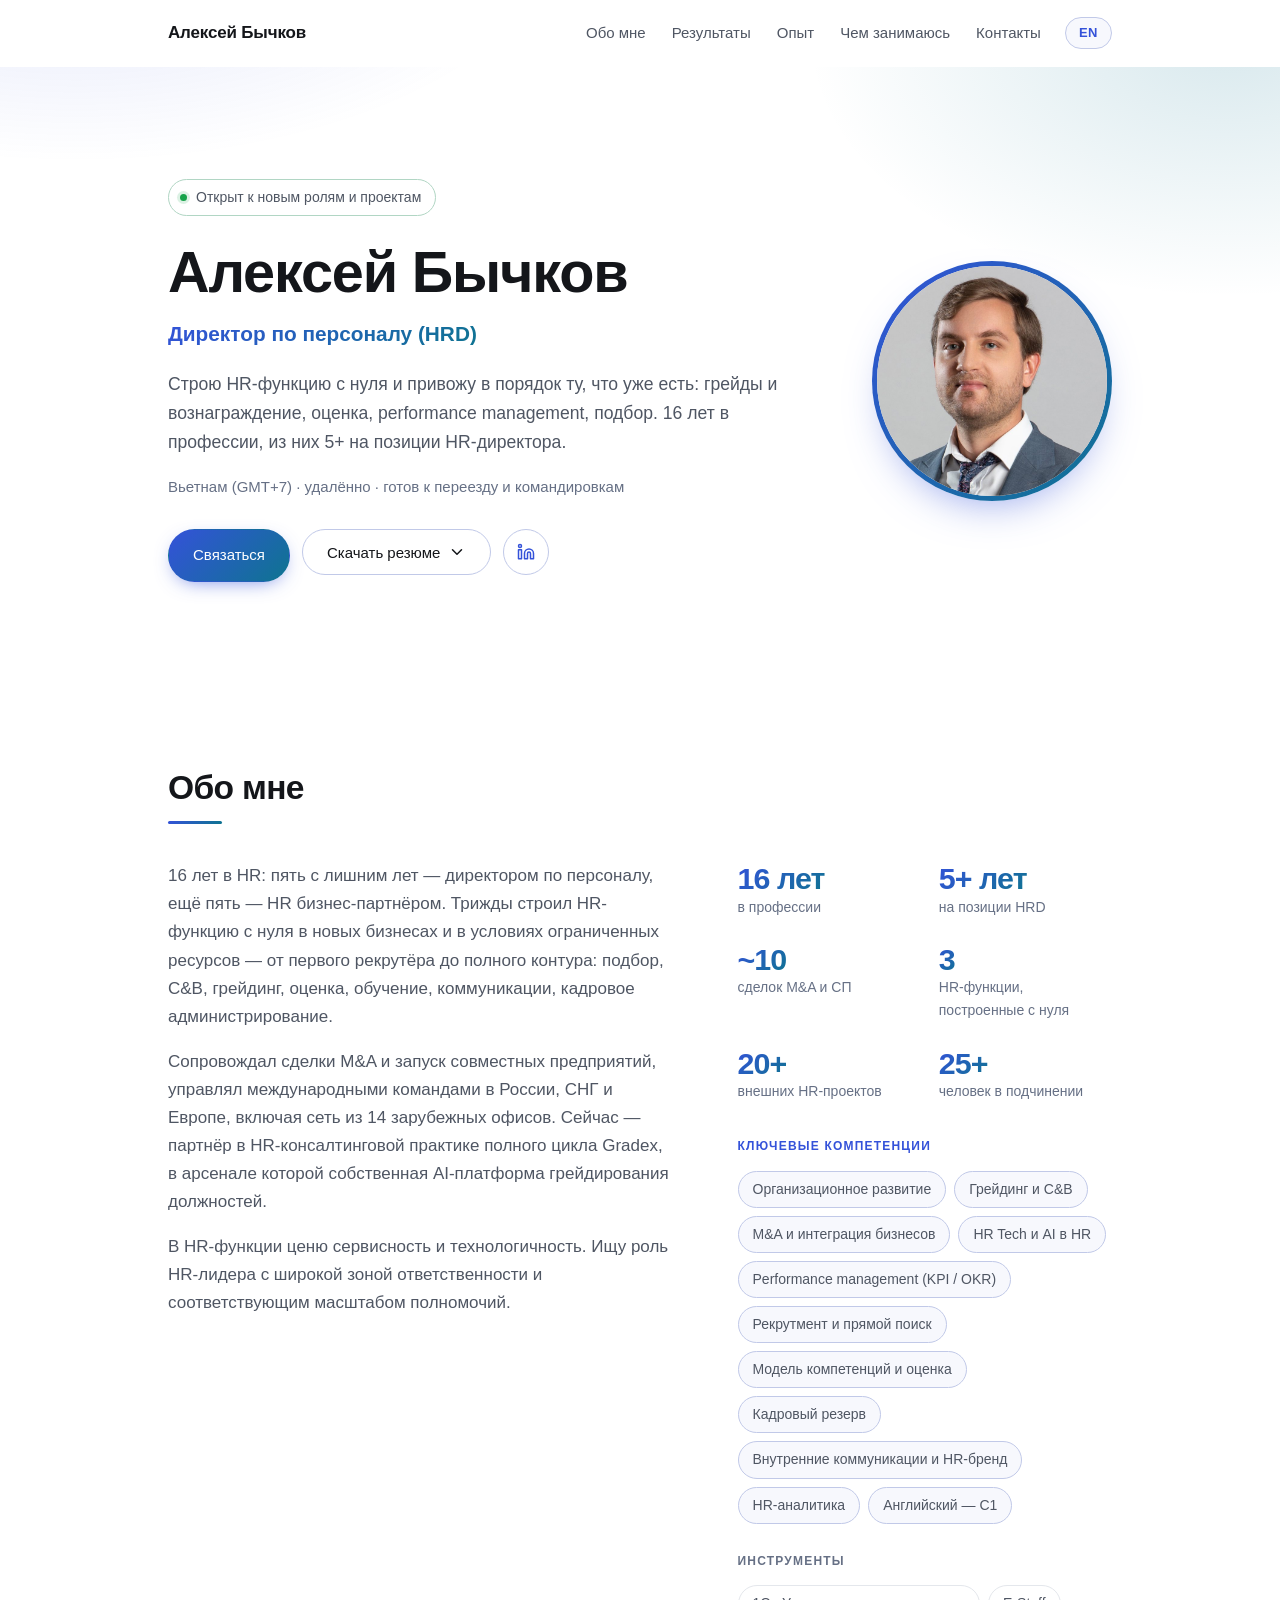
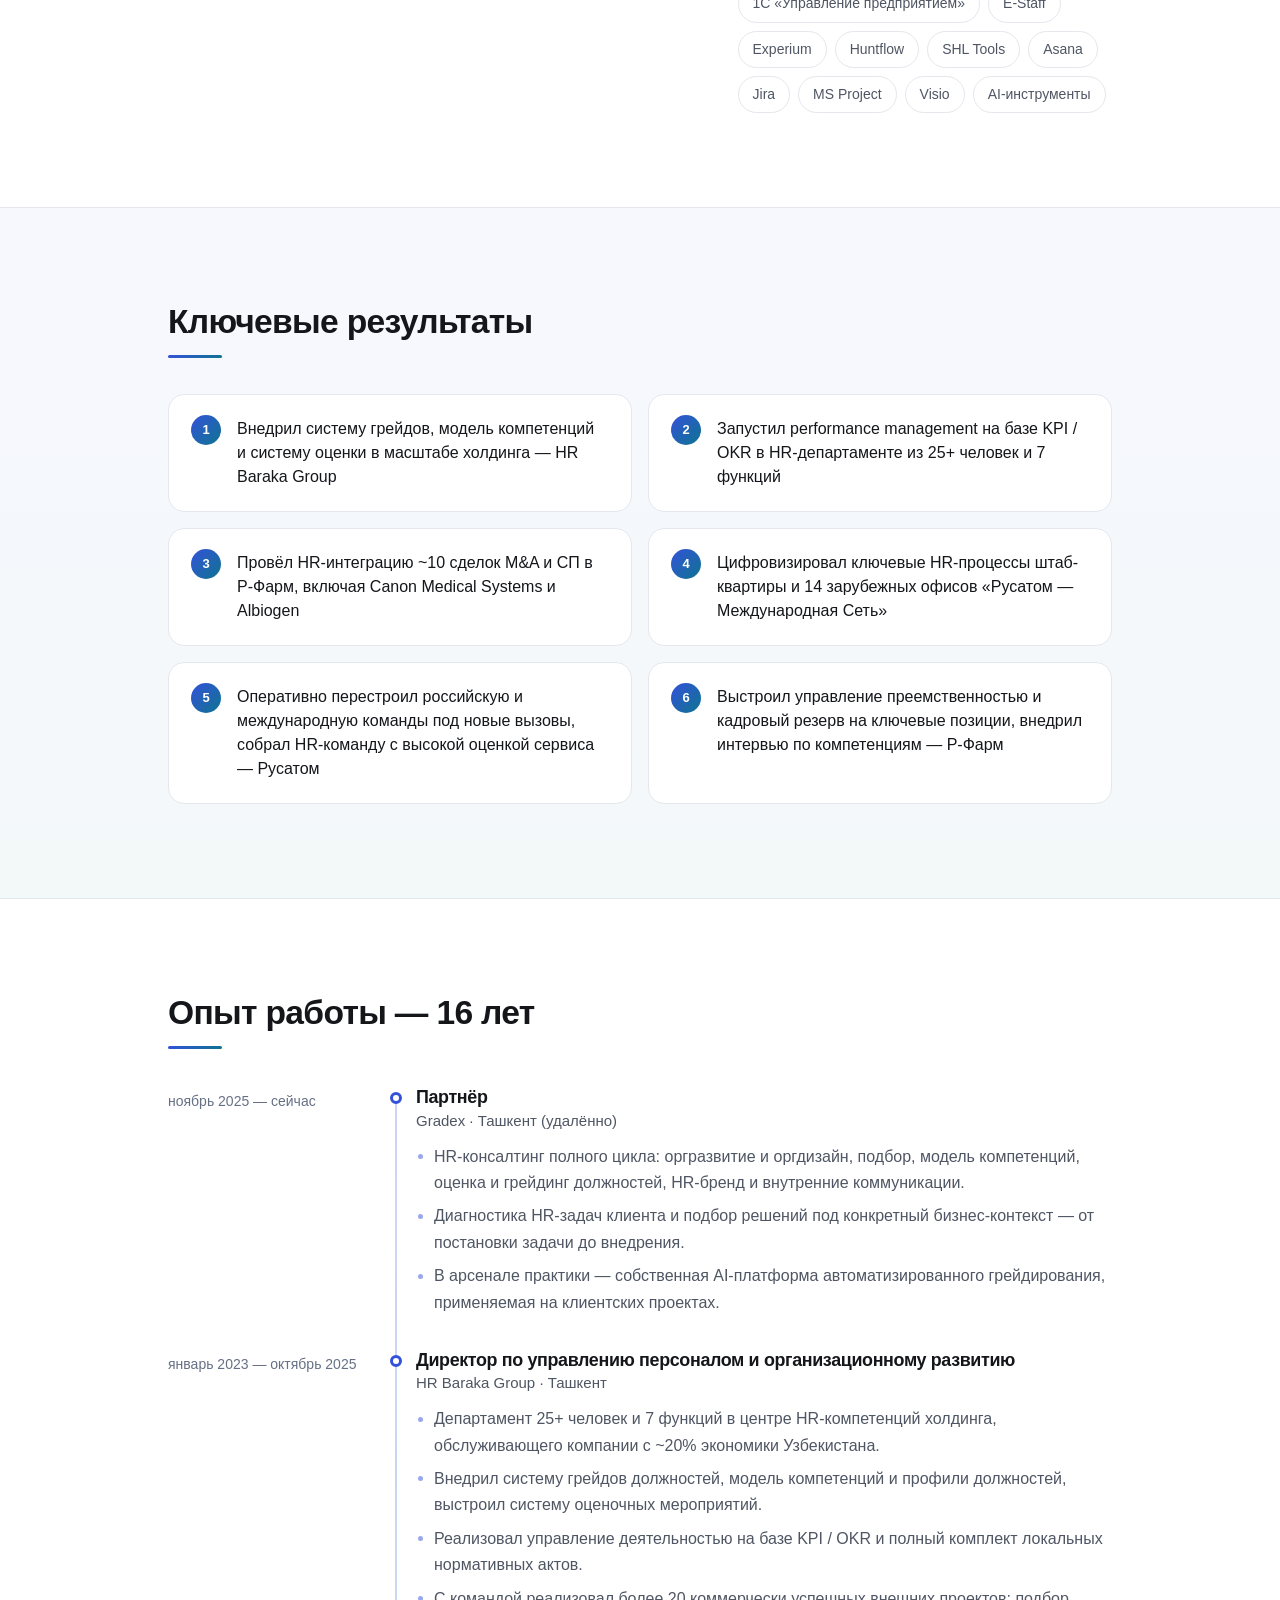
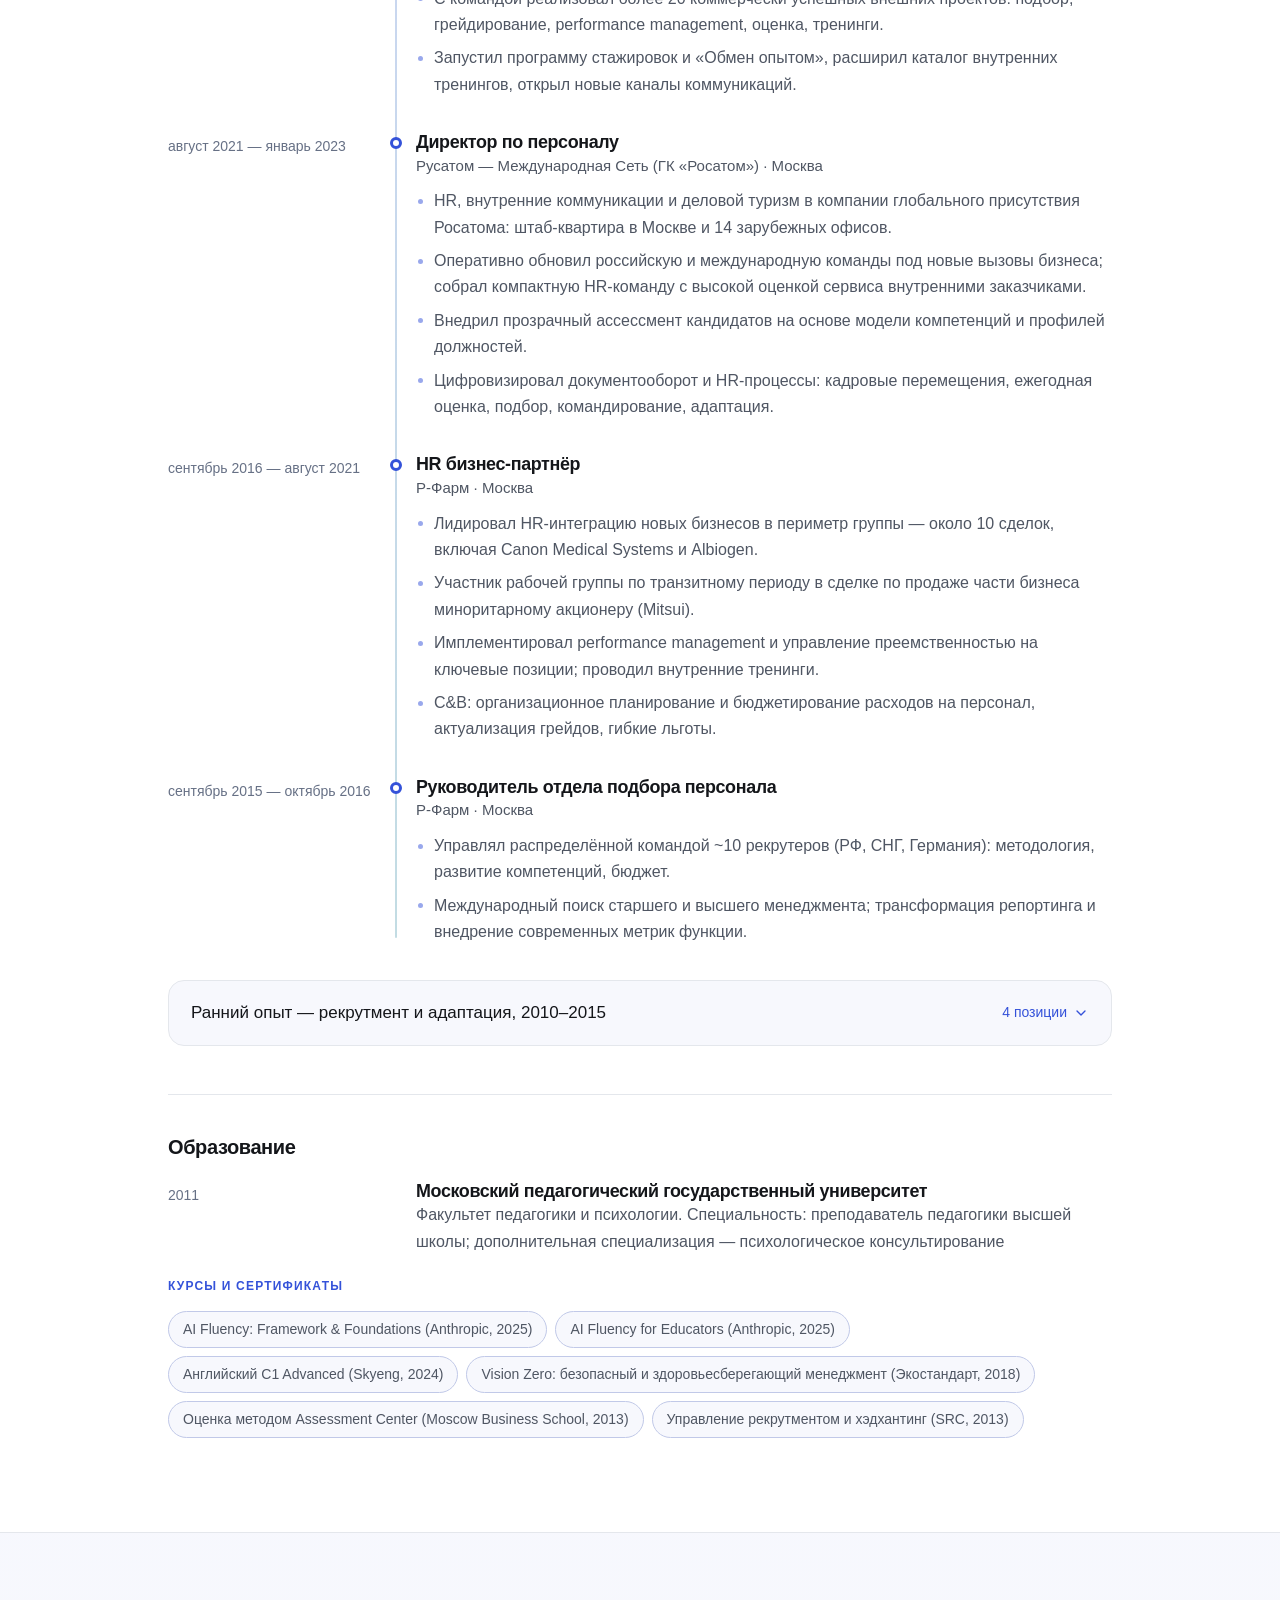
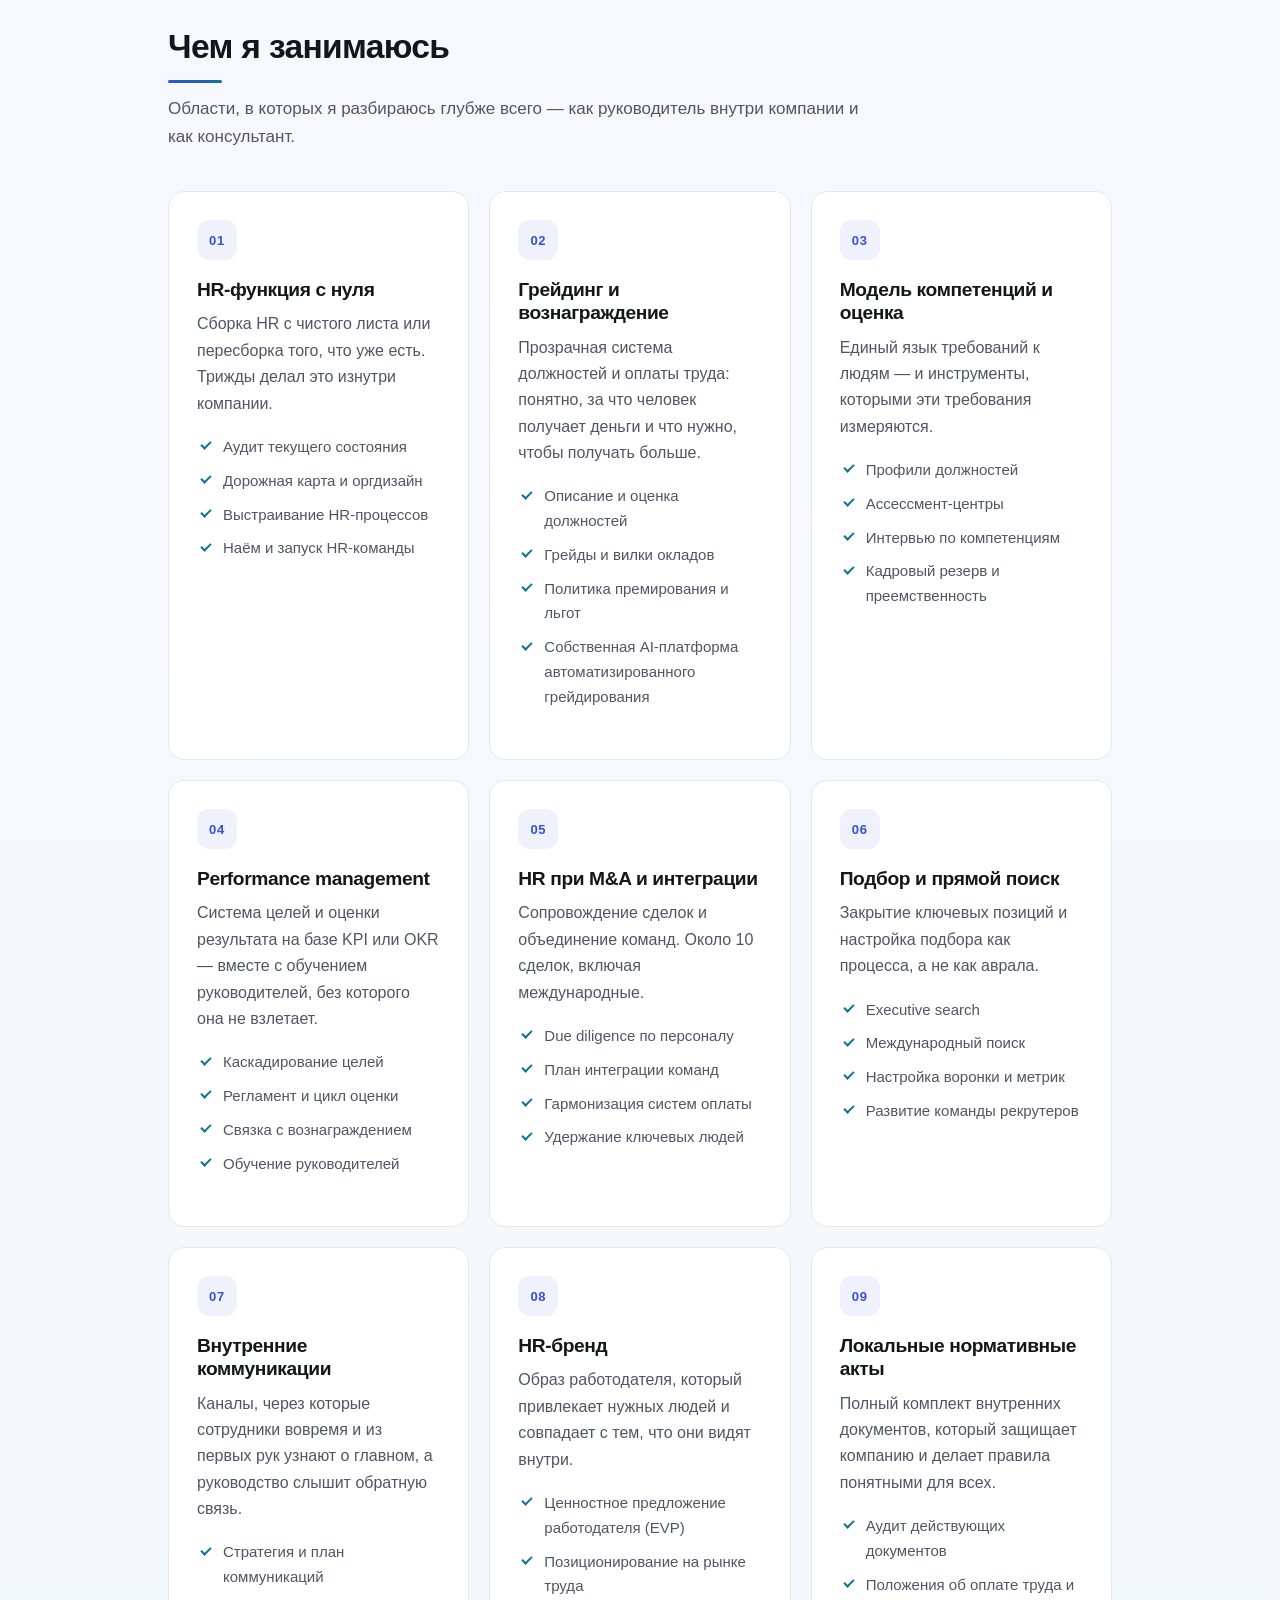
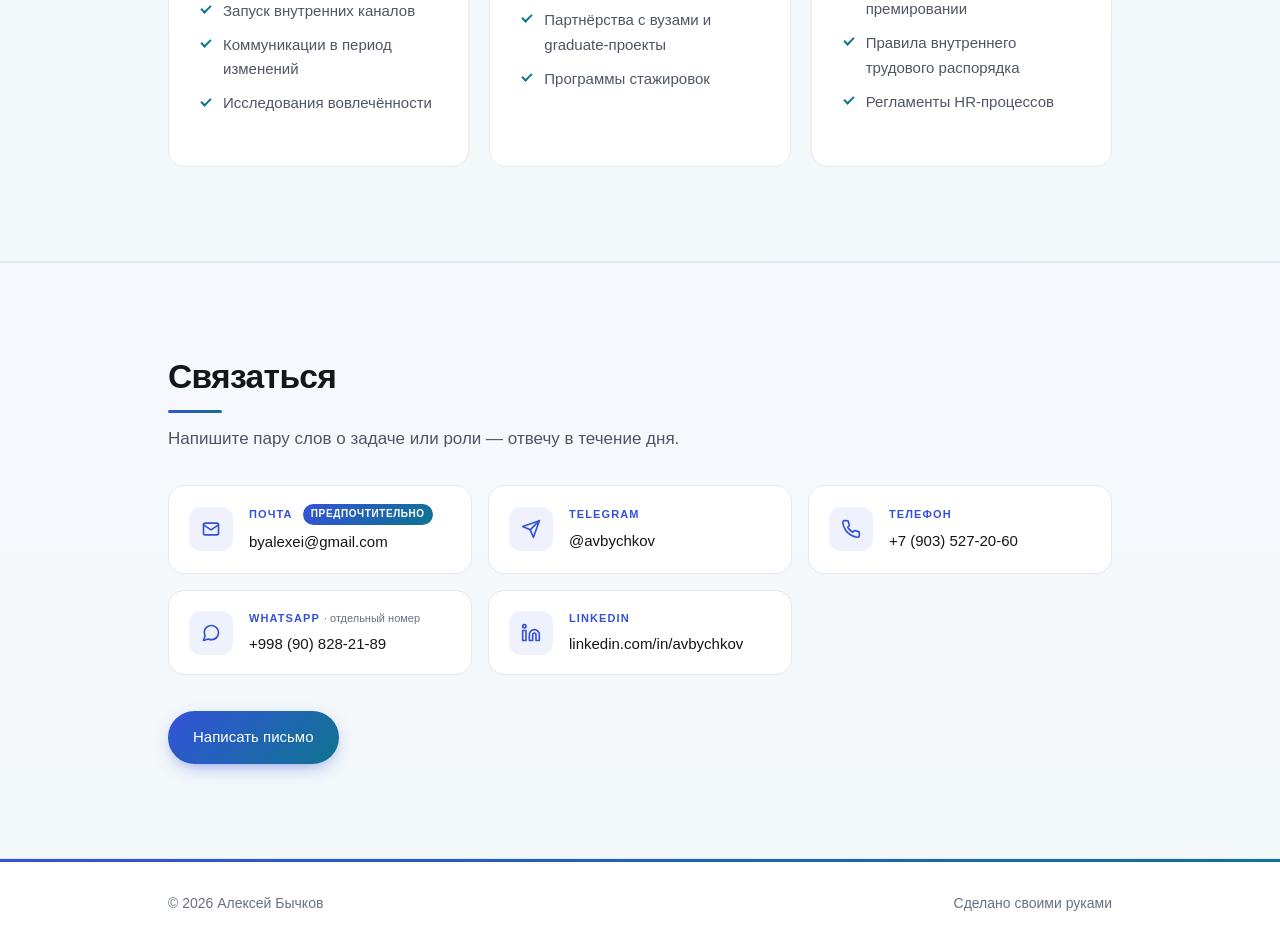
==== commit 5bedd323: "«Чем я занимаюсь»: внутренние коммуникации, HR-бренд, ЛНА - Три новые карточки, всего девять (3×3 на" ====
--- a/ru/index.html
+++ b/ru/index.html
@@ -39,7 +39,7 @@
   <link rel="apple-touch-icon" href="../apple-touch-icon.png">
   <meta name="theme-color" content="#3452d9">
 
-  <link rel="stylesheet" href="../styles.css?v=9d4c7ca7">
+  <link rel="stylesheet" href="../styles.css?v=7412700a">
   <style>:root{--accent:#3452d9;--accent-2:#0e7490;}</style>
 
   <script type="application/ld+json">{"@context":"https://schema.org","@type":"Person","name":"Алексей Бычков","givenName":"Алексей","familyName":"Бычков","jobTitle":"Директор по персоналу (HRD)","description":"HR-директор с 16-летним опытом. Строит HR-функцию с нуля: грейдинг и вознаграждение, оценка персонала, performance management, подбор. Открыт к новым ролям.","url":"https://byalexei.github.io/ru/","image":"https://byalexei.github.io/photo.jpg","email":"mailto:byalexei@gmail.com","sameAs":["https://www.linkedin.com/in/avbychkov","https://t.me/avbychkov"]}</script>
@@ -335,7 +335,7 @@
             <ul class="card__bullets">
               <li>Аудит текущего состояния</li>
               <li>Дорожная карта и оргдизайн</li>
-              <li>Локальные нормативные акты</li>
+              <li>Выстраивание HR-процессов</li>
               <li>Наём и запуск HR-команды</li>
             </ul>
           </article>
@@ -387,6 +387,36 @@
               <li>Международный поиск</li>
               <li>Настройка воронки и метрик</li>
               <li>Развитие команды рекрутеров</li>
+            </ul>
+          </article>
+          <article class="card">
+            <h3 class="card__title">Внутренние коммуникации</h3>
+            <p class="card__desc">Каналы, через которые сотрудники вовремя и из первых рук узнают о главном, а руководство слышит обратную связь.</p>
+            <ul class="card__bullets">
+              <li>Стратегия и план коммуникаций</li>
+              <li>Запуск внутренних каналов</li>
+              <li>Коммуникации в период изменений</li>
+              <li>Исследования вовлечённости</li>
+            </ul>
+          </article>
+          <article class="card">
+            <h3 class="card__title">HR-бренд</h3>
+            <p class="card__desc">Образ работодателя, который привлекает нужных людей и совпадает с тем, что они видят внутри.</p>
+            <ul class="card__bullets">
+              <li>Ценностное предложение работодателя (EVP)</li>
+              <li>Позиционирование на рынке труда</li>
+              <li>Партнёрства с вузами и graduate-проекты</li>
+              <li>Программы стажировок</li>
+            </ul>
+          </article>
+          <article class="card">
+            <h3 class="card__title">Локальные нормативные акты</h3>
+            <p class="card__desc">Полный комплект внутренних документов, который защищает компанию и делает правила понятными для всех.</p>
+            <ul class="card__bullets">
+              <li>Аудит действующих документов</li>
+              <li>Положения об оплате труда и премировании</li>
+              <li>Правила внутреннего трудового распорядка</li>
+              <li>Регламенты HR-процессов</li>
             </ul>
           </article>
         </div>
--- a/styles.css
+++ b/styles.css
@@ -665,9 +665,20 @@
 
 .grid {
   display: grid;
-  grid-template-columns: repeat(auto-fit, minmax(270px, 1fr));
+  grid-template-columns: repeat(3, minmax(0, 1fr));
   gap: 20px;
   counter-reset: card;
+}
+
+/* Планшет: две колонки; если карточек нечётное число,
+   последняя растягивается на всю ширину, а не висит одна */
+@media (max-width: 900px) {
+  .grid { grid-template-columns: repeat(2, minmax(0, 1fr)); }
+  .grid > .card:last-child:nth-child(odd) { grid-column: 1 / -1; }
+}
+
+@media (max-width: 600px) {
+  .grid { grid-template-columns: 1fr; }
 }
 
 .card {
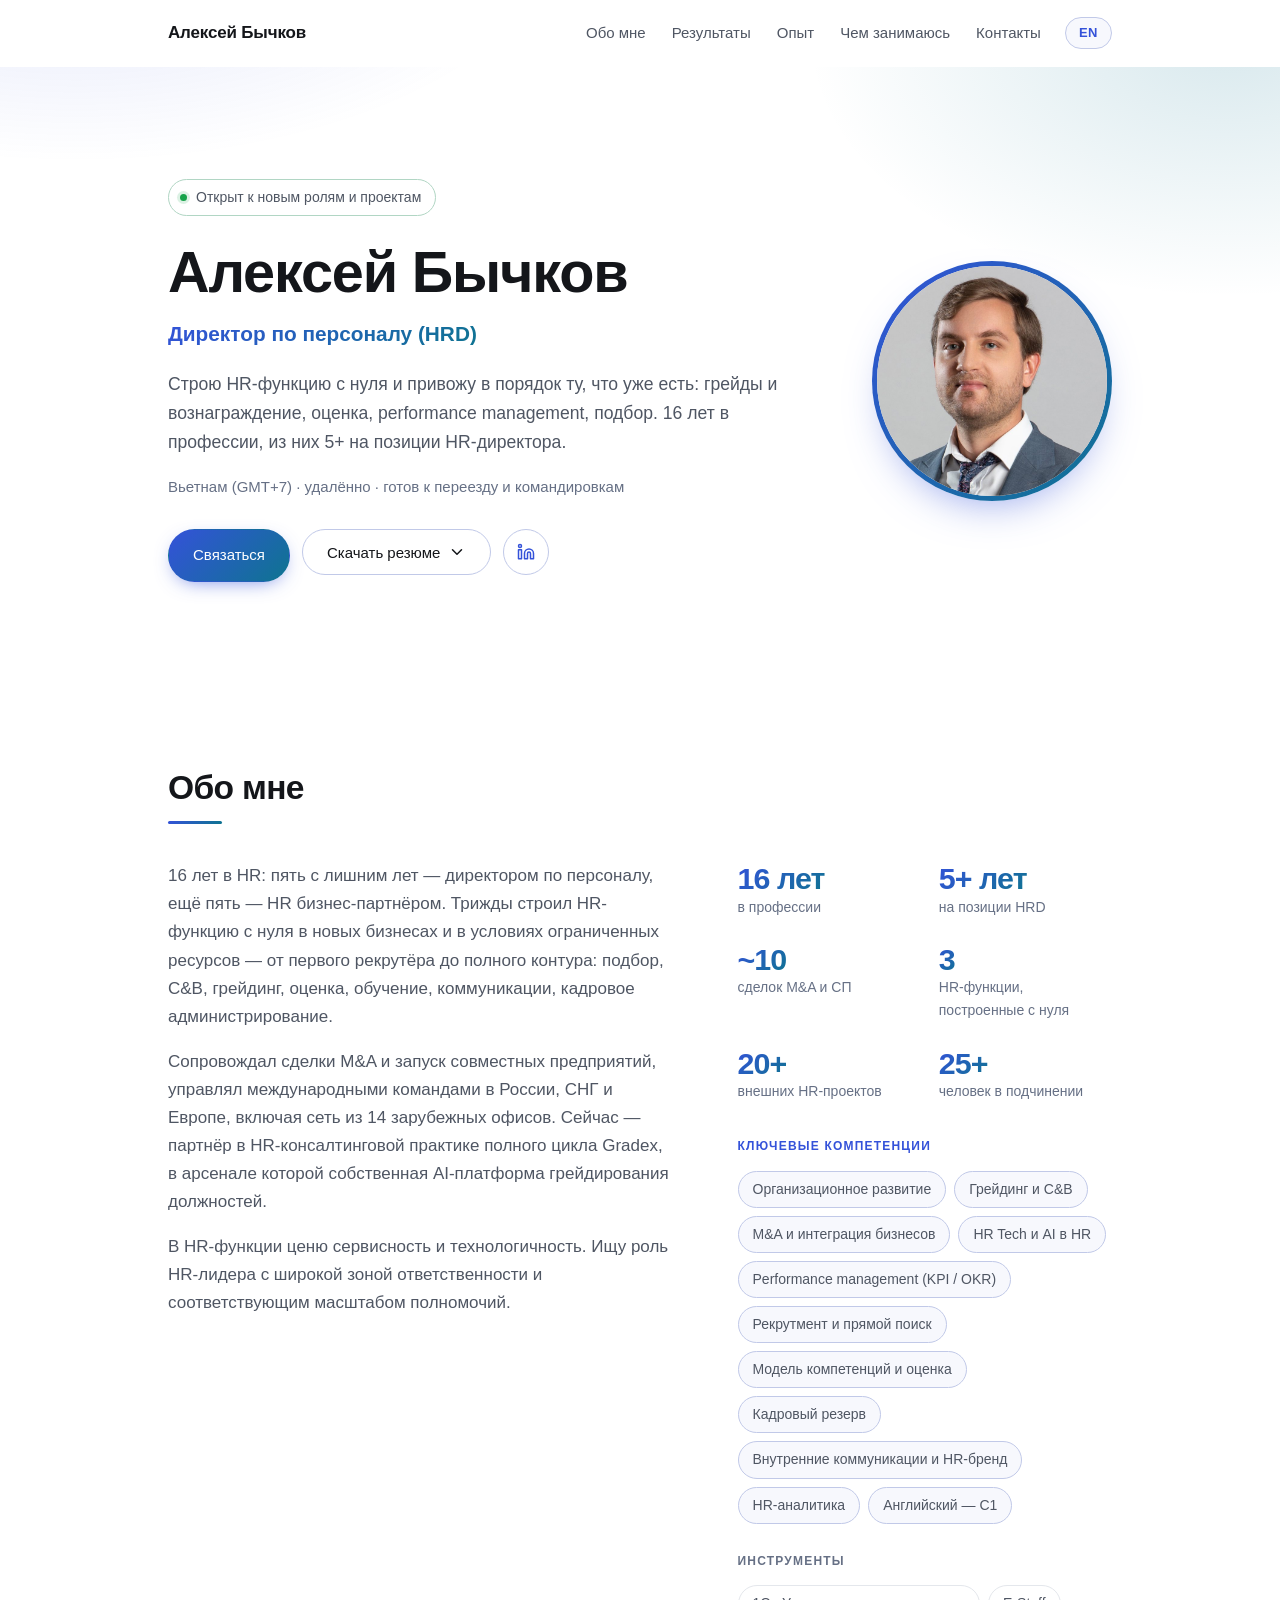
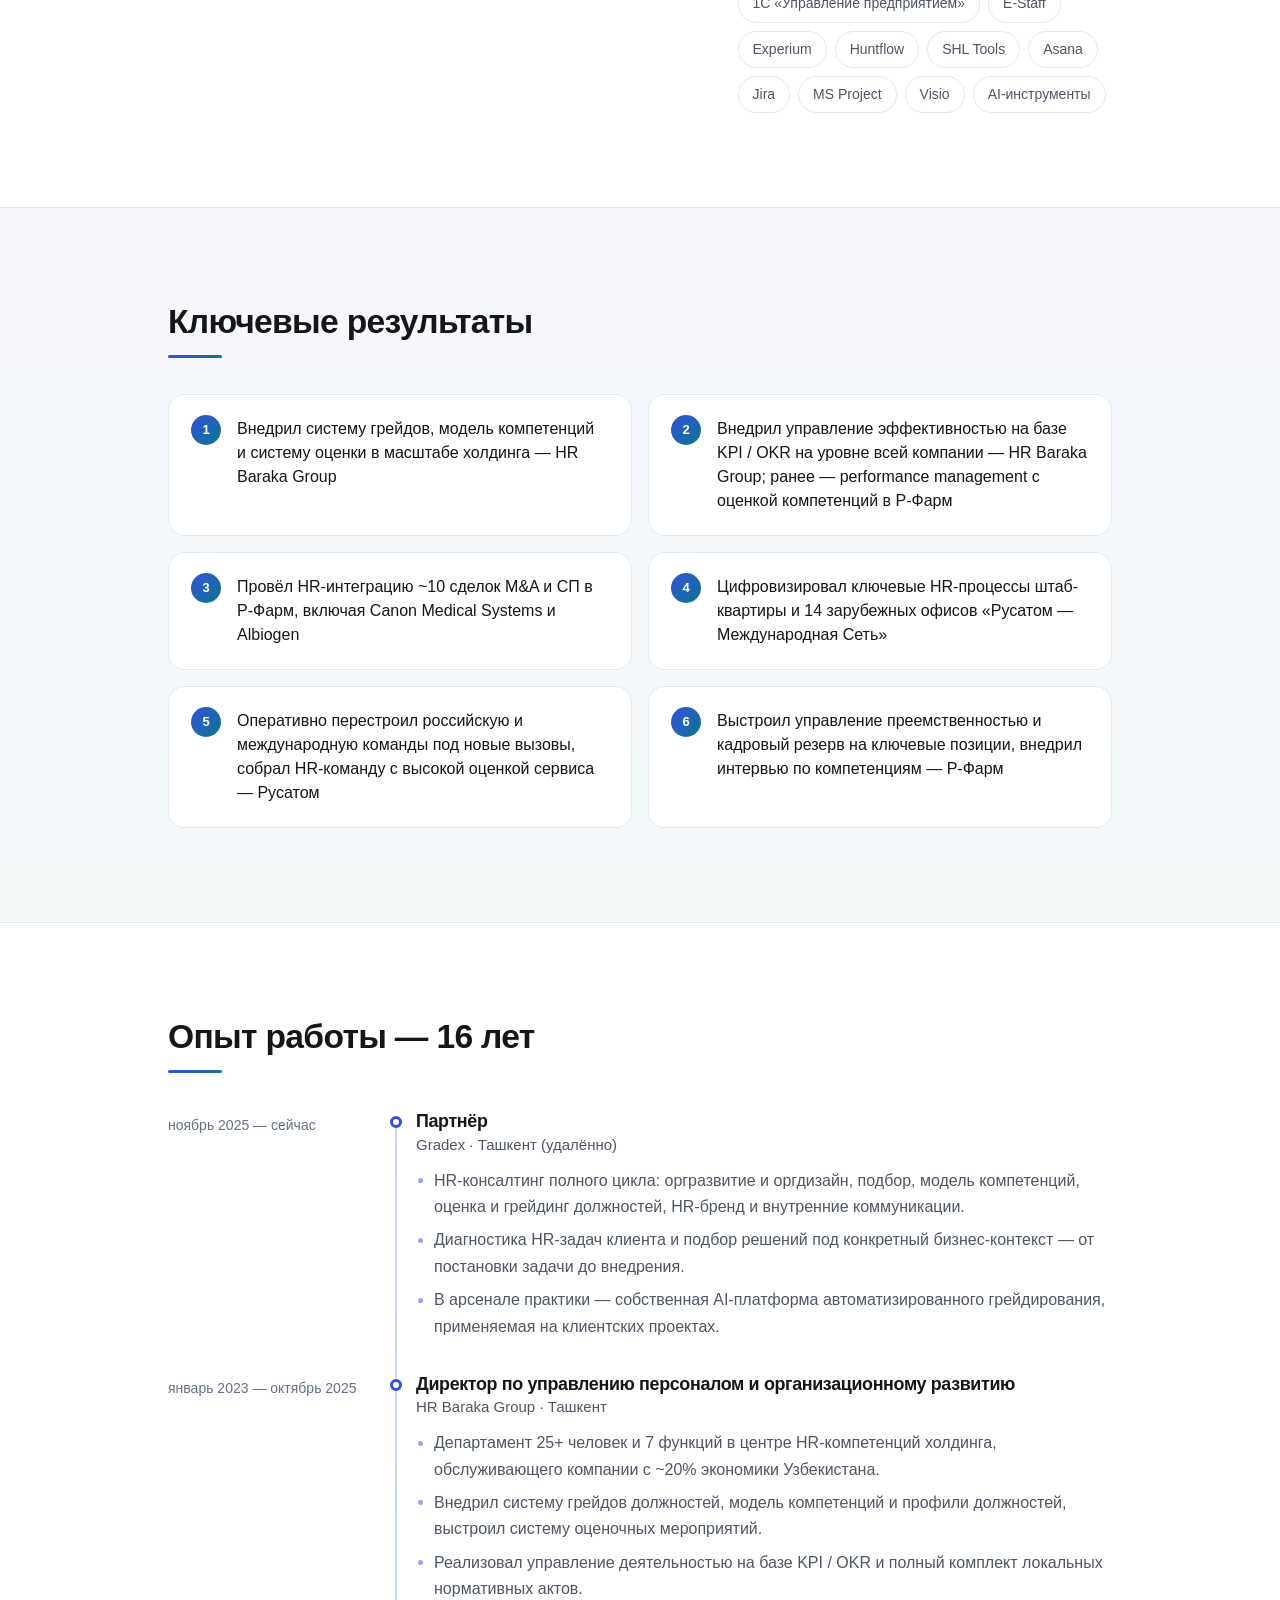
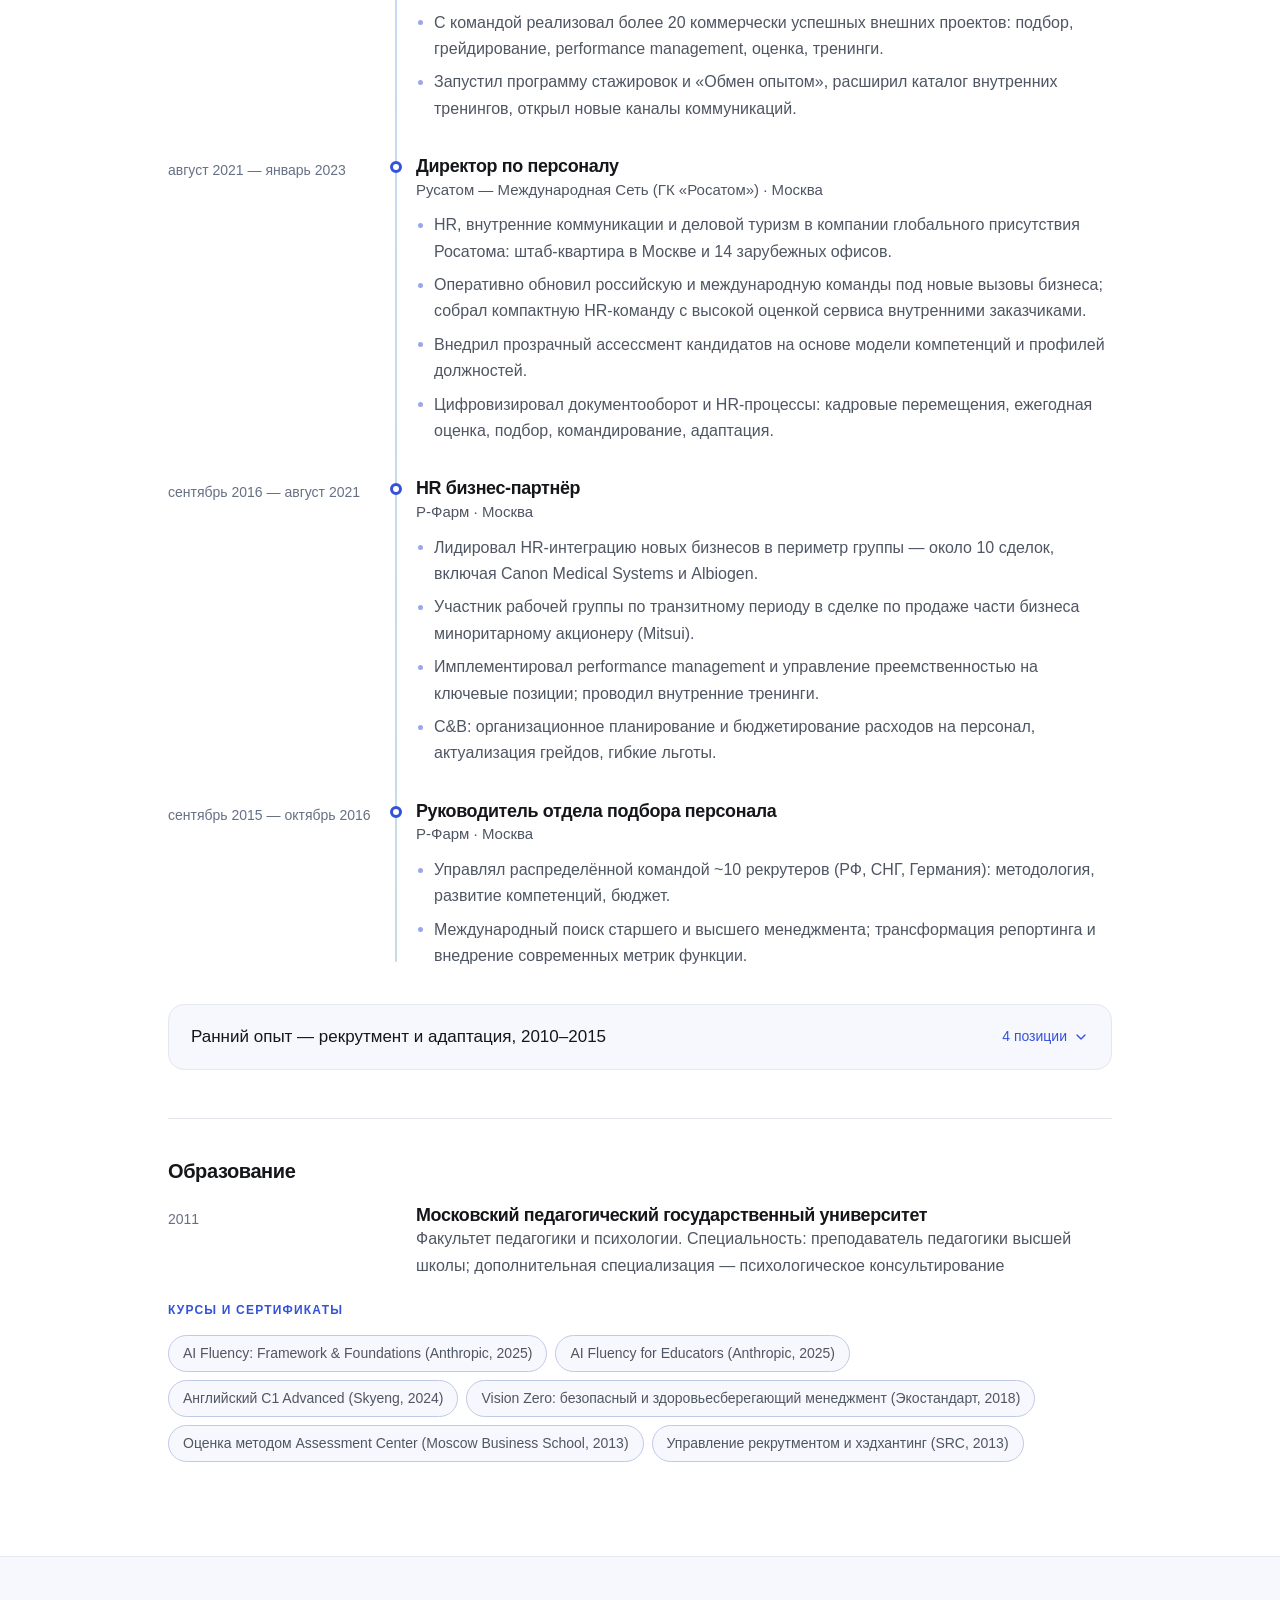
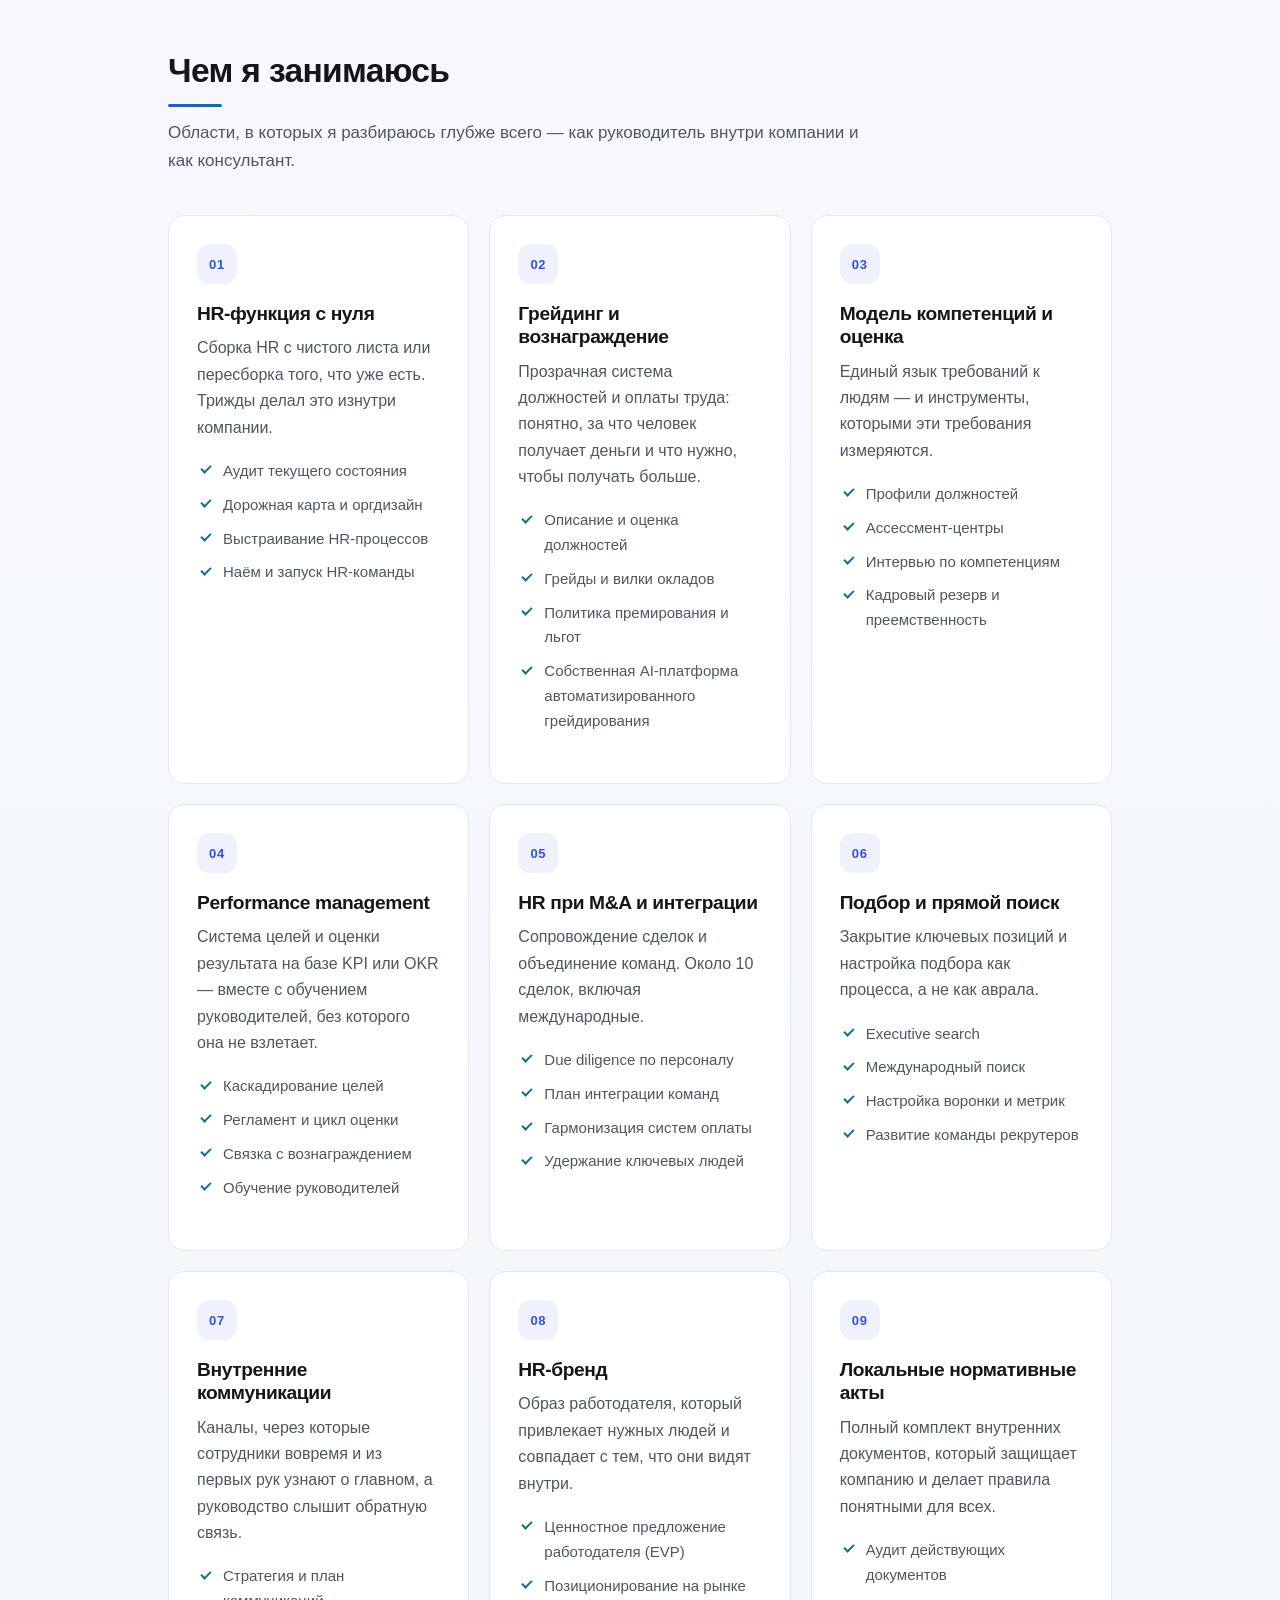
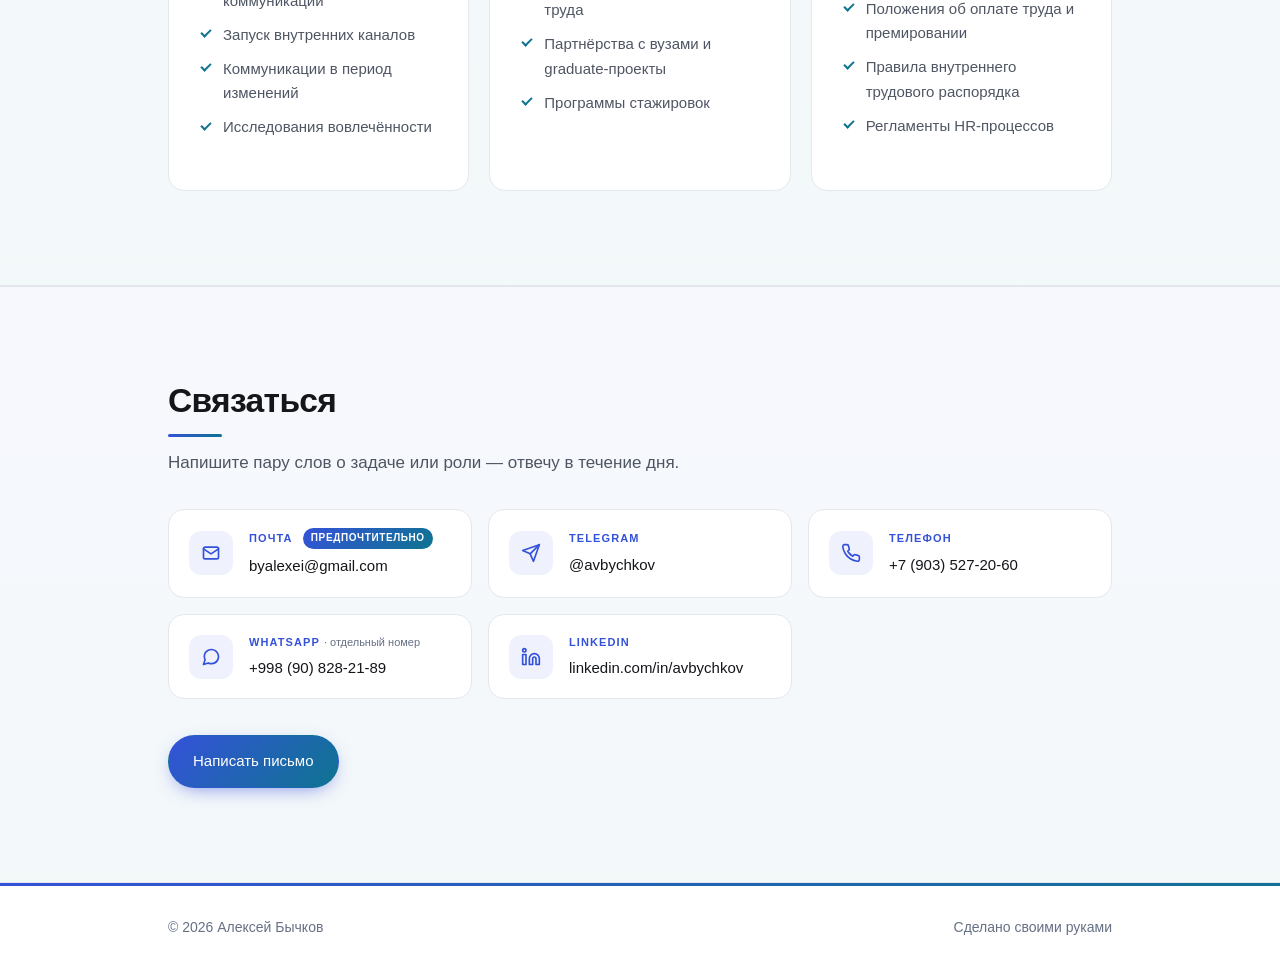
==== commit 67538cb9: "Ключевые результаты: уточнена формулировка про performance management Co-Authored-By: Claude Opus 5." ====
--- a/ru/index.html
+++ b/ru/index.html
@@ -170,7 +170,7 @@
         <h2 class="section__heading">Ключевые результаты</h2>
         <ol class="results">
           <li>Внедрил систему грейдов, модель компетенций и систему оценки в масштабе холдинга — HR Baraka Group</li>
-          <li>Запустил performance management на базе KPI / OKR в HR-департаменте из 25+ человек и 7 функций</li>
+          <li>Внедрил управление эффективностью на базе KPI / OKR на уровне всей компании — HR Baraka Group; ранее — performance management с оценкой компетенций в Р-Фарм</li>
           <li>Провёл HR-интеграцию ~10 сделок M&amp;A и СП в Р-Фарм, включая Canon Medical Systems и Albiogen</li>
           <li>Цифровизировал ключевые HR-процессы штаб-квартиры и 14 зарубежных офисов «Русатом — Международная Сеть»</li>
           <li>Оперативно перестроил российскую и международную команды под новые вызовы, собрал HR-команду с высокой оценкой сервиса — Русатом</li>
